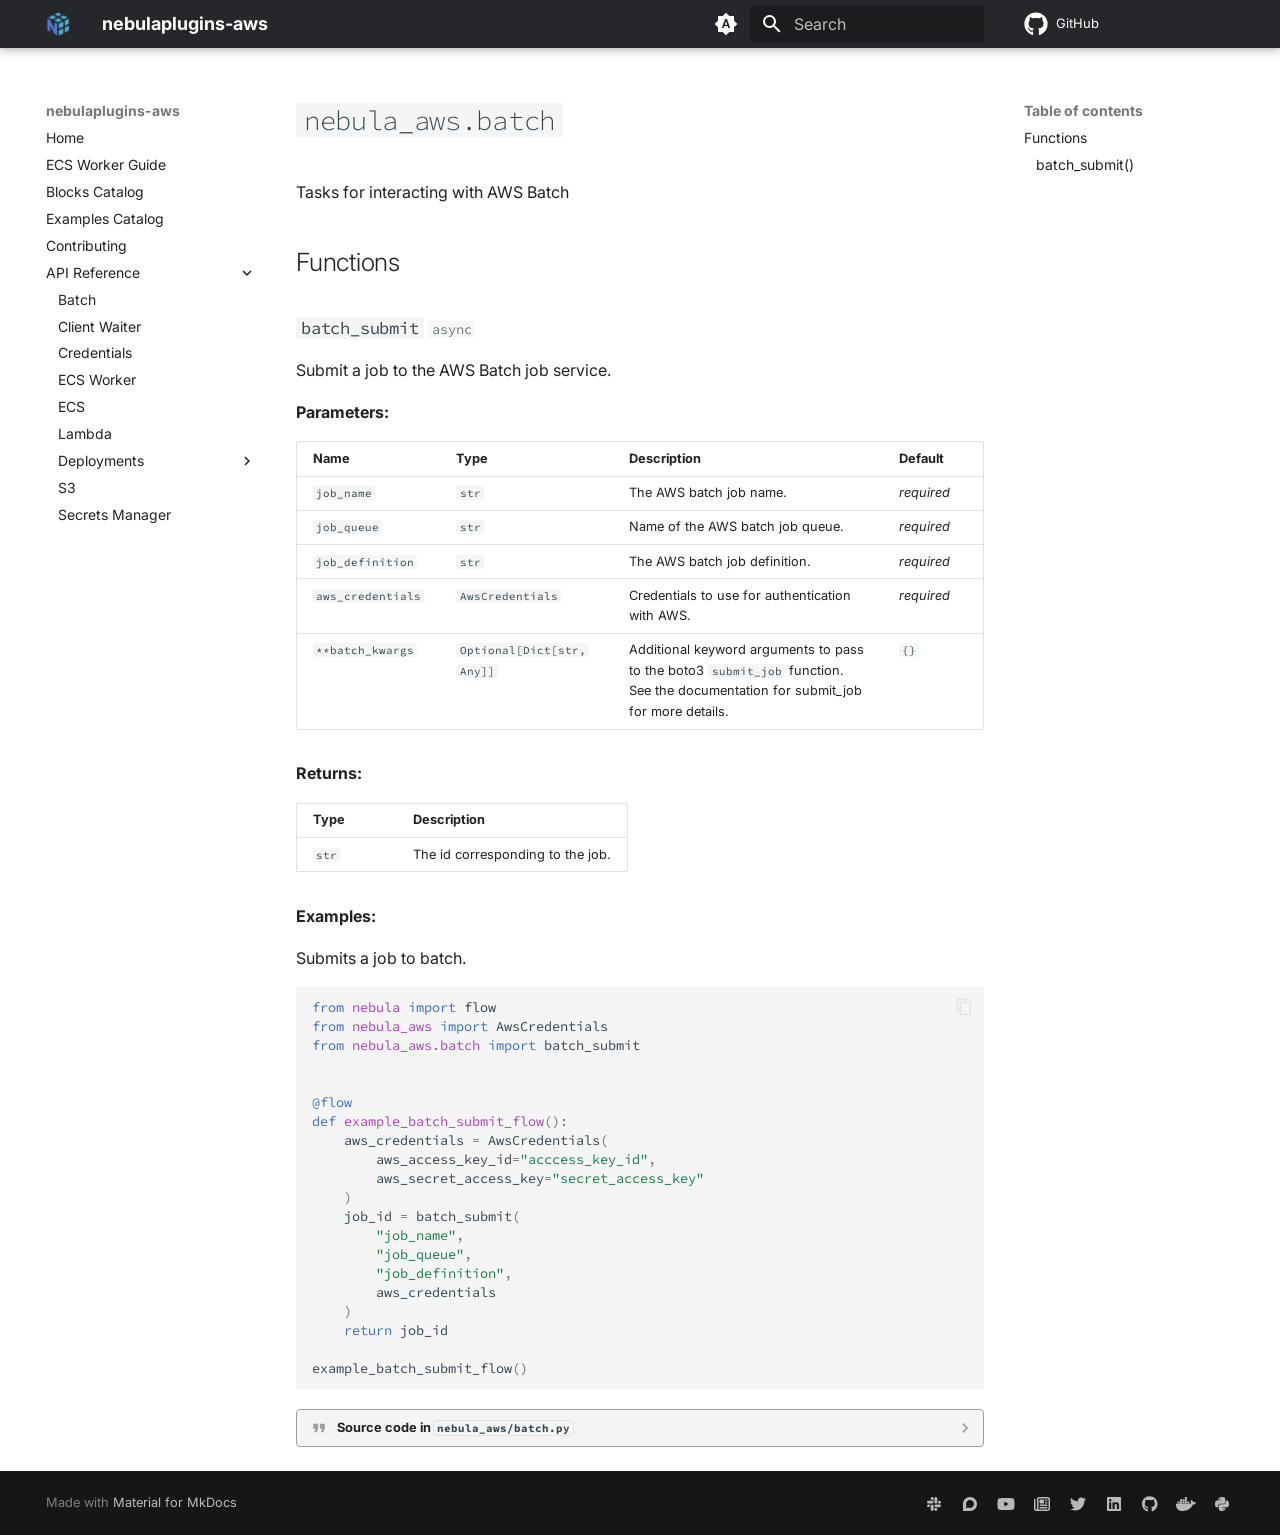
==== batch/index.html @ a5ab62c1 "Deploying to docs from @ kozmoai/nebulaplugins-aws@5a887d9f221b4ba5b8bdf09e39d7f9b8337540f2 🚀" ====
<!doctype html>
<html lang="en" class="no-js">
  <head>
    
      <meta charset="utf-8">
      <meta name="viewport" content="width=device-width,initial-scale=1">
      
        <meta name="description" content="Tasks for interacting with AWS Batch">
      
      
      
        <link rel="canonical" href="https://kozmoai.github.io/nebulaplugins-aws/batch/">
      
      
        <link rel="prev" href="../contributing/">
      
      
        <link rel="next" href="../client_waiter/">
      
      
      <link rel="icon" href="../img/favicon.ico">
      <meta name="generator" content="mkdocs-1.5.3, mkdocs-material-9.5.15">
    
    
      
        <title>Batch - nebulaplugins-aws</title>
      
    
    
      <link rel="stylesheet" href="../assets/stylesheets/main.7e359304.min.css">
      
        
        <link rel="stylesheet" href="../assets/stylesheets/palette.06af60db.min.css">
      
      


    
    
      
    
    
      
        
        
        <link rel="preconnect" href="https://fonts.gstatic.com" crossorigin>
        <link rel="stylesheet" href="https://fonts.googleapis.com/css?family=Inter:300,300i,400,400i,700,700i%7CSource+Code+Pro:400,400i,700,700i&display=fallback">
        <style>:root{--md-text-font:"Inter";--md-code-font:"Source Code Pro"}</style>
      
    
    
      <link rel="stylesheet" href="../assets/_mkdocstrings.css">
    
      <link rel="stylesheet" href="../stylesheets/extra.css">
    
    <script>__md_scope=new URL("..",location),__md_hash=e=>[...e].reduce((e,_)=>(e<<5)-e+_.charCodeAt(0),0),__md_get=(e,_=localStorage,t=__md_scope)=>JSON.parse(_.getItem(t.pathname+"."+e)),__md_set=(e,_,t=localStorage,a=__md_scope)=>{try{t.setItem(a.pathname+"."+e,JSON.stringify(_))}catch(e){}}</script>
    
      
  


  <!-- Google tag (gtag.js) -->
<script async src="https://www.googletagmanager.com/gtag/js?id=G-8CSMBCQDKN"></script>
<script>
    window.dataLayer = window.dataLayer || [];
    function gtag(){dataLayer.push(arguments);}
    gtag('js', new Date());

    gtag('config', 'G-8CSMBCQDKN');
</script>
<!-- Segment analytics -->
<script>
    !function(){var analytics=window.analytics=window.analytics||[];if(!analytics.initialize)if(analytics.invoked)window.console&&console.error&&console.error("Segment snippet included twice.");else{analytics.invoked=!0;analytics.methods=["trackSubmit","trackClick","trackLink","trackForm","pageview","identify","reset","group","track","ready","alias","debug","page","once","off","on","addSourceMiddleware","addIntegrationMiddleware","setAnonymousId","addDestinationMiddleware"];analytics.factory=function(e){return function(){var t=Array.prototype.slice.call(arguments);t.unshift(e);analytics.push(t);return analytics}};for(var e=0;e<analytics.methods.length;e++){var key=analytics.methods[e];analytics[key]=analytics.factory(key)}analytics.load=function(key,e){var t=document.createElement("script");t.type="text/javascript";t.async=!0;t.src="https://cdn.segment.com/analytics.js/v1/" + key + "/analytics.min.js";var n=document.getElementsByTagName("script")[0];n.parentNode.insertBefore(t,n);analytics._loadOptions=e};analytics._writeKey="xDLAoTXsNYpC4Y6JucKnJ8W1MYBuyAbD";;analytics.SNIPPET_VERSION="4.15.3";
    analytics.load("xDLAoTXsNYpC4Y6JucKnJ8W1MYBuyAbD");
    analytics.page();
    }}();
</script>
  
    <script>"undefined"!=typeof __md_analytics&&__md_analytics()</script>
  

    
    
    
  </head>
  
  
    
    
      
    
    
    
    
    <body dir="ltr" data-md-color-scheme="default" data-md-color-primary="indigo" data-md-color-accent="indigo">
  
    
    <input class="md-toggle" data-md-toggle="drawer" type="checkbox" id="__drawer" autocomplete="off">
    <input class="md-toggle" data-md-toggle="search" type="checkbox" id="__search" autocomplete="off">
    <label class="md-overlay" for="__drawer"></label>
    <div data-md-component="skip">
      
        
        <a href="#nebula_aws.batch" class="md-skip">
          Skip to content
        </a>
      
    </div>
    <div data-md-component="announce">
      
    </div>
    
    
      

  

<header class="md-header md-header--shadow" data-md-component="header">
  <nav class="md-header__inner md-grid" aria-label="Header">
    <a href=".." title="nebulaplugins-aws" class="md-header__button md-logo" aria-label="nebulaplugins-aws" data-md-component="logo">
      
  <img src="../img/nebula-logo-mark.png" alt="logo">

    </a>
    <label class="md-header__button md-icon" for="__drawer">
      
      <svg xmlns="http://www.w3.org/2000/svg" viewBox="0 0 24 24"><path d="M3 6h18v2H3V6m0 5h18v2H3v-2m0 5h18v2H3v-2Z"/></svg>
    </label>
    <div class="md-header__title" data-md-component="header-title">
      <div class="md-header__ellipsis">
        <div class="md-header__topic">
          <span class="md-ellipsis">
            nebulaplugins-aws
          </span>
        </div>
        <div class="md-header__topic" data-md-component="header-topic">
          <span class="md-ellipsis">
            
              Batch
            
          </span>
        </div>
      </div>
    </div>
    
      
        <form class="md-header__option" data-md-component="palette">
  
    
    
    
    <input class="md-option" data-md-color-media="(prefers-color-scheme)" data-md-color-scheme="default" data-md-color-primary="indigo" data-md-color-accent="indigo"  aria-label="Switch to light mode"  type="radio" name="__palette" id="__palette_0">
    
      <label class="md-header__button md-icon" title="Switch to light mode" for="__palette_1" hidden>
        <svg xmlns="http://www.w3.org/2000/svg" viewBox="0 0 24 24"><path d="m14.3 16-.7-2h-3.2l-.7 2H7.8L11 7h2l3.2 9h-1.9M20 8.69V4h-4.69L12 .69 8.69 4H4v4.69L.69 12 4 15.31V20h4.69L12 23.31 15.31 20H20v-4.69L23.31 12 20 8.69m-9.15 3.96h2.3L12 9l-1.15 3.65Z"/></svg>
      </label>
    
  
    
    
    
    <input class="md-option" data-md-color-media="(prefers-color-scheme: light)" data-md-color-scheme="default" data-md-color-primary="blue" data-md-color-accent="blue"  aria-label="Switch to dark mode"  type="radio" name="__palette" id="__palette_1">
    
      <label class="md-header__button md-icon" title="Switch to dark mode" for="__palette_2" hidden>
        <svg xmlns="http://www.w3.org/2000/svg" viewBox="0 0 24 24"><path d="M12 7a5 5 0 0 1 5 5 5 5 0 0 1-5 5 5 5 0 0 1-5-5 5 5 0 0 1 5-5m0 2a3 3 0 0 0-3 3 3 3 0 0 0 3 3 3 3 0 0 0 3-3 3 3 0 0 0-3-3m0-7 2.39 3.42C13.65 5.15 12.84 5 12 5c-.84 0-1.65.15-2.39.42L12 2M3.34 7l4.16-.35A7.2 7.2 0 0 0 5.94 8.5c-.44.74-.69 1.5-.83 2.29L3.34 7m.02 10 1.76-3.77a7.131 7.131 0 0 0 2.38 4.14L3.36 17M20.65 7l-1.77 3.79a7.023 7.023 0 0 0-2.38-4.15l4.15.36m-.01 10-4.14.36c.59-.51 1.12-1.14 1.54-1.86.42-.73.69-1.5.83-2.29L20.64 17M12 22l-2.41-3.44c.74.27 1.55.44 2.41.44.82 0 1.63-.17 2.37-.44L12 22Z"/></svg>
      </label>
    
  
    
    
    
    <input class="md-option" data-md-color-media="(prefers-color-scheme: dark)" data-md-color-scheme="slate" data-md-color-primary="blue" data-md-color-accent="blue"  aria-label="Switch to light mode"  type="radio" name="__palette" id="__palette_2">
    
      <label class="md-header__button md-icon" title="Switch to light mode" for="__palette_0" hidden>
        <svg xmlns="http://www.w3.org/2000/svg" viewBox="0 0 24 24"><path d="m17.75 4.09-2.53 1.94.91 3.06-2.63-1.81-2.63 1.81.91-3.06-2.53-1.94L12.44 4l1.06-3 1.06 3 3.19.09m3.5 6.91-1.64 1.25.59 1.98-1.7-1.17-1.7 1.17.59-1.98L15.75 11l2.06-.05L18.5 9l.69 1.95 2.06.05m-2.28 4.95c.83-.08 1.72 1.1 1.19 1.85-.32.45-.66.87-1.08 1.27C15.17 23 8.84 23 4.94 19.07c-3.91-3.9-3.91-10.24 0-14.14.4-.4.82-.76 1.27-1.08.75-.53 1.93.36 1.85 1.19-.27 2.86.69 5.83 2.89 8.02a9.96 9.96 0 0 0 8.02 2.89m-1.64 2.02a12.08 12.08 0 0 1-7.8-3.47c-2.17-2.19-3.33-5-3.49-7.82-2.81 3.14-2.7 7.96.31 10.98 3.02 3.01 7.84 3.12 10.98.31Z"/></svg>
      </label>
    
  
</form>
      
    
    
      <script>var media,input,key,value,palette=__md_get("__palette");if(palette&&palette.color){"(prefers-color-scheme)"===palette.color.media&&(media=matchMedia("(prefers-color-scheme: light)"),input=document.querySelector(media.matches?"[data-md-color-media='(prefers-color-scheme: light)']":"[data-md-color-media='(prefers-color-scheme: dark)']"),palette.color.media=input.getAttribute("data-md-color-media"),palette.color.scheme=input.getAttribute("data-md-color-scheme"),palette.color.primary=input.getAttribute("data-md-color-primary"),palette.color.accent=input.getAttribute("data-md-color-accent"));for([key,value]of Object.entries(palette.color))document.body.setAttribute("data-md-color-"+key,value)}</script>
    
    
    
      <label class="md-header__button md-icon" for="__search">
        
        <svg xmlns="http://www.w3.org/2000/svg" viewBox="0 0 24 24"><path d="M9.5 3A6.5 6.5 0 0 1 16 9.5c0 1.61-.59 3.09-1.56 4.23l.27.27h.79l5 5-1.5 1.5-5-5v-.79l-.27-.27A6.516 6.516 0 0 1 9.5 16 6.5 6.5 0 0 1 3 9.5 6.5 6.5 0 0 1 9.5 3m0 2C7 5 5 7 5 9.5S7 14 9.5 14 14 12 14 9.5 12 5 9.5 5Z"/></svg>
      </label>
      <div class="md-search" data-md-component="search" role="dialog">
  <label class="md-search__overlay" for="__search"></label>
  <div class="md-search__inner" role="search">
    <form class="md-search__form" name="search">
      <input type="text" class="md-search__input" name="query" aria-label="Search" placeholder="Search" autocapitalize="off" autocorrect="off" autocomplete="off" spellcheck="false" data-md-component="search-query" required>
      <label class="md-search__icon md-icon" for="__search">
        
        <svg xmlns="http://www.w3.org/2000/svg" viewBox="0 0 24 24"><path d="M9.5 3A6.5 6.5 0 0 1 16 9.5c0 1.61-.59 3.09-1.56 4.23l.27.27h.79l5 5-1.5 1.5-5-5v-.79l-.27-.27A6.516 6.516 0 0 1 9.5 16 6.5 6.5 0 0 1 3 9.5 6.5 6.5 0 0 1 9.5 3m0 2C7 5 5 7 5 9.5S7 14 9.5 14 14 12 14 9.5 12 5 9.5 5Z"/></svg>
        
        <svg xmlns="http://www.w3.org/2000/svg" viewBox="0 0 24 24"><path d="M20 11v2H8l5.5 5.5-1.42 1.42L4.16 12l7.92-7.92L13.5 5.5 8 11h12Z"/></svg>
      </label>
      <nav class="md-search__options" aria-label="Search">
        
        <button type="reset" class="md-search__icon md-icon" title="Clear" aria-label="Clear" tabindex="-1">
          
          <svg xmlns="http://www.w3.org/2000/svg" viewBox="0 0 24 24"><path d="M19 6.41 17.59 5 12 10.59 6.41 5 5 6.41 10.59 12 5 17.59 6.41 19 12 13.41 17.59 19 19 17.59 13.41 12 19 6.41Z"/></svg>
        </button>
      </nav>
      
    </form>
    <div class="md-search__output">
      <div class="md-search__scrollwrap" data-md-scrollfix>
        <div class="md-search-result" data-md-component="search-result">
          <div class="md-search-result__meta">
            Initializing search
          </div>
          <ol class="md-search-result__list" role="presentation"></ol>
        </div>
      </div>
    </div>
  </div>
</div>
    
    
      <div class="md-header__source">
        <a href="https://github.com/kozmoai/nebulaplugins-aws" title="Go to repository" class="md-source" data-md-component="source">
  <div class="md-source__icon md-icon">
    
    <svg xmlns="http://www.w3.org/2000/svg" viewBox="0 0 496 512"><!--! Font Awesome Free 6.5.1 by @fontawesome - https://fontawesome.com License - https://fontawesome.com/license/free (Icons: CC BY 4.0, Fonts: SIL OFL 1.1, Code: MIT License) Copyright 2023 Fonticons, Inc.--><path d="M165.9 397.4c0 2-2.3 3.6-5.2 3.6-3.3.3-5.6-1.3-5.6-3.6 0-2 2.3-3.6 5.2-3.6 3-.3 5.6 1.3 5.6 3.6zm-31.1-4.5c-.7 2 1.3 4.3 4.3 4.9 2.6 1 5.6 0 6.2-2s-1.3-4.3-4.3-5.2c-2.6-.7-5.5.3-6.2 2.3zm44.2-1.7c-2.9.7-4.9 2.6-4.6 4.9.3 2 2.9 3.3 5.9 2.6 2.9-.7 4.9-2.6 4.6-4.6-.3-1.9-3-3.2-5.9-2.9zM244.8 8C106.1 8 0 113.3 0 252c0 110.9 69.8 205.8 169.5 239.2 12.8 2.3 17.3-5.6 17.3-12.1 0-6.2-.3-40.4-.3-61.4 0 0-70 15-84.7-29.8 0 0-11.4-29.1-27.8-36.6 0 0-22.9-15.7 1.6-15.4 0 0 24.9 2 38.6 25.8 21.9 38.6 58.6 27.5 72.9 20.9 2.3-16 8.8-27.1 16-33.7-55.9-6.2-112.3-14.3-112.3-110.5 0-27.5 7.6-41.3 23.6-58.9-2.6-6.5-11.1-33.3 2.6-67.9 20.9-6.5 69 27 69 27 20-5.6 41.5-8.5 62.8-8.5s42.8 2.9 62.8 8.5c0 0 48.1-33.6 69-27 13.7 34.7 5.2 61.4 2.6 67.9 16 17.7 25.8 31.5 25.8 58.9 0 96.5-58.9 104.2-114.8 110.5 9.2 7.9 17 22.9 17 46.4 0 33.7-.3 75.4-.3 83.6 0 6.5 4.6 14.4 17.3 12.1C428.2 457.8 496 362.9 496 252 496 113.3 383.5 8 244.8 8zM97.2 352.9c-1.3 1-1 3.3.7 5.2 1.6 1.6 3.9 2.3 5.2 1 1.3-1 1-3.3-.7-5.2-1.6-1.6-3.9-2.3-5.2-1zm-10.8-8.1c-.7 1.3.3 2.9 2.3 3.9 1.6 1 3.6.7 4.3-.7.7-1.3-.3-2.9-2.3-3.9-2-.6-3.6-.3-4.3.7zm32.4 35.6c-1.6 1.3-1 4.3 1.3 6.2 2.3 2.3 5.2 2.6 6.5 1 1.3-1.3.7-4.3-1.3-6.2-2.2-2.3-5.2-2.6-6.5-1zm-11.4-14.7c-1.6 1-1.6 3.6 0 5.9 1.6 2.3 4.3 3.3 5.6 2.3 1.6-1.3 1.6-3.9 0-6.2-1.4-2.3-4-3.3-5.6-2z"/></svg>
  </div>
  <div class="md-source__repository">
    GitHub
  </div>
</a>
      </div>
    
  </nav>
  
</header>
    
    <div class="md-container" data-md-component="container">
      
      
        
          
        
      
      <main class="md-main" data-md-component="main">
        <div class="md-main__inner md-grid">
          
            
              
              <div class="md-sidebar md-sidebar--primary" data-md-component="sidebar" data-md-type="navigation" >
                <div class="md-sidebar__scrollwrap">
                  <div class="md-sidebar__inner">
                    



<nav class="md-nav md-nav--primary" aria-label="Navigation" data-md-level="0">
  <label class="md-nav__title" for="__drawer">
    <a href=".." title="nebulaplugins-aws" class="md-nav__button md-logo" aria-label="nebulaplugins-aws" data-md-component="logo">
      
  <img src="../img/nebula-logo-mark.png" alt="logo">

    </a>
    nebulaplugins-aws
  </label>
  
    <div class="md-nav__source">
      <a href="https://github.com/kozmoai/nebulaplugins-aws" title="Go to repository" class="md-source" data-md-component="source">
  <div class="md-source__icon md-icon">
    
    <svg xmlns="http://www.w3.org/2000/svg" viewBox="0 0 496 512"><!--! Font Awesome Free 6.5.1 by @fontawesome - https://fontawesome.com License - https://fontawesome.com/license/free (Icons: CC BY 4.0, Fonts: SIL OFL 1.1, Code: MIT License) Copyright 2023 Fonticons, Inc.--><path d="M165.9 397.4c0 2-2.3 3.6-5.2 3.6-3.3.3-5.6-1.3-5.6-3.6 0-2 2.3-3.6 5.2-3.6 3-.3 5.6 1.3 5.6 3.6zm-31.1-4.5c-.7 2 1.3 4.3 4.3 4.9 2.6 1 5.6 0 6.2-2s-1.3-4.3-4.3-5.2c-2.6-.7-5.5.3-6.2 2.3zm44.2-1.7c-2.9.7-4.9 2.6-4.6 4.9.3 2 2.9 3.3 5.9 2.6 2.9-.7 4.9-2.6 4.6-4.6-.3-1.9-3-3.2-5.9-2.9zM244.8 8C106.1 8 0 113.3 0 252c0 110.9 69.8 205.8 169.5 239.2 12.8 2.3 17.3-5.6 17.3-12.1 0-6.2-.3-40.4-.3-61.4 0 0-70 15-84.7-29.8 0 0-11.4-29.1-27.8-36.6 0 0-22.9-15.7 1.6-15.4 0 0 24.9 2 38.6 25.8 21.9 38.6 58.6 27.5 72.9 20.9 2.3-16 8.8-27.1 16-33.7-55.9-6.2-112.3-14.3-112.3-110.5 0-27.5 7.6-41.3 23.6-58.9-2.6-6.5-11.1-33.3 2.6-67.9 20.9-6.5 69 27 69 27 20-5.6 41.5-8.5 62.8-8.5s42.8 2.9 62.8 8.5c0 0 48.1-33.6 69-27 13.7 34.7 5.2 61.4 2.6 67.9 16 17.7 25.8 31.5 25.8 58.9 0 96.5-58.9 104.2-114.8 110.5 9.2 7.9 17 22.9 17 46.4 0 33.7-.3 75.4-.3 83.6 0 6.5 4.6 14.4 17.3 12.1C428.2 457.8 496 362.9 496 252 496 113.3 383.5 8 244.8 8zM97.2 352.9c-1.3 1-1 3.3.7 5.2 1.6 1.6 3.9 2.3 5.2 1 1.3-1 1-3.3-.7-5.2-1.6-1.6-3.9-2.3-5.2-1zm-10.8-8.1c-.7 1.3.3 2.9 2.3 3.9 1.6 1 3.6.7 4.3-.7.7-1.3-.3-2.9-2.3-3.9-2-.6-3.6-.3-4.3.7zm32.4 35.6c-1.6 1.3-1 4.3 1.3 6.2 2.3 2.3 5.2 2.6 6.5 1 1.3-1.3.7-4.3-1.3-6.2-2.2-2.3-5.2-2.6-6.5-1zm-11.4-14.7c-1.6 1-1.6 3.6 0 5.9 1.6 2.3 4.3 3.3 5.6 2.3 1.6-1.3 1.6-3.9 0-6.2-1.4-2.3-4-3.3-5.6-2z"/></svg>
  </div>
  <div class="md-source__repository">
    GitHub
  </div>
</a>
    </div>
  
  <ul class="md-nav__list" data-md-scrollfix>
    
      
      
  
  
  
  
    <li class="md-nav__item">
      <a href=".." class="md-nav__link">
        
  
  <span class="md-ellipsis">
    Home
  </span>
  

      </a>
    </li>
  

    
      
      
  
  
  
  
    <li class="md-nav__item">
      <a href="../ecs_guide/" class="md-nav__link">
        
  
  <span class="md-ellipsis">
    ECS Worker Guide
  </span>
  

      </a>
    </li>
  

    
      
      
  
  
  
  
    <li class="md-nav__item">
      <a href="../blocks_catalog/" class="md-nav__link">
        
  
  <span class="md-ellipsis">
    Blocks Catalog
  </span>
  

      </a>
    </li>
  

    
      
      
  
  
  
  
    <li class="md-nav__item">
      <a href="../examples_catalog/" class="md-nav__link">
        
  
  <span class="md-ellipsis">
    Examples Catalog
  </span>
  

      </a>
    </li>
  

    
      
      
  
  
  
  
    <li class="md-nav__item">
      <a href="../contributing/" class="md-nav__link">
        
  
  <span class="md-ellipsis">
    Contributing
  </span>
  

      </a>
    </li>
  

    
      
      
  
  
    
  
  
  
    
    
    
    
    <li class="md-nav__item md-nav__item--active md-nav__item--nested">
      
        
        
        <input class="md-nav__toggle md-toggle " type="checkbox" id="__nav_6" checked>
        
          
          <label class="md-nav__link" for="__nav_6" id="__nav_6_label" tabindex="0">
            
  
  <span class="md-ellipsis">
    API Reference
  </span>
  

            <span class="md-nav__icon md-icon"></span>
          </label>
        
        <nav class="md-nav" data-md-level="1" aria-labelledby="__nav_6_label" aria-expanded="true">
          <label class="md-nav__title" for="__nav_6">
            <span class="md-nav__icon md-icon"></span>
            API Reference
          </label>
          <ul class="md-nav__list" data-md-scrollfix>
            
              
                
  
  
    
  
  
  
    <li class="md-nav__item md-nav__item--active">
      
      <input class="md-nav__toggle md-toggle" type="checkbox" id="__toc">
      
      
        
      
      
        <label class="md-nav__link md-nav__link--active" for="__toc">
          
  
  <span class="md-ellipsis">
    Batch
  </span>
  

          <span class="md-nav__icon md-icon"></span>
        </label>
      
      <a href="./" class="md-nav__link md-nav__link--active">
        
  
  <span class="md-ellipsis">
    Batch
  </span>
  

      </a>
      
        

<nav class="md-nav md-nav--secondary" aria-label="Table of contents">
  
  
  
    
  
  
    <label class="md-nav__title" for="__toc">
      <span class="md-nav__icon md-icon"></span>
      Table of contents
    </label>
    <ul class="md-nav__list" data-md-component="toc" data-md-scrollfix>
      
        <li class="md-nav__item">
  <a href="#nebula_aws.batch-functions" class="md-nav__link">
    <span class="md-ellipsis">
      Functions
    </span>
  </a>
  
    <nav class="md-nav" aria-label="Functions">
      <ul class="md-nav__list">
        
          <li class="md-nav__item">
  <a href="#nebula_aws.batch.batch_submit" class="md-nav__link">
    <span class="md-ellipsis">
      batch_submit()
    </span>
  </a>
  
</li>
        
      </ul>
    </nav>
  
</li>
      
    </ul>
  
</nav>
      
    </li>
  

              
            
              
                
  
  
  
  
    <li class="md-nav__item">
      <a href="../client_waiter/" class="md-nav__link">
        
  
  <span class="md-ellipsis">
    Client Waiter
  </span>
  

      </a>
    </li>
  

              
            
              
                
  
  
  
  
    <li class="md-nav__item">
      <a href="../credentials/" class="md-nav__link">
        
  
  <span class="md-ellipsis">
    Credentials
  </span>
  

      </a>
    </li>
  

              
            
              
                
  
  
  
  
    <li class="md-nav__item">
      <a href="../ecs_worker/" class="md-nav__link">
        
  
  <span class="md-ellipsis">
    ECS Worker
  </span>
  

      </a>
    </li>
  

              
            
              
                
  
  
  
  
    <li class="md-nav__item">
      <a href="../ecs/" class="md-nav__link">
        
  
  <span class="md-ellipsis">
    ECS
  </span>
  

      </a>
    </li>
  

              
            
              
                
  
  
  
  
    <li class="md-nav__item">
      <a href="../lambda_function/" class="md-nav__link">
        
  
  <span class="md-ellipsis">
    Lambda
  </span>
  

      </a>
    </li>
  

              
            
              
                
  
  
  
  
    
    
    
    
    <li class="md-nav__item md-nav__item--nested">
      
        
        
        <input class="md-nav__toggle md-toggle " type="checkbox" id="__nav_6_7" >
        
          
          <label class="md-nav__link" for="__nav_6_7" id="__nav_6_7_label" tabindex="0">
            
  
  <span class="md-ellipsis">
    Deployments
  </span>
  

            <span class="md-nav__icon md-icon"></span>
          </label>
        
        <nav class="md-nav" data-md-level="2" aria-labelledby="__nav_6_7_label" aria-expanded="false">
          <label class="md-nav__title" for="__nav_6_7">
            <span class="md-nav__icon md-icon"></span>
            Deployments
          </label>
          <ul class="md-nav__list" data-md-scrollfix>
            
              
                
  
  
  
  
    <li class="md-nav__item">
      <a href="../deployments/steps/" class="md-nav__link">
        
  
  <span class="md-ellipsis">
    Steps
  </span>
  

      </a>
    </li>
  

              
            
          </ul>
        </nav>
      
    </li>
  

              
            
              
                
  
  
  
  
    <li class="md-nav__item">
      <a href="../s3/" class="md-nav__link">
        
  
  <span class="md-ellipsis">
    S3
  </span>
  

      </a>
    </li>
  

              
            
              
                
  
  
  
  
    <li class="md-nav__item">
      <a href="../secrets_manager/" class="md-nav__link">
        
  
  <span class="md-ellipsis">
    Secrets Manager
  </span>
  

      </a>
    </li>
  

              
            
          </ul>
        </nav>
      
    </li>
  

    
  </ul>
</nav>
                  </div>
                </div>
              </div>
            
            
              
              <div class="md-sidebar md-sidebar--secondary" data-md-component="sidebar" data-md-type="toc" >
                <div class="md-sidebar__scrollwrap">
                  <div class="md-sidebar__inner">
                    

<nav class="md-nav md-nav--secondary" aria-label="Table of contents">
  
  
  
    
  
  
    <label class="md-nav__title" for="__toc">
      <span class="md-nav__icon md-icon"></span>
      Table of contents
    </label>
    <ul class="md-nav__list" data-md-component="toc" data-md-scrollfix>
      
        <li class="md-nav__item">
  <a href="#nebula_aws.batch-functions" class="md-nav__link">
    <span class="md-ellipsis">
      Functions
    </span>
  </a>
  
    <nav class="md-nav" aria-label="Functions">
      <ul class="md-nav__list">
        
          <li class="md-nav__item">
  <a href="#nebula_aws.batch.batch_submit" class="md-nav__link">
    <span class="md-ellipsis">
      batch_submit()
    </span>
  </a>
  
</li>
        
      </ul>
    </nav>
  
</li>
      
    </ul>
  
</nav>
                  </div>
                </div>
              </div>
            
          
          
            <div class="md-content" data-md-component="content">
              <article class="md-content__inner md-typeset">
                
                  

  
  


<div class="doc doc-object doc-module">



<h1 id="nebula_aws.batch" class="doc doc-heading">
        <code>nebula_aws.batch</code>



</h1>

    <div class="doc doc-contents first">

      <p>Tasks for interacting with AWS Batch</p>



  <div class="doc doc-children">






<h2 id="nebula_aws.batch-functions">Functions</h2>

  <div class="doc doc-object doc-function">



<h3 id="nebula_aws.batch.batch_submit" class="doc doc-heading">
<code class="highlight language-python"><span class="n">batch_submit</span></code>

  <span class="doc doc-properties">
      <small class="doc doc-property doc-property-async"><code>async</code></small>
  </span>

</h3>

    <div class="doc doc-contents ">

      <p>Submit a job to the AWS Batch job service.</p>

<p><strong>Parameters:</strong></p>
<table>
  <thead>
    <tr>
      <th>Name</th>
      <th>Type</th>
      <th>Description</th>
      <th>Default</th>
    </tr>
  </thead>
  <tbody>
      <tr>
        <td><code>job_name</code></td>
        <td><code>str</code></td>
        <td><p>The AWS batch job name.</p></td>
        <td><em>required</em></td>
      </tr>
      <tr>
        <td><code>job_queue</code></td>
        <td><code>str</code></td>
        <td><p>Name of the AWS batch job queue.</p></td>
        <td><em>required</em></td>
      </tr>
      <tr>
        <td><code>job_definition</code></td>
        <td><code>str</code></td>
        <td><p>The AWS batch job definition.</p></td>
        <td><em>required</em></td>
      </tr>
      <tr>
        <td><code>aws_credentials</code></td>
        <td><code>AwsCredentials</code></td>
        <td><p>Credentials to use for authentication with AWS.</p></td>
        <td><em>required</em></td>
      </tr>
      <tr>
        <td><code>**batch_kwargs</code></td>
        <td><code>Optional[Dict[str, Any]]</code></td>
        <td><p>Additional keyword arguments to pass to the boto3
<code>submit_job</code> function. See the documentation for
<a href="https://boto3.amazonaws.com/v1/documentation/api/latest/reference/services/batch.html#Batch.Client.submit_job">submit_job</a>
for more details.</p></td>
        <td><code>{}</code></td>
      </tr>
  </tbody>
</table>
<p><strong>Returns:</strong></p>
<table>
  <thead>
    <tr>
      <th>Type</th>
      <th>Description</th>
    </tr>
  </thead>
  <tbody>
    <tr>
      <td><code>str</code></td>
      <td><p>The id corresponding to the job.</p></td>
    </tr>
  </tbody>
</table>
<p><strong>Examples:</strong></p>
    <p>Submits a job to batch.</p>
<div class="highlight"><pre><span></span><code><span class="kn">from</span> <span class="nn">nebula</span> <span class="kn">import</span> <span class="n">flow</span>
<span class="kn">from</span> <span class="nn">nebula_aws</span> <span class="kn">import</span> <span class="n">AwsCredentials</span>
<span class="kn">from</span> <span class="nn">nebula_aws.batch</span> <span class="kn">import</span> <span class="n">batch_submit</span>


<span class="nd">@flow</span>
<span class="k">def</span> <span class="nf">example_batch_submit_flow</span><span class="p">():</span>
    <span class="n">aws_credentials</span> <span class="o">=</span> <span class="n">AwsCredentials</span><span class="p">(</span>
        <span class="n">aws_access_key_id</span><span class="o">=</span><span class="s2">&quot;acccess_key_id&quot;</span><span class="p">,</span>
        <span class="n">aws_secret_access_key</span><span class="o">=</span><span class="s2">&quot;secret_access_key&quot;</span>
    <span class="p">)</span>
    <span class="n">job_id</span> <span class="o">=</span> <span class="n">batch_submit</span><span class="p">(</span>
        <span class="s2">&quot;job_name&quot;</span><span class="p">,</span>
        <span class="s2">&quot;job_queue&quot;</span><span class="p">,</span>
        <span class="s2">&quot;job_definition&quot;</span><span class="p">,</span>
        <span class="n">aws_credentials</span>
    <span class="p">)</span>
    <span class="k">return</span> <span class="n">job_id</span>

<span class="n">example_batch_submit_flow</span><span class="p">()</span>
</code></pre></div>

        <details class="quote">
          <summary>Source code in <code>nebula_aws/batch.py</code></summary>
          <div class="highlight"><pre><span></span><code><span class="nd">@task</span>
<span class="k">async</span> <span class="k">def</span> <span class="nf">batch_submit</span><span class="p">(</span>
    <span class="n">job_name</span><span class="p">:</span> <span class="nb">str</span><span class="p">,</span>
    <span class="n">job_queue</span><span class="p">:</span> <span class="nb">str</span><span class="p">,</span>
    <span class="n">job_definition</span><span class="p">:</span> <span class="nb">str</span><span class="p">,</span>
    <span class="n">aws_credentials</span><span class="p">:</span> <span class="n">AwsCredentials</span><span class="p">,</span>
    <span class="o">**</span><span class="n">batch_kwargs</span><span class="p">:</span> <span class="n">Optional</span><span class="p">[</span><span class="n">Dict</span><span class="p">[</span><span class="nb">str</span><span class="p">,</span> <span class="n">Any</span><span class="p">]],</span>
<span class="p">)</span> <span class="o">-&gt;</span> <span class="nb">str</span><span class="p">:</span>
<span class="w">    </span><span class="sd">&quot;&quot;&quot;</span>
<span class="sd">    Submit a job to the AWS Batch job service.</span>

<span class="sd">    Args:</span>
<span class="sd">        job_name: The AWS batch job name.</span>
<span class="sd">        job_queue: Name of the AWS batch job queue.</span>
<span class="sd">        job_definition: The AWS batch job definition.</span>
<span class="sd">        aws_credentials: Credentials to use for authentication with AWS.</span>
<span class="sd">        **batch_kwargs: Additional keyword arguments to pass to the boto3</span>
<span class="sd">            `submit_job` function. See the documentation for</span>
<span class="sd">            [submit_job](https://boto3.amazonaws.com/v1/documentation/api/latest/reference/services/batch.html#Batch.Client.submit_job)</span>
<span class="sd">            for more details.</span>

<span class="sd">    Returns:</span>
<span class="sd">        The id corresponding to the job.</span>

<span class="sd">    Example:</span>
<span class="sd">        Submits a job to batch.</span>

<span class="sd">        ```python</span>
<span class="sd">        from nebula import flow</span>
<span class="sd">        from nebula_aws import AwsCredentials</span>
<span class="sd">        from nebula_aws.batch import batch_submit</span>


<span class="sd">        @flow</span>
<span class="sd">        def example_batch_submit_flow():</span>
<span class="sd">            aws_credentials = AwsCredentials(</span>
<span class="sd">                aws_access_key_id=&quot;acccess_key_id&quot;,</span>
<span class="sd">                aws_secret_access_key=&quot;secret_access_key&quot;</span>
<span class="sd">            )</span>
<span class="sd">            job_id = batch_submit(</span>
<span class="sd">                &quot;job_name&quot;,</span>
<span class="sd">                &quot;job_queue&quot;,</span>
<span class="sd">                &quot;job_definition&quot;,</span>
<span class="sd">                aws_credentials</span>
<span class="sd">            )</span>
<span class="sd">            return job_id</span>

<span class="sd">        example_batch_submit_flow()</span>
<span class="sd">        ```</span>

<span class="sd">    &quot;&quot;&quot;</span>  <span class="c1"># noqa</span>
    <span class="n">logger</span> <span class="o">=</span> <span class="n">get_run_logger</span><span class="p">()</span>
    <span class="n">logger</span><span class="o">.</span><span class="n">info</span><span class="p">(</span><span class="s2">&quot;Preparing to submit </span><span class="si">%s</span><span class="s2"> job to </span><span class="si">%s</span><span class="s2"> job queue&quot;</span><span class="p">,</span> <span class="n">job_name</span><span class="p">,</span> <span class="n">job_queue</span><span class="p">)</span>

    <span class="n">batch_client</span> <span class="o">=</span> <span class="n">aws_credentials</span><span class="o">.</span><span class="n">get_boto3_session</span><span class="p">()</span><span class="o">.</span><span class="n">client</span><span class="p">(</span><span class="s2">&quot;batch&quot;</span><span class="p">)</span>

    <span class="n">response</span> <span class="o">=</span> <span class="k">await</span> <span class="n">run_sync_in_worker_thread</span><span class="p">(</span>
        <span class="n">batch_client</span><span class="o">.</span><span class="n">submit_job</span><span class="p">,</span>
        <span class="n">jobName</span><span class="o">=</span><span class="n">job_name</span><span class="p">,</span>
        <span class="n">jobQueue</span><span class="o">=</span><span class="n">job_queue</span><span class="p">,</span>
        <span class="n">jobDefinition</span><span class="o">=</span><span class="n">job_definition</span><span class="p">,</span>
        <span class="o">**</span><span class="n">batch_kwargs</span><span class="p">,</span>
    <span class="p">)</span>
    <span class="k">return</span> <span class="n">response</span><span class="p">[</span><span class="s2">&quot;jobId&quot;</span><span class="p">]</span>
</code></pre></div>
        </details>
    </div>

  </div>






  </div>

    </div>

  </div>







  
  



  




                
              </article>
            </div>
          
          
<script>var target=document.getElementById(location.hash.slice(1));target&&target.name&&(target.checked=target.name.startsWith("__tabbed_"))</script>
        </div>
        
      </main>
      
        <footer class="md-footer">
  
  <div class="md-footer-meta md-typeset">
    <div class="md-footer-meta__inner md-grid">
      <div class="md-copyright">
  
  
    Made with
    <a href="https://squidfunk.github.io/mkdocs-material/" target="_blank" rel="noopener">
      Material for MkDocs
    </a>
  
</div>
      
        <div class="md-social">
  
    
    
    
    
      
      
    
    <a href="https://www.nebula.io/slack/" target="_blank" rel="noopener" title="www.nebula.io" class="md-social__link">
      <svg xmlns="http://www.w3.org/2000/svg" viewBox="0 0 448 512"><!--! Font Awesome Free 6.5.1 by @fontawesome - https://fontawesome.com License - https://fontawesome.com/license/free (Icons: CC BY 4.0, Fonts: SIL OFL 1.1, Code: MIT License) Copyright 2023 Fonticons, Inc.--><path d="M94.12 315.1c0 25.9-21.16 47.06-47.06 47.06S0 341 0 315.1c0-25.9 21.16-47.06 47.06-47.06h47.06v47.06zm23.72 0c0-25.9 21.16-47.06 47.06-47.06s47.06 21.16 47.06 47.06v117.84c0 25.9-21.16 47.06-47.06 47.06s-47.06-21.16-47.06-47.06V315.1zm47.06-188.98c-25.9 0-47.06-21.16-47.06-47.06S139 32 164.9 32s47.06 21.16 47.06 47.06v47.06H164.9zm0 23.72c25.9 0 47.06 21.16 47.06 47.06s-21.16 47.06-47.06 47.06H47.06C21.16 243.96 0 222.8 0 196.9s21.16-47.06 47.06-47.06H164.9zm188.98 47.06c0-25.9 21.16-47.06 47.06-47.06 25.9 0 47.06 21.16 47.06 47.06s-21.16 47.06-47.06 47.06h-47.06V196.9zm-23.72 0c0 25.9-21.16 47.06-47.06 47.06-25.9 0-47.06-21.16-47.06-47.06V79.06c0-25.9 21.16-47.06 47.06-47.06 25.9 0 47.06 21.16 47.06 47.06V196.9zM283.1 385.88c25.9 0 47.06 21.16 47.06 47.06 0 25.9-21.16 47.06-47.06 47.06-25.9 0-47.06-21.16-47.06-47.06v-47.06h47.06zm0-23.72c-25.9 0-47.06-21.16-47.06-47.06 0-25.9 21.16-47.06 47.06-47.06h117.84c25.9 0 47.06 21.16 47.06 47.06 0 25.9-21.16 47.06-47.06 47.06H283.1z"/></svg>
    </a>
  
    
    
    
    
      
      
    
    <a href="https://discourse.nebula.io/" target="_blank" rel="noopener" title="discourse.nebula.io" class="md-social__link">
      <svg xmlns="http://www.w3.org/2000/svg" viewBox="0 0 448 512"><!--! Font Awesome Free 6.5.1 by @fontawesome - https://fontawesome.com License - https://fontawesome.com/license/free (Icons: CC BY 4.0, Fonts: SIL OFL 1.1, Code: MIT License) Copyright 2023 Fonticons, Inc.--><path d="M225.9 32C103.3 32 0 130.5 0 252.1 0 256 .1 480 .1 480l225.8-.2c122.7 0 222.1-102.3 222.1-223.9C448 134.3 348.6 32 225.9 32zM224 384c-19.4 0-37.9-4.3-54.4-12.1L88.5 392l22.9-75c-9.8-18.1-15.4-38.9-15.4-61 0-70.7 57.3-128 128-128s128 57.3 128 128-57.3 128-128 128z"/></svg>
    </a>
  
    
    
    
    
      
      
    
    <a href="https://www.youtube.com/c/NebulaIO/videos" target="_blank" rel="noopener" title="www.youtube.com" class="md-social__link">
      <svg xmlns="http://www.w3.org/2000/svg" viewBox="0 0 576 512"><!--! Font Awesome Free 6.5.1 by @fontawesome - https://fontawesome.com License - https://fontawesome.com/license/free (Icons: CC BY 4.0, Fonts: SIL OFL 1.1, Code: MIT License) Copyright 2023 Fonticons, Inc.--><path d="M549.655 124.083c-6.281-23.65-24.787-42.276-48.284-48.597C458.781 64 288 64 288 64S117.22 64 74.629 75.486c-23.497 6.322-42.003 24.947-48.284 48.597-11.412 42.867-11.412 132.305-11.412 132.305s0 89.438 11.412 132.305c6.281 23.65 24.787 41.5 48.284 47.821C117.22 448 288 448 288 448s170.78 0 213.371-11.486c23.497-6.321 42.003-24.171 48.284-47.821 11.412-42.867 11.412-132.305 11.412-132.305s0-89.438-11.412-132.305zm-317.51 213.508V175.185l142.739 81.205-142.739 81.201z"/></svg>
    </a>
  
    
    
    
    
      
      
    
    <a href="https://nebula.io/guide/" target="_blank" rel="noopener" title="nebula.io" class="md-social__link">
      <svg xmlns="http://www.w3.org/2000/svg" viewBox="0 0 512 512"><!--! Font Awesome Free 6.5.1 by @fontawesome - https://fontawesome.com License - https://fontawesome.com/license/free (Icons: CC BY 4.0, Fonts: SIL OFL 1.1, Code: MIT License) Copyright 2023 Fonticons, Inc.--><path d="M168 80c-13.3 0-24 10.7-24 24v304c0 8.4-1.4 16.5-4.1 24H440c13.3 0 24-10.7 24-24V104c0-13.3-10.7-24-24-24H168zM72 480c-39.8 0-72-32.2-72-72V112c0-13.3 10.7-24 24-24s24 10.7 24 24v296c0 13.3 10.7 24 24 24s24-10.7 24-24V104c0-39.8 32.2-72 72-72h272c39.8 0 72 32.2 72 72v304c0 39.8-32.2 72-72 72H72zm104-344c0-13.3 10.7-24 24-24h96c13.3 0 24 10.7 24 24v80c0 13.3-10.7 24-24 24h-96c-13.3 0-24-10.7-24-24v-80zm200-24h32c13.3 0 24 10.7 24 24s-10.7 24-24 24h-32c-13.3 0-24-10.7-24-24s10.7-24 24-24zm0 80h32c13.3 0 24 10.7 24 24s-10.7 24-24 24h-32c-13.3 0-24-10.7-24-24s10.7-24 24-24zm-176 80h208c13.3 0 24 10.7 24 24s-10.7 24-24 24H200c-13.3 0-24-10.7-24-24s10.7-24 24-24zm0 80h208c13.3 0 24 10.7 24 24s-10.7 24-24 24H200c-13.3 0-24-10.7-24-24s10.7-24 24-24z"/></svg>
    </a>
  
    
    
    
    
      
      
    
    <a href="https://twitter.com/NebulaIO" target="_blank" rel="noopener" title="twitter.com" class="md-social__link">
      <svg xmlns="http://www.w3.org/2000/svg" viewBox="0 0 512 512"><!--! Font Awesome Free 6.5.1 by @fontawesome - https://fontawesome.com License - https://fontawesome.com/license/free (Icons: CC BY 4.0, Fonts: SIL OFL 1.1, Code: MIT License) Copyright 2023 Fonticons, Inc.--><path d="M459.37 151.716c.325 4.548.325 9.097.325 13.645 0 138.72-105.583 298.558-298.558 298.558-59.452 0-114.68-17.219-161.137-47.106 8.447.974 16.568 1.299 25.34 1.299 49.055 0 94.213-16.568 130.274-44.832-46.132-.975-84.792-31.188-98.112-72.772 6.498.974 12.995 1.624 19.818 1.624 9.421 0 18.843-1.3 27.614-3.573-48.081-9.747-84.143-51.98-84.143-102.985v-1.299c13.969 7.797 30.214 12.67 47.431 13.319-28.264-18.843-46.781-51.005-46.781-87.391 0-19.492 5.197-37.36 14.294-52.954 51.655 63.675 129.3 105.258 216.365 109.807-1.624-7.797-2.599-15.918-2.599-24.04 0-57.828 46.782-104.934 104.934-104.934 30.213 0 57.502 12.67 76.67 33.137 23.715-4.548 46.456-13.32 66.599-25.34-7.798 24.366-24.366 44.833-46.132 57.827 21.117-2.273 41.584-8.122 60.426-16.243-14.292 20.791-32.161 39.308-52.628 54.253z"/></svg>
    </a>
  
    
    
    
    
      
      
    
    <a href="https://www.linkedin.com/company/nebula/" target="_blank" rel="noopener" title="www.linkedin.com" class="md-social__link">
      <svg xmlns="http://www.w3.org/2000/svg" viewBox="0 0 448 512"><!--! Font Awesome Free 6.5.1 by @fontawesome - https://fontawesome.com License - https://fontawesome.com/license/free (Icons: CC BY 4.0, Fonts: SIL OFL 1.1, Code: MIT License) Copyright 2023 Fonticons, Inc.--><path d="M416 32H31.9C14.3 32 0 46.5 0 64.3v383.4C0 465.5 14.3 480 31.9 480H416c17.6 0 32-14.5 32-32.3V64.3c0-17.8-14.4-32.3-32-32.3zM135.4 416H69V202.2h66.5V416zm-33.2-243c-21.3 0-38.5-17.3-38.5-38.5S80.9 96 102.2 96c21.2 0 38.5 17.3 38.5 38.5 0 21.3-17.2 38.5-38.5 38.5zm282.1 243h-66.4V312c0-24.8-.5-56.7-34.5-56.7-34.6 0-39.9 27-39.9 54.9V416h-66.4V202.2h63.7v29.2h.9c8.9-16.8 30.6-34.5 62.9-34.5 67.2 0 79.7 44.3 79.7 101.9V416z"/></svg>
    </a>
  
    
    
    
    
      
      
    
    <a href="https://github.com/kozmoai/nebula" target="_blank" rel="noopener" title="github.com" class="md-social__link">
      <svg xmlns="http://www.w3.org/2000/svg" viewBox="0 0 496 512"><!--! Font Awesome Free 6.5.1 by @fontawesome - https://fontawesome.com License - https://fontawesome.com/license/free (Icons: CC BY 4.0, Fonts: SIL OFL 1.1, Code: MIT License) Copyright 2023 Fonticons, Inc.--><path d="M165.9 397.4c0 2-2.3 3.6-5.2 3.6-3.3.3-5.6-1.3-5.6-3.6 0-2 2.3-3.6 5.2-3.6 3-.3 5.6 1.3 5.6 3.6zm-31.1-4.5c-.7 2 1.3 4.3 4.3 4.9 2.6 1 5.6 0 6.2-2s-1.3-4.3-4.3-5.2c-2.6-.7-5.5.3-6.2 2.3zm44.2-1.7c-2.9.7-4.9 2.6-4.6 4.9.3 2 2.9 3.3 5.9 2.6 2.9-.7 4.9-2.6 4.6-4.6-.3-1.9-3-3.2-5.9-2.9zM244.8 8C106.1 8 0 113.3 0 252c0 110.9 69.8 205.8 169.5 239.2 12.8 2.3 17.3-5.6 17.3-12.1 0-6.2-.3-40.4-.3-61.4 0 0-70 15-84.7-29.8 0 0-11.4-29.1-27.8-36.6 0 0-22.9-15.7 1.6-15.4 0 0 24.9 2 38.6 25.8 21.9 38.6 58.6 27.5 72.9 20.9 2.3-16 8.8-27.1 16-33.7-55.9-6.2-112.3-14.3-112.3-110.5 0-27.5 7.6-41.3 23.6-58.9-2.6-6.5-11.1-33.3 2.6-67.9 20.9-6.5 69 27 69 27 20-5.6 41.5-8.5 62.8-8.5s42.8 2.9 62.8 8.5c0 0 48.1-33.6 69-27 13.7 34.7 5.2 61.4 2.6 67.9 16 17.7 25.8 31.5 25.8 58.9 0 96.5-58.9 104.2-114.8 110.5 9.2 7.9 17 22.9 17 46.4 0 33.7-.3 75.4-.3 83.6 0 6.5 4.6 14.4 17.3 12.1C428.2 457.8 496 362.9 496 252 496 113.3 383.5 8 244.8 8zM97.2 352.9c-1.3 1-1 3.3.7 5.2 1.6 1.6 3.9 2.3 5.2 1 1.3-1 1-3.3-.7-5.2-1.6-1.6-3.9-2.3-5.2-1zm-10.8-8.1c-.7 1.3.3 2.9 2.3 3.9 1.6 1 3.6.7 4.3-.7.7-1.3-.3-2.9-2.3-3.9-2-.6-3.6-.3-4.3.7zm32.4 35.6c-1.6 1.3-1 4.3 1.3 6.2 2.3 2.3 5.2 2.6 6.5 1 1.3-1.3.7-4.3-1.3-6.2-2.2-2.3-5.2-2.6-6.5-1zm-11.4-14.7c-1.6 1-1.6 3.6 0 5.9 1.6 2.3 4.3 3.3 5.6 2.3 1.6-1.3 1.6-3.9 0-6.2-1.4-2.3-4-3.3-5.6-2z"/></svg>
    </a>
  
    
    
    
    
      
      
    
    <a href="https://hub.docker.com/r/kozmoai/nebula/" target="_blank" rel="noopener" title="hub.docker.com" class="md-social__link">
      <svg xmlns="http://www.w3.org/2000/svg" viewBox="0 0 640 512"><!--! Font Awesome Free 6.5.1 by @fontawesome - https://fontawesome.com License - https://fontawesome.com/license/free (Icons: CC BY 4.0, Fonts: SIL OFL 1.1, Code: MIT License) Copyright 2023 Fonticons, Inc.--><path d="M349.9 236.3h-66.1v-59.4h66.1v59.4zm0-204.3h-66.1v60.7h66.1V32zm78.2 144.8H362v59.4h66.1v-59.4zm-156.3-72.1h-66.1v60.1h66.1v-60.1zm78.1 0h-66.1v60.1h66.1v-60.1zm276.8 100c-14.4-9.7-47.6-13.2-73.1-8.4-3.3-24-16.7-44.9-41.1-63.7l-14-9.3-9.3 14c-18.4 27.8-23.4 73.6-3.7 103.8-8.7 4.7-25.8 11.1-48.4 10.7H2.4c-8.7 50.8 5.8 116.8 44 162.1 37.1 43.9 92.7 66.2 165.4 66.2 157.4 0 273.9-72.5 328.4-204.2 21.4.4 67.6.1 91.3-45.2 1.5-2.5 6.6-13.2 8.5-17.1l-13.3-8.9zm-511.1-27.9h-66v59.4h66.1v-59.4zm78.1 0h-66.1v59.4h66.1v-59.4zm78.1 0h-66.1v59.4h66.1v-59.4zm-78.1-72.1h-66.1v60.1h66.1v-60.1z"/></svg>
    </a>
  
    
    
    
    
      
      
    
    <a href="https://pypi.org/project/nebula/" target="_blank" rel="noopener" title="pypi.org" class="md-social__link">
      <svg xmlns="http://www.w3.org/2000/svg" viewBox="0 0 448 512"><!--! Font Awesome Free 6.5.1 by @fontawesome - https://fontawesome.com License - https://fontawesome.com/license/free (Icons: CC BY 4.0, Fonts: SIL OFL 1.1, Code: MIT License) Copyright 2023 Fonticons, Inc.--><path d="M439.8 200.5c-7.7-30.9-22.3-54.2-53.4-54.2h-40.1v47.4c0 36.8-31.2 67.8-66.8 67.8H172.7c-29.2 0-53.4 25-53.4 54.3v101.8c0 29 25.2 46 53.4 54.3 33.8 9.9 66.3 11.7 106.8 0 26.9-7.8 53.4-23.5 53.4-54.3v-40.7H226.2v-13.6h160.2c31.1 0 42.6-21.7 53.4-54.2 11.2-33.5 10.7-65.7 0-108.6zM286.2 404c11.1 0 20.1 9.1 20.1 20.3 0 11.3-9 20.4-20.1 20.4-11 0-20.1-9.2-20.1-20.4.1-11.3 9.1-20.3 20.1-20.3zM167.8 248.1h106.8c29.7 0 53.4-24.5 53.4-54.3V91.9c0-29-24.4-50.7-53.4-55.6-35.8-5.9-74.7-5.6-106.8.1-45.2 8-53.4 24.7-53.4 55.6v40.7h106.9v13.6h-147c-31.1 0-58.3 18.7-66.8 54.2-9.8 40.7-10.2 66.1 0 108.6 7.6 31.6 25.7 54.2 56.8 54.2H101v-48.8c0-35.3 30.5-66.4 66.8-66.4zm-6.7-142.6c-11.1 0-20.1-9.1-20.1-20.3.1-11.3 9-20.4 20.1-20.4 11 0 20.1 9.2 20.1 20.4s-9 20.3-20.1 20.3z"/></svg>
    </a>
  
</div>
      
    </div>
  </div>
</footer>
      
    </div>
    <div class="md-dialog" data-md-component="dialog">
      <div class="md-dialog__inner md-typeset"></div>
    </div>
    
    
    <script id="__config" type="application/json">{"base": "..", "features": ["content.code.copy", "content.code.annotate"], "search": "../assets/javascripts/workers/search.b8dbb3d2.min.js", "translations": {"clipboard.copied": "Copied to clipboard", "clipboard.copy": "Copy to clipboard", "search.result.more.one": "1 more on this page", "search.result.more.other": "# more on this page", "search.result.none": "No matching documents", "search.result.one": "1 matching document", "search.result.other": "# matching documents", "search.result.placeholder": "Type to start searching", "search.result.term.missing": "Missing", "select.version": "Select version"}}</script>
    
    
      <script src="../assets/javascripts/bundle.bd41221c.min.js"></script>
      
    
  </body>
</html>
---- assets/stylesheets/main.7e359304.min.css ----
@charset "UTF-8";html{-webkit-text-size-adjust:none;-moz-text-size-adjust:none;text-size-adjust:none;box-sizing:border-box}*,:after,:before{box-sizing:inherit}@media (prefers-reduced-motion){*,:after,:before{transition:none!important}}body{margin:0}a,button,input,label{-webkit-tap-highlight-color:transparent}a{color:inherit;text-decoration:none}hr{border:0;box-sizing:initial;display:block;height:.05rem;overflow:visible;padding:0}small{font-size:80%}sub,sup{line-height:1em}img{border-style:none}table{border-collapse:initial;border-spacing:0}td,th{font-weight:400;vertical-align:top}button{background:#0000;border:0;font-family:inherit;font-size:inherit;margin:0;padding:0}input{border:0;outline:none}:root{--md-primary-fg-color:#4051b5;--md-primary-fg-color--light:#5d6cc0;--md-primary-fg-color--dark:#303fa1;--md-primary-bg-color:#fff;--md-primary-bg-color--light:#ffffffb3;--md-accent-fg-color:#526cfe;--md-accent-fg-color--transparent:#526cfe1a;--md-accent-bg-color:#fff;--md-accent-bg-color--light:#ffffffb3}[data-md-color-scheme=default]{color-scheme:light}[data-md-color-scheme=default] img[src$="#gh-dark-mode-only"],[data-md-color-scheme=default] img[src$="#only-dark"]{display:none}:root,[data-md-color-scheme=default]{--md-hue:225deg;--md-default-fg-color:#000000de;--md-default-fg-color--light:#0000008a;--md-default-fg-color--lighter:#00000052;--md-default-fg-color--lightest:#00000012;--md-default-bg-color:#fff;--md-default-bg-color--light:#ffffffb3;--md-default-bg-color--lighter:#ffffff4d;--md-default-bg-color--lightest:#ffffff1f;--md-code-fg-color:#36464e;--md-code-bg-color:#f5f5f5;--md-code-hl-color:#4287ff;--md-code-hl-color--light:#4287ff1a;--md-code-hl-number-color:#d52a2a;--md-code-hl-special-color:#db1457;--md-code-hl-function-color:#a846b9;--md-code-hl-constant-color:#6e59d9;--md-code-hl-keyword-color:#3f6ec6;--md-code-hl-string-color:#1c7d4d;--md-code-hl-name-color:var(--md-code-fg-color);--md-code-hl-operator-color:var(--md-default-fg-color--light);--md-code-hl-punctuation-color:var(--md-default-fg-color--light);--md-code-hl-comment-color:var(--md-default-fg-color--light);--md-code-hl-generic-color:var(--md-default-fg-color--light);--md-code-hl-variable-color:var(--md-default-fg-color--light);--md-typeset-color:var(--md-default-fg-color);--md-typeset-a-color:var(--md-primary-fg-color);--md-typeset-del-color:#f5503d26;--md-typeset-ins-color:#0bd57026;--md-typeset-kbd-color:#fafafa;--md-typeset-kbd-accent-color:#fff;--md-typeset-kbd-border-color:#b8b8b8;--md-typeset-mark-color:#ffff0080;--md-typeset-table-color:#0000001f;--md-typeset-table-color--light:rgba(0,0,0,.035);--md-admonition-fg-color:var(--md-default-fg-color);--md-admonition-bg-color:var(--md-default-bg-color);--md-warning-fg-color:#000000de;--md-warning-bg-color:#ff9;--md-footer-fg-color:#fff;--md-footer-fg-color--light:#ffffffb3;--md-footer-fg-color--lighter:#ffffff73;--md-footer-bg-color:#000000de;--md-footer-bg-color--dark:#00000052;--md-shadow-z1:0 0.2rem 0.5rem #0000000d,0 0 0.05rem #0000001a;--md-shadow-z2:0 0.2rem 0.5rem #0000001a,0 0 0.05rem #00000040;--md-shadow-z3:0 0.2rem 0.5rem #0003,0 0 0.05rem #00000059}.md-icon svg{fill:currentcolor;display:block;height:1.2rem;width:1.2rem}body{-webkit-font-smoothing:antialiased;-moz-osx-font-smoothing:grayscale;--md-text-font-family:var(--md-text-font,_),-apple-system,BlinkMacSystemFont,Helvetica,Arial,sans-serif;--md-code-font-family:var(--md-code-font,_),SFMono-Regular,Consolas,Menlo,monospace}aside,body,input{font-feature-settings:"kern","liga";color:var(--md-typeset-color);font-family:var(--md-text-font-family)}code,kbd,pre{font-feature-settings:"kern";font-family:var(--md-code-font-family)}:root{--md-typeset-table-sort-icon:url('data:image/svg+xml;charset=utf-8,<svg xmlns="http://www.w3.org/2000/svg" viewBox="0 0 24 24"><path d="m18 21-4-4h3V7h-3l4-4 4 4h-3v10h3M2 19v-2h10v2M2 13v-2h7v2M2 7V5h4v2H2Z"/></svg>');--md-typeset-table-sort-icon--asc:url('data:image/svg+xml;charset=utf-8,<svg xmlns="http://www.w3.org/2000/svg" viewBox="0 0 24 24"><path d="M19 17h3l-4 4-4-4h3V3h2M2 17h10v2H2M6 5v2H2V5m0 6h7v2H2v-2Z"/></svg>');--md-typeset-table-sort-icon--desc:url('data:image/svg+xml;charset=utf-8,<svg xmlns="http://www.w3.org/2000/svg" viewBox="0 0 24 24"><path d="M19 7h3l-4-4-4 4h3v14h2M2 17h10v2H2M6 5v2H2V5m0 6h7v2H2v-2Z"/></svg>')}.md-typeset{-webkit-print-color-adjust:exact;color-adjust:exact;font-size:.8rem;line-height:1.6}@media print{.md-typeset{font-size:.68rem}}.md-typeset blockquote,.md-typeset dl,.md-typeset figure,.md-typeset ol,.md-typeset pre,.md-typeset ul{margin-bottom:1em;margin-top:1em}.md-typeset h1{color:var(--md-default-fg-color--light);font-size:2em;line-height:1.3;margin:0 0 1.25em}.md-typeset h1,.md-typeset h2{font-weight:300;letter-spacing:-.01em}.md-typeset h2{font-size:1.5625em;line-height:1.4;margin:1.6em 0 .64em}.md-typeset h3{font-size:1.25em;font-weight:400;letter-spacing:-.01em;line-height:1.5;margin:1.6em 0 .8em}.md-typeset h2+h3{margin-top:.8em}.md-typeset h4{font-weight:700;letter-spacing:-.01em;margin:1em 0}.md-typeset h5,.md-typeset h6{color:var(--md-default-fg-color--light);font-size:.8em;font-weight:700;letter-spacing:-.01em;margin:1.25em 0}.md-typeset h5{text-transform:uppercase}.md-typeset hr{border-bottom:.05rem solid var(--md-default-fg-color--lightest);display:flow-root;margin:1.5em 0}.md-typeset a{color:var(--md-typeset-a-color);word-break:break-word}.md-typeset a,.md-typeset a:before{transition:color 125ms}.md-typeset a:focus,.md-typeset a:hover{color:var(--md-accent-fg-color)}.md-typeset a:focus code,.md-typeset a:hover code{background-color:var(--md-accent-fg-color--transparent)}.md-typeset a code{color:currentcolor;transition:background-color 125ms}.md-typeset a.focus-visible{outline-color:var(--md-accent-fg-color);outline-offset:.2rem}.md-typeset code,.md-typeset kbd,.md-typeset pre{color:var(--md-code-fg-color);direction:ltr;font-variant-ligatures:none}@media print{.md-typeset code,.md-typeset kbd,.md-typeset pre{white-space:pre-wrap}}.md-typeset code{background-color:var(--md-code-bg-color);border-radius:.1rem;-webkit-box-decoration-break:clone;box-decoration-break:clone;font-size:.85em;padding:0 .2941176471em;word-break:break-word}.md-typeset code:not(.focus-visible){-webkit-tap-highlight-color:transparent;outline:none}.md-typeset pre{display:flow-root;line-height:1.4;position:relative}.md-typeset pre>code{-webkit-box-decoration-break:slice;box-decoration-break:slice;box-shadow:none;display:block;margin:0;outline-color:var(--md-accent-fg-color);overflow:auto;padding:.7720588235em 1.1764705882em;scrollbar-color:var(--md-default-fg-color--lighter) #0000;scrollbar-width:thin;touch-action:auto;word-break:normal}.md-typeset pre>code:hover{scrollbar-color:var(--md-accent-fg-color) #0000}.md-typeset pre>code::-webkit-scrollbar{height:.2rem;width:.2rem}.md-typeset pre>code::-webkit-scrollbar-thumb{background-color:var(--md-default-fg-color--lighter)}.md-typeset pre>code::-webkit-scrollbar-thumb:hover{background-color:var(--md-accent-fg-color)}.md-typeset kbd{background-color:var(--md-typeset-kbd-color);border-radius:.1rem;box-shadow:0 .1rem 0 .05rem var(--md-typeset-kbd-border-color),0 .1rem 0 var(--md-typeset-kbd-border-color),0 -.1rem .2rem var(--md-typeset-kbd-accent-color) inset;color:var(--md-default-fg-color);display:inline-block;font-size:.75em;padding:0 .6666666667em;vertical-align:text-top;word-break:break-word}.md-typeset mark{background-color:var(--md-typeset-mark-color);-webkit-box-decoration-break:clone;box-decoration-break:clone;color:inherit;word-break:break-word}.md-typeset abbr{border-bottom:.05rem dotted var(--md-default-fg-color--light);cursor:help;text-decoration:none}.md-typeset small{opacity:.75}[dir=ltr] .md-typeset sub,[dir=ltr] .md-typeset sup{margin-left:.078125em}[dir=rtl] .md-typeset sub,[dir=rtl] .md-typeset sup{margin-right:.078125em}[dir=ltr] .md-typeset blockquote{padding-left:.6rem}[dir=rtl] .md-typeset blockquote{padding-right:.6rem}[dir=ltr] .md-typeset blockquote{border-left:.2rem solid var(--md-default-fg-color--lighter)}[dir=rtl] .md-typeset blockquote{border-right:.2rem solid var(--md-default-fg-color--lighter)}.md-typeset blockquote{color:var(--md-default-fg-color--light);margin-left:0;margin-right:0}.md-typeset ul{list-style-type:disc}[dir=ltr] .md-typeset ol,[dir=ltr] .md-typeset ul{margin-left:.625em}[dir=rtl] .md-typeset ol,[dir=rtl] .md-typeset ul{margin-right:.625em}.md-typeset ol,.md-typeset ul{padding:0}.md-typeset ol:not([hidden]),.md-typeset ul:not([hidden]){display:flow-root}.md-typeset ol ol,.md-typeset ul ol{list-style-type:lower-alpha}.md-typeset ol ol ol,.md-typeset ul ol ol{list-style-type:lower-roman}[dir=ltr] .md-typeset ol li,[dir=ltr] .md-typeset ul li{margin-left:1.25em}[dir=rtl] .md-typeset ol li,[dir=rtl] .md-typeset ul li{margin-right:1.25em}.md-typeset ol li,.md-typeset ul li{margin-bottom:.5em}.md-typeset ol li blockquote,.md-typeset ol li p,.md-typeset ul li blockquote,.md-typeset ul li p{margin:.5em 0}.md-typeset ol li:last-child,.md-typeset ul li:last-child{margin-bottom:0}[dir=ltr] .md-typeset ol li ol,[dir=ltr] .md-typeset ol li ul,[dir=ltr] .md-typeset ul li ol,[dir=ltr] .md-typeset ul li ul{margin-left:.625em}[dir=rtl] .md-typeset ol li ol,[dir=rtl] .md-typeset ol li ul,[dir=rtl] .md-typeset ul li ol,[dir=rtl] .md-typeset ul li ul{margin-right:.625em}.md-typeset ol li ol,.md-typeset ol li ul,.md-typeset ul li ol,.md-typeset ul li ul{margin-bottom:.5em;margin-top:.5em}[dir=ltr] .md-typeset dd{margin-left:1.875em}[dir=rtl] .md-typeset dd{margin-right:1.875em}.md-typeset dd{margin-bottom:1.5em;margin-top:1em}.md-typeset img,.md-typeset svg,.md-typeset video{height:auto;max-width:100%}.md-typeset img[align=left]{margin:1em 1em 1em 0}.md-typeset img[align=right]{margin:1em 0 1em 1em}.md-typeset img[align]:only-child{margin-top:0}.md-typeset figure{display:flow-root;margin:1em auto;max-width:100%;text-align:center;width:-webkit-fit-content;width:-moz-fit-content;width:fit-content}.md-typeset figure img{display:block;margin:0 auto}.md-typeset figcaption{font-style:italic;margin:1em auto;max-width:24rem}.md-typeset iframe{max-width:100%}.md-typeset table:not([class]){background-color:var(--md-default-bg-color);border:.05rem solid var(--md-typeset-table-color);border-radius:.1rem;display:inline-block;font-size:.64rem;max-width:100%;overflow:auto;touch-action:auto}@media print{.md-typeset table:not([class]){display:table}}.md-typeset table:not([class])+*{margin-top:1.5em}.md-typeset table:not([class]) td>:first-child,.md-typeset table:not([class]) th>:first-child{margin-top:0}.md-typeset table:not([class]) td>:last-child,.md-typeset table:not([class]) th>:last-child{margin-bottom:0}.md-typeset table:not([class]) td:not([align]),.md-typeset table:not([class]) th:not([align]){text-align:left}[dir=rtl] .md-typeset table:not([class]) td:not([align]),[dir=rtl] .md-typeset table:not([class]) th:not([align]){text-align:right}.md-typeset table:not([class]) th{font-weight:700;min-width:5rem;padding:.9375em 1.25em;vertical-align:top}.md-typeset table:not([class]) td{border-top:.05rem solid var(--md-typeset-table-color);padding:.9375em 1.25em;vertical-align:top}.md-typeset table:not([class]) tbody tr{transition:background-color 125ms}.md-typeset table:not([class]) tbody tr:hover{background-color:var(--md-typeset-table-color--light);box-shadow:0 .05rem 0 var(--md-default-bg-color) inset}.md-typeset table:not([class]) a{word-break:normal}.md-typeset table th[role=columnheader]{cursor:pointer}[dir=ltr] .md-typeset table th[role=columnheader]:after{margin-left:.5em}[dir=rtl] .md-typeset table th[role=columnheader]:after{margin-right:.5em}.md-typeset table th[role=columnheader]:after{content:"";display:inline-block;height:1.2em;-webkit-mask-image:var(--md-typeset-table-sort-icon);mask-image:var(--md-typeset-table-sort-icon);-webkit-mask-repeat:no-repeat;mask-repeat:no-repeat;-webkit-mask-size:contain;mask-size:contain;transition:background-color 125ms;vertical-align:text-bottom;width:1.2em}.md-typeset table th[role=columnheader]:hover:after{background-color:var(--md-default-fg-color--lighter)}.md-typeset table th[role=columnheader][aria-sort=ascending]:after{background-color:var(--md-default-fg-color--light);-webkit-mask-image:var(--md-typeset-table-sort-icon--asc);mask-image:var(--md-typeset-table-sort-icon--asc)}.md-typeset table th[role=columnheader][aria-sort=descending]:after{background-color:var(--md-default-fg-color--light);-webkit-mask-image:var(--md-typeset-table-sort-icon--desc);mask-image:var(--md-typeset-table-sort-icon--desc)}.md-typeset__scrollwrap{margin:1em -.8rem;overflow-x:auto;touch-action:auto}.md-typeset__table{display:inline-block;margin-bottom:.5em;padding:0 .8rem}@media print{.md-typeset__table{display:block}}html .md-typeset__table table{display:table;margin:0;overflow:hidden;width:100%}@media screen and (max-width:44.984375em){.md-content__inner>pre{margin:1em -.8rem}.md-content__inner>pre code{border-radius:0}}.md-typeset .md-author{border-radius:100%;display:block;flex-shrink:0;height:1.6rem;overflow:hidden;position:relative;transition:color 125ms,transform 125ms;width:1.6rem}.md-typeset .md-author img{display:block}.md-typeset .md-author--more{background:var(--md-default-fg-color--lightest);color:var(--md-default-fg-color--lighter);font-size:.6rem;font-weight:700;line-height:1.6rem;text-align:center}.md-typeset .md-author--long{height:2.4rem;width:2.4rem}.md-typeset a.md-author{transform:scale(1)}.md-typeset a.md-author img{filter:grayscale(100%) opacity(75%);transition:filter 125ms}.md-typeset a.md-author:focus,.md-typeset a.md-author:hover{transform:scale(1.1);z-index:1}.md-typeset a.md-author:focus img,.md-typeset a.md-author:hover img{filter:grayscale(0)}.md-banner{background-color:var(--md-footer-bg-color);color:var(--md-footer-fg-color);overflow:auto}@media print{.md-banner{display:none}}.md-banner--warning{background-color:var(--md-warning-bg-color);color:var(--md-warning-fg-color)}.md-banner__inner{font-size:.7rem;margin:.6rem auto;padding:0 .8rem}[dir=ltr] .md-banner__button{float:right}[dir=rtl] .md-banner__button{float:left}.md-banner__button{color:inherit;cursor:pointer;transition:opacity .25s}.no-js .md-banner__button{display:none}.md-banner__button:hover{opacity:.7}html{font-size:125%;height:100%;overflow-x:hidden}@media screen and (min-width:100em){html{font-size:137.5%}}@media screen and (min-width:125em){html{font-size:150%}}body{background-color:var(--md-default-bg-color);display:flex;flex-direction:column;font-size:.5rem;min-height:100%;position:relative;width:100%}@media print{body{display:block}}@media screen and (max-width:59.984375em){body[data-md-scrolllock]{position:fixed}}.md-grid{margin-left:auto;margin-right:auto;max-width:61rem}.md-container{display:flex;flex-direction:column;flex-grow:1}@media print{.md-container{display:block}}.md-main{flex-grow:1}.md-main__inner{display:flex;height:100%;margin-top:1.5rem}.md-ellipsis{overflow:hidden;text-overflow:ellipsis}.md-toggle{display:none}.md-option{height:0;opacity:0;position:absolute;width:0}.md-option:checked+label:not([hidden]){display:block}.md-option.focus-visible+label{outline-color:var(--md-accent-fg-color);outline-style:auto}.md-skip{background-color:var(--md-default-fg-color);border-radius:.1rem;color:var(--md-default-bg-color);font-size:.64rem;margin:.5rem;opacity:0;outline-color:var(--md-accent-fg-color);padding:.3rem .5rem;position:fixed;transform:translateY(.4rem);z-index:-1}.md-skip:focus{opacity:1;transform:translateY(0);transition:transform .25s cubic-bezier(.4,0,.2,1),opacity 175ms 75ms;z-index:10}@page{margin:25mm}:root{--md-clipboard-icon:url('data:image/svg+xml;charset=utf-8,<svg xmlns="http://www.w3.org/2000/svg" viewBox="0 0 24 24"><path d="M19 21H8V7h11m0-2H8a2 2 0 0 0-2 2v14a2 2 0 0 0 2 2h11a2 2 0 0 0 2-2V7a2 2 0 0 0-2-2m-3-4H4a2 2 0 0 0-2 2v14h2V3h12V1Z"/></svg>')}.md-clipboard{border-radius:.1rem;color:var(--md-default-fg-color--lightest);cursor:pointer;height:1.5em;outline-color:var(--md-accent-fg-color);outline-offset:.1rem;position:absolute;right:.5em;top:.5em;transition:color .25s;width:1.5em;z-index:1}@media print{.md-clipboard{display:none}}.md-clipboard:not(.focus-visible){-webkit-tap-highlight-color:transparent;outline:none}:hover>.md-clipboard{color:var(--md-default-fg-color--light)}.md-clipboard:focus,.md-clipboard:hover{color:var(--md-accent-fg-color)}.md-clipboard:after{background-color:currentcolor;content:"";display:block;height:1.125em;margin:0 auto;-webkit-mask-image:var(--md-clipboard-icon);mask-image:var(--md-clipboard-icon);-webkit-mask-position:center;mask-position:center;-webkit-mask-repeat:no-repeat;mask-repeat:no-repeat;-webkit-mask-size:contain;mask-size:contain;width:1.125em}.md-clipboard--inline{cursor:pointer}.md-clipboard--inline code{transition:color .25s,background-color .25s}.md-clipboard--inline:focus code,.md-clipboard--inline:hover code{background-color:var(--md-accent-fg-color--transparent);color:var(--md-accent-fg-color)}@keyframes consent{0%{opacity:0;transform:translateY(100%)}to{opacity:1;transform:translateY(0)}}@keyframes overlay{0%{opacity:0}to{opacity:1}}.md-consent__overlay{animation:overlay .25s both;-webkit-backdrop-filter:blur(.1rem);backdrop-filter:blur(.1rem);background-color:#0000008a;height:100%;opacity:1;position:fixed;top:0;width:100%;z-index:5}.md-consent__inner{animation:consent .5s cubic-bezier(.1,.7,.1,1) both;background-color:var(--md-default-bg-color);border:0;border-radius:.1rem;bottom:0;box-shadow:0 0 .2rem #0000001a,0 .2rem .4rem #0003;max-height:100%;overflow:auto;padding:0;position:fixed;width:100%;z-index:5}.md-consent__form{padding:.8rem}.md-consent__settings{display:none;margin:1em 0}input:checked+.md-consent__settings{display:block}.md-consent__controls{margin-bottom:.8rem}.md-typeset .md-consent__controls .md-button{display:inline}@media screen and (max-width:44.984375em){.md-typeset .md-consent__controls .md-button{display:block;margin-top:.4rem;text-align:center;width:100%}}.md-consent label{cursor:pointer}.md-content{flex-grow:1;min-width:0}.md-content__inner{margin:0 .8rem 1.2rem;padding-top:.6rem}@media screen and (min-width:76.25em){[dir=ltr] .md-sidebar--primary:not([hidden])~.md-content>.md-content__inner{margin-left:1.2rem}[dir=ltr] .md-sidebar--secondary:not([hidden])~.md-content>.md-content__inner,[dir=rtl] .md-sidebar--primary:not([hidden])~.md-content>.md-content__inner{margin-right:1.2rem}[dir=rtl] .md-sidebar--secondary:not([hidden])~.md-content>.md-content__inner{margin-left:1.2rem}}.md-content__inner:before{content:"";display:block;height:.4rem}.md-content__inner>:last-child{margin-bottom:0}[dir=ltr] .md-content__button{float:right}[dir=rtl] .md-content__button{float:left}[dir=ltr] .md-content__button{margin-left:.4rem}[dir=rtl] .md-content__button{margin-right:.4rem}.md-content__button{margin:.4rem 0;padding:0}@media print{.md-content__button{display:none}}.md-typeset .md-content__button{color:var(--md-default-fg-color--lighter)}.md-content__button svg{display:inline;vertical-align:top}[dir=rtl] .md-content__button svg{transform:scaleX(-1)}[dir=ltr] .md-dialog{right:.8rem}[dir=rtl] .md-dialog{left:.8rem}.md-dialog{background-color:var(--md-default-fg-color);border-radius:.1rem;bottom:.8rem;box-shadow:var(--md-shadow-z3);min-width:11.1rem;opacity:0;padding:.4rem .6rem;pointer-events:none;position:fixed;transform:translateY(100%);transition:transform 0ms .4s,opacity .4s;z-index:4}@media print{.md-dialog{display:none}}.md-dialog--active{opacity:1;pointer-events:auto;transform:translateY(0);transition:transform .4s cubic-bezier(.075,.85,.175,1),opacity .4s}.md-dialog__inner{color:var(--md-default-bg-color);font-size:.7rem}.md-feedback{margin:2em 0 1em;text-align:center}.md-feedback fieldset{border:none;margin:0;padding:0}.md-feedback__title{font-weight:700;margin:1em auto}.md-feedback__inner{position:relative}.md-feedback__list{display:flex;flex-wrap:wrap;place-content:baseline center;position:relative}.md-feedback__list:hover .md-icon:not(:disabled){color:var(--md-default-fg-color--lighter)}:disabled .md-feedback__list{min-height:1.8rem}.md-feedback__icon{color:var(--md-default-fg-color--light);cursor:pointer;flex-shrink:0;margin:0 .1rem;transition:color 125ms}.md-feedback__icon:not(:disabled).md-icon:hover{color:var(--md-accent-fg-color)}.md-feedback__icon:disabled{color:var(--md-default-fg-color--lightest);pointer-events:none}.md-feedback__note{opacity:0;position:relative;transform:translateY(.4rem);transition:transform .4s cubic-bezier(.1,.7,.1,1),opacity .15s}.md-feedback__note>*{margin:0 auto;max-width:16rem}:disabled .md-feedback__note{opacity:1;transform:translateY(0)}.md-footer{background-color:var(--md-footer-bg-color);color:var(--md-footer-fg-color)}@media print{.md-footer{display:none}}.md-footer__inner{justify-content:space-between;overflow:auto;padding:.2rem}.md-footer__inner:not([hidden]){display:flex}.md-footer__link{align-items:end;display:flex;flex-grow:0.01;margin-bottom:.4rem;margin-top:1rem;max-width:100%;outline-color:var(--md-accent-fg-color);overflow:hidden;transition:opacity .25s}.md-footer__link:focus,.md-footer__link:hover{opacity:.7}[dir=rtl] .md-footer__link svg{transform:scaleX(-1)}@media screen and (max-width:44.984375em){.md-footer__link--prev{flex-shrink:0}.md-footer__link--prev .md-footer__title{display:none}}[dir=ltr] .md-footer__link--next{margin-left:auto}[dir=rtl] .md-footer__link--next{margin-right:auto}.md-footer__link--next{text-align:right}[dir=rtl] .md-footer__link--next{text-align:left}.md-footer__title{flex-grow:1;font-size:.9rem;margin-bottom:.7rem;max-width:calc(100% - 2.4rem);padding:0 1rem;white-space:nowrap}.md-footer__button{margin:.2rem;padding:.4rem}.md-footer__direction{font-size:.64rem;opacity:.7}.md-footer-meta{background-color:var(--md-footer-bg-color--dark)}.md-footer-meta__inner{display:flex;flex-wrap:wrap;justify-content:space-between;padding:.2rem}html .md-footer-meta.md-typeset a{color:var(--md-footer-fg-color--light)}html .md-footer-meta.md-typeset a:focus,html .md-footer-meta.md-typeset a:hover{color:var(--md-footer-fg-color)}.md-copyright{color:var(--md-footer-fg-color--lighter);font-size:.64rem;margin:auto .6rem;padding:.4rem 0;width:100%}@media screen and (min-width:45em){.md-copyright{width:auto}}.md-copyright__highlight{color:var(--md-footer-fg-color--light)}.md-social{display:inline-flex;gap:.2rem;margin:0 .4rem;padding:.2rem 0 .6rem}@media screen and (min-width:45em){.md-social{padding:.6rem 0}}.md-social__link{display:inline-block;height:1.6rem;text-align:center;width:1.6rem}.md-social__link:before{line-height:1.9}.md-social__link svg{fill:currentcolor;max-height:.8rem;vertical-align:-25%}.md-typeset .md-button{border:.1rem solid;border-radius:.1rem;color:var(--md-primary-fg-color);cursor:pointer;display:inline-block;font-weight:700;padding:.625em 2em;transition:color 125ms,background-color 125ms,border-color 125ms}.md-typeset .md-button--primary{background-color:var(--md-primary-fg-color);border-color:var(--md-primary-fg-color);color:var(--md-primary-bg-color)}.md-typeset .md-button:focus,.md-typeset .md-button:hover{background-color:var(--md-accent-fg-color);border-color:var(--md-accent-fg-color);color:var(--md-accent-bg-color)}[dir=ltr] .md-typeset .md-input{border-top-left-radius:.1rem}[dir=ltr] .md-typeset .md-input,[dir=rtl] .md-typeset .md-input{border-top-right-radius:.1rem}[dir=rtl] .md-typeset .md-input{border-top-left-radius:.1rem}.md-typeset .md-input{border-bottom:.1rem solid var(--md-default-fg-color--lighter);box-shadow:var(--md-shadow-z1);font-size:.8rem;height:1.8rem;padding:0 .6rem;transition:border .25s,box-shadow .25s}.md-typeset .md-input:focus,.md-typeset .md-input:hover{border-bottom-color:var(--md-accent-fg-color);box-shadow:var(--md-shadow-z2)}.md-typeset .md-input--stretch{width:100%}.md-header{background-color:var(--md-primary-fg-color);box-shadow:0 0 .2rem #0000,0 .2rem .4rem #0000;color:var(--md-primary-bg-color);display:block;left:0;position:sticky;right:0;top:0;z-index:4}@media print{.md-header{display:none}}.md-header[hidden]{transform:translateY(-100%);transition:transform .25s cubic-bezier(.8,0,.6,1),box-shadow .25s}.md-header--shadow{box-shadow:0 0 .2rem #0000001a,0 .2rem .4rem #0003;transition:transform .25s cubic-bezier(.1,.7,.1,1),box-shadow .25s}.md-header__inner{align-items:center;display:flex;padding:0 .2rem}.md-header__button{color:currentcolor;cursor:pointer;margin:.2rem;outline-color:var(--md-accent-fg-color);padding:.4rem;position:relative;transition:opacity .25s;vertical-align:middle;z-index:1}.md-header__button:hover{opacity:.7}.md-header__button:not([hidden]){display:inline-block}.md-header__button:not(.focus-visible){-webkit-tap-highlight-color:transparent;outline:none}.md-header__button.md-logo{margin:.2rem;padding:.4rem}@media screen and (max-width:76.234375em){.md-header__button.md-logo{display:none}}.md-header__button.md-logo img,.md-header__button.md-logo svg{fill:currentcolor;display:block;height:1.2rem;width:auto}@media screen and (min-width:60em){.md-header__button[for=__search]{display:none}}.no-js .md-header__button[for=__search]{display:none}[dir=rtl] .md-header__button[for=__search] svg{transform:scaleX(-1)}@media screen and (min-width:76.25em){.md-header__button[for=__drawer]{display:none}}.md-header__topic{display:flex;max-width:100%;position:absolute;transition:transform .4s cubic-bezier(.1,.7,.1,1),opacity .15s;white-space:nowrap}.md-header__topic+.md-header__topic{opacity:0;pointer-events:none;transform:translateX(1.25rem);transition:transform .4s cubic-bezier(1,.7,.1,.1),opacity .15s;z-index:-1}[dir=rtl] .md-header__topic+.md-header__topic{transform:translateX(-1.25rem)}.md-header__topic:first-child{font-weight:700}[dir=ltr] .md-header__title{margin-left:1rem;margin-right:.4rem}[dir=rtl] .md-header__title{margin-left:.4rem;margin-right:1rem}.md-header__title{flex-grow:1;font-size:.9rem;height:2.4rem;line-height:2.4rem}.md-header__title--active .md-header__topic{opacity:0;pointer-events:none;transform:translateX(-1.25rem);transition:transform .4s cubic-bezier(1,.7,.1,.1),opacity .15s;z-index:-1}[dir=rtl] .md-header__title--active .md-header__topic{transform:translateX(1.25rem)}.md-header__title--active .md-header__topic+.md-header__topic{opacity:1;pointer-events:auto;transform:translateX(0);transition:transform .4s cubic-bezier(.1,.7,.1,1),opacity .15s;z-index:0}.md-header__title>.md-header__ellipsis{height:100%;position:relative;width:100%}.md-header__option{display:flex;flex-shrink:0;max-width:100%;transition:max-width 0ms .25s,opacity .25s .25s;white-space:nowrap}[data-md-toggle=search]:checked~.md-header .md-header__option{max-width:0;opacity:0;transition:max-width 0ms,opacity 0ms}.md-header__option>input{bottom:0}.md-header__source{display:none}@media screen and (min-width:60em){[dir=ltr] .md-header__source{margin-left:1rem}[dir=rtl] .md-header__source{margin-right:1rem}.md-header__source{display:block;max-width:11.7rem;width:11.7rem}}@media screen and (min-width:76.25em){[dir=ltr] .md-header__source{margin-left:1.4rem}[dir=rtl] .md-header__source{margin-right:1.4rem}}.md-meta{color:var(--md-default-fg-color--light);font-size:.7rem;line-height:1.3}.md-meta__list{display:inline-flex;flex-wrap:wrap;list-style:none;margin:0;padding:0}.md-meta__item:not(:last-child):after{content:"·";margin-left:.2rem;margin-right:.2rem}.md-meta__link{color:var(--md-typeset-a-color)}.md-meta__link:focus,.md-meta__link:hover{color:var(--md-accent-fg-color)}.md-draft{background-color:#ff1744;border-radius:.125em;color:#fff;display:inline-block;font-weight:700;padding-left:.5714285714em;padding-right:.5714285714em}:root{--md-nav-icon--prev:url('data:image/svg+xml;charset=utf-8,<svg xmlns="http://www.w3.org/2000/svg" viewBox="0 0 24 24"><path d="M20 11v2H8l5.5 5.5-1.42 1.42L4.16 12l7.92-7.92L13.5 5.5 8 11h12Z"/></svg>');--md-nav-icon--next:url('data:image/svg+xml;charset=utf-8,<svg xmlns="http://www.w3.org/2000/svg" viewBox="0 0 24 24"><path d="M8.59 16.58 13.17 12 8.59 7.41 10 6l6 6-6 6-1.41-1.42Z"/></svg>');--md-toc-icon:url('data:image/svg+xml;charset=utf-8,<svg xmlns="http://www.w3.org/2000/svg" viewBox="0 0 24 24"><path d="M3 9h14V7H3v2m0 4h14v-2H3v2m0 4h14v-2H3v2m16 0h2v-2h-2v2m0-10v2h2V7h-2m0 6h2v-2h-2v2Z"/></svg>')}.md-nav{font-size:.7rem;line-height:1.3}.md-nav__title{color:var(--md-default-fg-color--light);display:block;font-weight:700;overflow:hidden;padding:0 .6rem;text-overflow:ellipsis}.md-nav__title .md-nav__button{display:none}.md-nav__title .md-nav__button img{height:100%;width:auto}.md-nav__title .md-nav__button.md-logo img,.md-nav__title .md-nav__button.md-logo svg{fill:currentcolor;display:block;height:2.4rem;max-width:100%;object-fit:contain;width:auto}.md-nav__list{list-style:none;margin:0;padding:0}.md-nav__link{align-items:flex-start;display:flex;gap:.4rem;margin-top:.625em;scroll-snap-align:start;transition:color 125ms}.md-nav__link--passed{color:var(--md-default-fg-color--light)}.md-nav__item .md-nav__link--active,.md-nav__item .md-nav__link--active code{color:var(--md-typeset-a-color)}.md-nav__link .md-ellipsis{position:relative}[dir=ltr] .md-nav__link .md-icon:last-child{margin-left:auto}[dir=rtl] .md-nav__link .md-icon:last-child{margin-right:auto}.md-nav__link svg{fill:currentcolor;flex-shrink:0;height:1.3em}.md-nav__link[for]:focus,.md-nav__link[for]:hover,.md-nav__link[href]:focus,.md-nav__link[href]:hover{color:var(--md-accent-fg-color);cursor:pointer}.md-nav__link.focus-visible{outline-color:var(--md-accent-fg-color);outline-offset:.2rem}.md-nav--primary .md-nav__link[for=__toc]{display:none}.md-nav--primary .md-nav__link[for=__toc] .md-icon:after{background-color:currentcolor;display:block;height:100%;-webkit-mask-image:var(--md-toc-icon);mask-image:var(--md-toc-icon);width:100%}.md-nav--primary .md-nav__link[for=__toc]~.md-nav{display:none}.md-nav__container>.md-nav__link{margin-top:0}.md-nav__container>.md-nav__link:first-child{flex-grow:1;min-width:0}.md-nav__icon{flex-shrink:0}.md-nav__source{display:none}@media screen and (max-width:76.234375em){.md-nav--primary,.md-nav--primary .md-nav{background-color:var(--md-default-bg-color);display:flex;flex-direction:column;height:100%;left:0;position:absolute;right:0;top:0;z-index:1}.md-nav--primary .md-nav__item,.md-nav--primary .md-nav__title{font-size:.8rem;line-height:1.5}.md-nav--primary .md-nav__title{background-color:var(--md-default-fg-color--lightest);color:var(--md-default-fg-color--light);cursor:pointer;height:5.6rem;line-height:2.4rem;padding:3rem .8rem .2rem;position:relative;white-space:nowrap}[dir=ltr] .md-nav--primary .md-nav__title .md-nav__icon{left:.4rem}[dir=rtl] .md-nav--primary .md-nav__title .md-nav__icon{right:.4rem}.md-nav--primary .md-nav__title .md-nav__icon{display:block;height:1.2rem;margin:.2rem;position:absolute;top:.4rem;width:1.2rem}.md-nav--primary .md-nav__title .md-nav__icon:after{background-color:currentcolor;content:"";display:block;height:100%;-webkit-mask-image:var(--md-nav-icon--prev);mask-image:var(--md-nav-icon--prev);-webkit-mask-position:center;mask-position:center;-webkit-mask-repeat:no-repeat;mask-repeat:no-repeat;-webkit-mask-size:contain;mask-size:contain;width:100%}.md-nav--primary .md-nav__title~.md-nav__list{background-color:var(--md-default-bg-color);box-shadow:0 .05rem 0 var(--md-default-fg-color--lightest) inset;overflow-y:auto;scroll-snap-type:y mandatory;touch-action:pan-y}.md-nav--primary .md-nav__title~.md-nav__list>:first-child{border-top:0}.md-nav--primary .md-nav__title[for=__drawer]{background-color:var(--md-primary-fg-color);color:var(--md-primary-bg-color);font-weight:700}.md-nav--primary .md-nav__title .md-logo{display:block;left:.2rem;margin:.2rem;padding:.4rem;position:absolute;right:.2rem;top:.2rem}.md-nav--primary .md-nav__list{flex:1}.md-nav--primary .md-nav__item{border-top:.05rem solid var(--md-default-fg-color--lightest)}.md-nav--primary .md-nav__item--active>.md-nav__link{color:var(--md-typeset-a-color)}.md-nav--primary .md-nav__item--active>.md-nav__link:focus,.md-nav--primary .md-nav__item--active>.md-nav__link:hover{color:var(--md-accent-fg-color)}.md-nav--primary .md-nav__link{margin-top:0;padding:.6rem .8rem}.md-nav--primary .md-nav__link svg{margin-top:.1em}.md-nav--primary .md-nav__link>.md-nav__link{padding:0}[dir=ltr] .md-nav--primary .md-nav__link .md-nav__icon{margin-right:-.2rem}[dir=rtl] .md-nav--primary .md-nav__link .md-nav__icon{margin-left:-.2rem}.md-nav--primary .md-nav__link .md-nav__icon{font-size:1.2rem;height:1.2rem;width:1.2rem}.md-nav--primary .md-nav__link .md-nav__icon:after{background-color:currentcolor;content:"";display:block;height:100%;-webkit-mask-image:var(--md-nav-icon--next);mask-image:var(--md-nav-icon--next);-webkit-mask-position:center;mask-position:center;-webkit-mask-repeat:no-repeat;mask-repeat:no-repeat;-webkit-mask-size:contain;mask-size:contain;width:100%}[dir=rtl] .md-nav--primary .md-nav__icon:after{transform:scale(-1)}.md-nav--primary .md-nav--secondary .md-nav{background-color:initial;position:static}[dir=ltr] .md-nav--primary .md-nav--secondary .md-nav .md-nav__link{padding-left:1.4rem}[dir=rtl] .md-nav--primary .md-nav--secondary .md-nav .md-nav__link{padding-right:1.4rem}[dir=ltr] .md-nav--primary .md-nav--secondary .md-nav .md-nav .md-nav__link{padding-left:2rem}[dir=rtl] .md-nav--primary .md-nav--secondary .md-nav .md-nav .md-nav__link{padding-right:2rem}[dir=ltr] .md-nav--primary .md-nav--secondary .md-nav .md-nav .md-nav .md-nav__link{padding-left:2.6rem}[dir=rtl] .md-nav--primary .md-nav--secondary .md-nav .md-nav .md-nav .md-nav__link{padding-right:2.6rem}[dir=ltr] .md-nav--primary .md-nav--secondary .md-nav .md-nav .md-nav .md-nav .md-nav__link{padding-left:3.2rem}[dir=rtl] .md-nav--primary .md-nav--secondary .md-nav .md-nav .md-nav .md-nav .md-nav__link{padding-right:3.2rem}.md-nav--secondary{background-color:initial}.md-nav__toggle~.md-nav{display:flex;opacity:0;transform:translateX(100%);transition:transform .25s cubic-bezier(.8,0,.6,1),opacity 125ms 50ms}[dir=rtl] .md-nav__toggle~.md-nav{transform:translateX(-100%)}.md-nav__toggle:checked~.md-nav{opacity:1;transform:translateX(0);transition:transform .25s cubic-bezier(.4,0,.2,1),opacity 125ms 125ms}.md-nav__toggle:checked~.md-nav>.md-nav__list{-webkit-backface-visibility:hidden;backface-visibility:hidden}}@media screen and (max-width:59.984375em){.md-nav--primary .md-nav__link[for=__toc]{display:flex}.md-nav--primary .md-nav__link[for=__toc] .md-icon:after{content:""}.md-nav--primary .md-nav__link[for=__toc]+.md-nav__link{display:none}.md-nav--primary .md-nav__link[for=__toc]~.md-nav{display:flex}.md-nav__source{background-color:var(--md-primary-fg-color--dark);color:var(--md-primary-bg-color);display:block;padding:0 .2rem}}@media screen and (min-width:60em) and (max-width:76.234375em){.md-nav--integrated .md-nav__link[for=__toc]{display:flex}.md-nav--integrated .md-nav__link[for=__toc] .md-icon:after{content:""}.md-nav--integrated .md-nav__link[for=__toc]+.md-nav__link{display:none}.md-nav--integrated .md-nav__link[for=__toc]~.md-nav{display:flex}}@media screen and (min-width:60em){.md-nav{margin-bottom:-.4rem}.md-nav--secondary .md-nav__title{background:var(--md-default-bg-color);box-shadow:0 0 .4rem .4rem var(--md-default-bg-color);position:sticky;top:0;z-index:1}.md-nav--secondary .md-nav__title[for=__toc]{scroll-snap-align:start}.md-nav--secondary .md-nav__title .md-nav__icon{display:none}[dir=ltr] .md-nav--secondary .md-nav__list{padding-left:.6rem}[dir=rtl] .md-nav--secondary .md-nav__list{padding-right:.6rem}.md-nav--secondary .md-nav__list{padding-bottom:.4rem}[dir=ltr] .md-nav--secondary .md-nav__item>.md-nav__link{margin-right:.4rem}[dir=rtl] .md-nav--secondary .md-nav__item>.md-nav__link{margin-left:.4rem}}@media screen and (min-width:76.25em){.md-nav{margin-bottom:-.4rem;transition:max-height .25s cubic-bezier(.86,0,.07,1)}.md-nav--primary .md-nav__title{background:var(--md-default-bg-color);box-shadow:0 0 .4rem .4rem var(--md-default-bg-color);position:sticky;top:0;z-index:1}.md-nav--primary .md-nav__title[for=__drawer]{scroll-snap-align:start}.md-nav--primary .md-nav__title .md-nav__icon{display:none}[dir=ltr] .md-nav--primary .md-nav__list{padding-left:.6rem}[dir=rtl] .md-nav--primary .md-nav__list{padding-right:.6rem}.md-nav--primary .md-nav__list{padding-bottom:.4rem}[dir=ltr] .md-nav--primary .md-nav__item>.md-nav__link{margin-right:.4rem}[dir=rtl] .md-nav--primary .md-nav__item>.md-nav__link{margin-left:.4rem}.md-nav__toggle~.md-nav{display:grid;grid-template-rows:0fr;opacity:0;transition:grid-template-rows .25s cubic-bezier(.86,0,.07,1),opacity .25s,visibility 0ms .25s;visibility:collapse}.md-nav__toggle~.md-nav>.md-nav__list{overflow:hidden}.md-nav__toggle.md-toggle--indeterminate~.md-nav,.md-nav__toggle:checked~.md-nav{grid-template-rows:1fr;opacity:1;transition:grid-template-rows .25s cubic-bezier(.86,0,.07,1),opacity .15s .1s,visibility 0ms;visibility:visible}.md-nav__toggle.md-toggle--indeterminate~.md-nav{transition:none}.md-nav__item--nested>.md-nav>.md-nav__title{display:none}.md-nav__item--section{display:block;margin:1.25em 0}.md-nav__item--section:last-child{margin-bottom:0}.md-nav__item--section>.md-nav__link{font-weight:700}.md-nav__item--section>.md-nav__link[for]{color:var(--md-default-fg-color--light)}.md-nav__item--section>.md-nav__link:not(.md-nav__container){pointer-events:none}.md-nav__item--section>.md-nav__link .md-icon,.md-nav__item--section>.md-nav__link>[for]{display:none}[dir=ltr] .md-nav__item--section>.md-nav{margin-left:-.6rem}[dir=rtl] .md-nav__item--section>.md-nav{margin-right:-.6rem}.md-nav__item--section>.md-nav{display:block;opacity:1;visibility:visible}.md-nav__item--section>.md-nav>.md-nav__list>.md-nav__item{padding:0}.md-nav__icon{border-radius:100%;height:.9rem;transition:background-color .25s;width:.9rem}.md-nav__icon:hover{background-color:var(--md-accent-fg-color--transparent)}.md-nav__icon:after{background-color:currentcolor;border-radius:100%;content:"";display:inline-block;height:100%;-webkit-mask-image:var(--md-nav-icon--next);mask-image:var(--md-nav-icon--next);-webkit-mask-position:center;mask-position:center;-webkit-mask-repeat:no-repeat;mask-repeat:no-repeat;-webkit-mask-size:contain;mask-size:contain;transition:transform .25s;vertical-align:-.1rem;width:100%}[dir=rtl] .md-nav__icon:after{transform:rotate(180deg)}.md-nav__item--nested .md-nav__toggle:checked~.md-nav__link .md-nav__icon:after,.md-nav__item--nested .md-toggle--indeterminate~.md-nav__link .md-nav__icon:after{transform:rotate(90deg)}.md-nav--lifted>.md-nav__list>.md-nav__item,.md-nav--lifted>.md-nav__title{display:none}.md-nav--lifted>.md-nav__list>.md-nav__item--active{display:block}.md-nav--lifted>.md-nav__list>.md-nav__item--active>.md-nav__link{background:var(--md-default-bg-color);box-shadow:0 0 .4rem .4rem var(--md-default-bg-color);margin-top:0;position:sticky;top:0;z-index:1}.md-nav--lifted>.md-nav__list>.md-nav__item--active>.md-nav__link:not(.md-nav__container){pointer-events:none}.md-nav--lifted>.md-nav__list>.md-nav__item--active.md-nav__item--section{margin:0}[dir=ltr] .md-nav--lifted>.md-nav__list>.md-nav__item>.md-nav:not(.md-nav--secondary){margin-left:-.6rem}[dir=rtl] .md-nav--lifted>.md-nav__list>.md-nav__item>.md-nav:not(.md-nav--secondary){margin-right:-.6rem}.md-nav--lifted>.md-nav__list>.md-nav__item>[for]{color:var(--md-default-fg-color--light)}.md-nav--lifted .md-nav[data-md-level="1"]{grid-template-rows:1fr;opacity:1;visibility:visible}[dir=ltr] .md-nav--integrated>.md-nav__list>.md-nav__item--active .md-nav--secondary{border-left:.05rem solid var(--md-primary-fg-color)}[dir=rtl] .md-nav--integrated>.md-nav__list>.md-nav__item--active .md-nav--secondary{border-right:.05rem solid var(--md-primary-fg-color)}.md-nav--integrated>.md-nav__list>.md-nav__item--active .md-nav--secondary{display:block;margin-bottom:1.25em;opacity:1;visibility:visible}.md-nav--integrated>.md-nav__list>.md-nav__item--active .md-nav--secondary>.md-nav__list{overflow:visible;padding-bottom:0}.md-nav--integrated>.md-nav__list>.md-nav__item--active .md-nav--secondary>.md-nav__title{display:none}}.md-pagination{font-size:.8rem;font-weight:700;gap:.4rem}.md-pagination,.md-pagination>*{align-items:center;display:flex;justify-content:center}.md-pagination>*{border-radius:.2rem;height:1.8rem;min-width:1.8rem;text-align:center}.md-pagination__current{background-color:var(--md-default-fg-color--lightest);color:var(--md-default-fg-color--light)}.md-pagination__link{transition:color 125ms,background-color 125ms}.md-pagination__link:focus,.md-pagination__link:hover{background-color:var(--md-accent-fg-color--transparent);color:var(--md-accent-fg-color)}.md-pagination__link:focus svg,.md-pagination__link:hover svg{color:var(--md-accent-fg-color)}.md-pagination__link.focus-visible{outline-color:var(--md-accent-fg-color);outline-offset:.2rem}.md-pagination__link svg{fill:currentcolor;color:var(--md-default-fg-color--lighter);display:block;max-height:100%;width:1.2rem}.md-post__back{border-bottom:.05rem solid var(--md-default-fg-color--lightest);margin-bottom:1.2rem;padding-bottom:1.2rem}@media screen and (max-width:76.234375em){.md-post__back{display:none}}[dir=rtl] .md-post__back svg{transform:scaleX(-1)}.md-post__authors{display:flex;flex-direction:column;gap:.6rem;margin:0 .6rem 1.2rem}.md-post .md-post__meta a{transition:color 125ms}.md-post .md-post__meta a:focus,.md-post .md-post__meta a:hover{color:var(--md-accent-fg-color)}.md-post__title{color:var(--md-default-fg-color--light);font-weight:700}.md-post--excerpt{margin-bottom:3.2rem}.md-post--excerpt .md-post__header{align-items:center;display:flex;gap:.6rem;min-height:1.6rem}.md-post--excerpt .md-post__authors{align-items:center;display:inline-flex;flex-direction:row;gap:.2rem;margin:0;min-height:2.4rem}[dir=ltr] .md-post--excerpt .md-post__meta .md-meta__list{margin-right:.4rem}[dir=rtl] .md-post--excerpt .md-post__meta .md-meta__list{margin-left:.4rem}.md-post--excerpt .md-post__content>:first-child{--md-scroll-margin:6rem;margin-top:0}.md-post>.md-nav--secondary{margin:1em 0}.md-profile{align-items:center;display:flex;font-size:.7rem;gap:.6rem;line-height:1.4;width:100%}.md-profile__description{flex-grow:1}.md-content--post{display:flex}@media screen and (max-width:76.234375em){.md-content--post{flex-flow:column-reverse}}.md-content--post>.md-content__inner{min-width:0}@media screen and (min-width:76.25em){[dir=ltr] .md-content--post>.md-content__inner{margin-left:1.2rem}[dir=rtl] .md-content--post>.md-content__inner{margin-right:1.2rem}}@media screen and (max-width:76.234375em){.md-sidebar.md-sidebar--post{padding:0;position:static;width:100%}.md-sidebar.md-sidebar--post .md-sidebar__scrollwrap{overflow:visible}.md-sidebar.md-sidebar--post .md-sidebar__inner{padding:0}.md-sidebar.md-sidebar--post .md-post__meta{margin-left:.6rem;margin-right:.6rem}.md-sidebar.md-sidebar--post .md-nav__item{border:none;display:inline}.md-sidebar.md-sidebar--post .md-nav__list{display:inline-flex;flex-wrap:wrap;gap:.6rem;padding-bottom:.6rem;padding-top:.6rem}.md-sidebar.md-sidebar--post .md-nav__link{padding:0}.md-sidebar.md-sidebar--post .md-nav{height:auto;margin-bottom:0;position:static}}:root{--md-progress-value:0;--md-progress-delay:400ms}.md-progress{background:var(--md-primary-bg-color);height:.075rem;opacity:min(clamp(0,var(--md-progress-value),1),clamp(0,100 - var(--md-progress-value),1));position:fixed;top:0;transform:scaleX(calc(var(--md-progress-value)*1%));transform-origin:left;transition:transform .5s cubic-bezier(.19,1,.22,1),opacity .25s var(--md-progress-delay);width:100%;z-index:4}:root{--md-search-result-icon:url('data:image/svg+xml;charset=utf-8,<svg xmlns="http://www.w3.org/2000/svg" viewBox="0 0 24 24"><path d="M14 2H6a2 2 0 0 0-2 2v16a2 2 0 0 0 2 2h7c-.41-.25-.8-.56-1.14-.9-.33-.33-.61-.7-.86-1.1H6V4h7v5h5v1.18c.71.16 1.39.43 2 .82V8l-6-6m6.31 16.9c1.33-2.11.69-4.9-1.4-6.22-2.11-1.33-4.91-.68-6.22 1.4-1.34 2.11-.69 4.89 1.4 6.22 1.46.93 3.32.93 4.79.02L22 23.39 23.39 22l-3.08-3.1m-3.81.1a2.5 2.5 0 0 1-2.5-2.5 2.5 2.5 0 0 1 2.5-2.5 2.5 2.5 0 0 1 2.5 2.5 2.5 2.5 0 0 1-2.5 2.5Z"/></svg>')}.md-search{position:relative}@media screen and (min-width:60em){.md-search{padding:.2rem 0}}.no-js .md-search{display:none}.md-search__overlay{opacity:0;z-index:1}@media screen and (max-width:59.984375em){[dir=ltr] .md-search__overlay{left:-2.2rem}[dir=rtl] .md-search__overlay{right:-2.2rem}.md-search__overlay{background-color:var(--md-default-bg-color);border-radius:1rem;height:2rem;overflow:hidden;pointer-events:none;position:absolute;top:-1rem;transform-origin:center;transition:transform .3s .1s,opacity .2s .2s;width:2rem}[data-md-toggle=search]:checked~.md-header .md-search__overlay{opacity:1;transition:transform .4s,opacity .1s}}@media screen and (min-width:60em){[dir=ltr] .md-search__overlay{left:0}[dir=rtl] .md-search__overlay{right:0}.md-search__overlay{background-color:#0000008a;cursor:pointer;height:0;position:fixed;top:0;transition:width 0ms .25s,height 0ms .25s,opacity .25s;width:0}[data-md-toggle=search]:checked~.md-header .md-search__overlay{height:200vh;opacity:1;transition:width 0ms,height 0ms,opacity .25s;width:100%}}@media screen and (max-width:29.984375em){[data-md-toggle=search]:checked~.md-header .md-search__overlay{transform:scale(45)}}@media screen and (min-width:30em) and (max-width:44.984375em){[data-md-toggle=search]:checked~.md-header .md-search__overlay{transform:scale(60)}}@media screen and (min-width:45em) and (max-width:59.984375em){[data-md-toggle=search]:checked~.md-header .md-search__overlay{transform:scale(75)}}.md-search__inner{-webkit-backface-visibility:hidden;backface-visibility:hidden}@media screen and (max-width:59.984375em){[dir=ltr] .md-search__inner{left:0}[dir=rtl] .md-search__inner{right:0}.md-search__inner{height:0;opacity:0;overflow:hidden;position:fixed;top:0;transform:translateX(5%);transition:width 0ms .3s,height 0ms .3s,transform .15s cubic-bezier(.4,0,.2,1) .15s,opacity .15s .15s;width:0;z-index:2}[dir=rtl] .md-search__inner{transform:translateX(-5%)}[data-md-toggle=search]:checked~.md-header .md-search__inner{height:100%;opacity:1;transform:translateX(0);transition:width 0ms 0ms,height 0ms 0ms,transform .15s cubic-bezier(.1,.7,.1,1) .15s,opacity .15s .15s;width:100%}}@media screen and (min-width:60em){[dir=ltr] .md-search__inner{float:right}[dir=rtl] .md-search__inner{float:left}.md-search__inner{padding:.1rem 0;position:relative;transition:width .25s cubic-bezier(.1,.7,.1,1);width:11.7rem}}@media screen and (min-width:60em) and (max-width:76.234375em){[data-md-toggle=search]:checked~.md-header .md-search__inner{width:23.4rem}}@media screen and (min-width:76.25em){[data-md-toggle=search]:checked~.md-header .md-search__inner{width:34.4rem}}.md-search__form{background-color:var(--md-default-bg-color);box-shadow:0 0 .6rem #0000;height:2.4rem;position:relative;transition:color .25s,background-color .25s;z-index:2}@media screen and (min-width:60em){.md-search__form{background-color:#00000042;border-radius:.1rem;height:1.8rem}.md-search__form:hover{background-color:#ffffff1f}}[data-md-toggle=search]:checked~.md-header .md-search__form{background-color:var(--md-default-bg-color);border-radius:.1rem .1rem 0 0;box-shadow:0 0 .6rem #00000012;color:var(--md-default-fg-color)}[dir=ltr] .md-search__input{padding-left:3.6rem;padding-right:2.2rem}[dir=rtl] .md-search__input{padding-left:2.2rem;padding-right:3.6rem}.md-search__input{background:#0000;font-size:.9rem;height:100%;position:relative;text-overflow:ellipsis;width:100%;z-index:2}.md-search__input::placeholder{transition:color .25s}.md-search__input::placeholder,.md-search__input~.md-search__icon{color:var(--md-default-fg-color--light)}.md-search__input::-ms-clear{display:none}@media screen and (max-width:59.984375em){.md-search__input{font-size:.9rem;height:2.4rem;width:100%}}@media screen and (min-width:60em){[dir=ltr] .md-search__input{padding-left:2.2rem}[dir=rtl] .md-search__input{padding-right:2.2rem}.md-search__input{color:inherit;font-size:.8rem}.md-search__input::placeholder{color:var(--md-primary-bg-color--light)}.md-search__input+.md-search__icon{color:var(--md-primary-bg-color)}[data-md-toggle=search]:checked~.md-header .md-search__input{text-overflow:clip}[data-md-toggle=search]:checked~.md-header .md-search__input+.md-search__icon{color:var(--md-default-fg-color--light)}[data-md-toggle=search]:checked~.md-header .md-search__input::placeholder{color:#0000}}.md-search__icon{cursor:pointer;display:inline-block;height:1.2rem;transition:color .25s,opacity .25s;width:1.2rem}.md-search__icon:hover{opacity:.7}[dir=ltr] .md-search__icon[for=__search]{left:.5rem}[dir=rtl] .md-search__icon[for=__search]{right:.5rem}.md-search__icon[for=__search]{position:absolute;top:.3rem;z-index:2}[dir=rtl] .md-search__icon[for=__search] svg{transform:scaleX(-1)}@media screen and (max-width:59.984375em){[dir=ltr] .md-search__icon[for=__search]{left:.8rem}[dir=rtl] .md-search__icon[for=__search]{right:.8rem}.md-search__icon[for=__search]{top:.6rem}.md-search__icon[for=__search] svg:first-child{display:none}}@media screen and (min-width:60em){.md-search__icon[for=__search]{pointer-events:none}.md-search__icon[for=__search] svg:last-child{display:none}}[dir=ltr] .md-search__options{right:.5rem}[dir=rtl] .md-search__options{left:.5rem}.md-search__options{pointer-events:none;position:absolute;top:.3rem;z-index:2}@media screen and (max-width:59.984375em){[dir=ltr] .md-search__options{right:.8rem}[dir=rtl] .md-search__options{left:.8rem}.md-search__options{top:.6rem}}[dir=ltr] .md-search__options>.md-icon{margin-left:.2rem}[dir=rtl] .md-search__options>.md-icon{margin-right:.2rem}.md-search__options>.md-icon{color:var(--md-default-fg-color--light);opacity:0;transform:scale(.75);transition:transform .15s cubic-bezier(.1,.7,.1,1),opacity .15s}.md-search__options>.md-icon:not(.focus-visible){-webkit-tap-highlight-color:transparent;outline:none}[data-md-toggle=search]:checked~.md-header .md-search__input:valid~.md-search__options>.md-icon{opacity:1;pointer-events:auto;transform:scale(1)}[data-md-toggle=search]:checked~.md-header .md-search__input:valid~.md-search__options>.md-icon:hover{opacity:.7}[dir=ltr] .md-search__suggest{padding-left:3.6rem;padding-right:2.2rem}[dir=rtl] .md-search__suggest{padding-left:2.2rem;padding-right:3.6rem}.md-search__suggest{align-items:center;color:var(--md-default-fg-color--lighter);display:flex;font-size:.9rem;height:100%;opacity:0;position:absolute;top:0;transition:opacity 50ms;white-space:nowrap;width:100%}@media screen and (min-width:60em){[dir=ltr] .md-search__suggest{padding-left:2.2rem}[dir=rtl] .md-search__suggest{padding-right:2.2rem}.md-search__suggest{font-size:.8rem}}[data-md-toggle=search]:checked~.md-header .md-search__suggest{opacity:1;transition:opacity .3s .1s}[dir=ltr] .md-search__output{border-bottom-left-radius:.1rem}[dir=ltr] .md-search__output,[dir=rtl] .md-search__output{border-bottom-right-radius:.1rem}[dir=rtl] .md-search__output{border-bottom-left-radius:.1rem}.md-search__output{overflow:hidden;position:absolute;width:100%;z-index:1}@media screen and (max-width:59.984375em){.md-search__output{bottom:0;top:2.4rem}}@media screen and (min-width:60em){.md-search__output{opacity:0;top:1.9rem;transition:opacity .4s}[data-md-toggle=search]:checked~.md-header .md-search__output{box-shadow:var(--md-shadow-z3);opacity:1}}.md-search__scrollwrap{-webkit-backface-visibility:hidden;backface-visibility:hidden;background-color:var(--md-default-bg-color);height:100%;overflow-y:auto;touch-action:pan-y}@media (-webkit-max-device-pixel-ratio:1),(max-resolution:1dppx){.md-search__scrollwrap{transform:translateZ(0)}}@media screen and (min-width:60em) and (max-width:76.234375em){.md-search__scrollwrap{width:23.4rem}}@media screen and (min-width:76.25em){.md-search__scrollwrap{width:34.4rem}}@media screen and (min-width:60em){.md-search__scrollwrap{max-height:0;scrollbar-color:var(--md-default-fg-color--lighter) #0000;scrollbar-width:thin}[data-md-toggle=search]:checked~.md-header .md-search__scrollwrap{max-height:75vh}.md-search__scrollwrap:hover{scrollbar-color:var(--md-accent-fg-color) #0000}.md-search__scrollwrap::-webkit-scrollbar{height:.2rem;width:.2rem}.md-search__scrollwrap::-webkit-scrollbar-thumb{background-color:var(--md-default-fg-color--lighter)}.md-search__scrollwrap::-webkit-scrollbar-thumb:hover{background-color:var(--md-accent-fg-color)}}.md-search-result{color:var(--md-default-fg-color);word-break:break-word}.md-search-result__meta{background-color:var(--md-default-fg-color--lightest);color:var(--md-default-fg-color--light);font-size:.64rem;line-height:1.8rem;padding:0 .8rem;scroll-snap-align:start}@media screen and (min-width:60em){[dir=ltr] .md-search-result__meta{padding-left:2.2rem}[dir=rtl] .md-search-result__meta{padding-right:2.2rem}}.md-search-result__list{list-style:none;margin:0;padding:0;-webkit-user-select:none;user-select:none}.md-search-result__item{box-shadow:0 -.05rem var(--md-default-fg-color--lightest)}.md-search-result__item:first-child{box-shadow:none}.md-search-result__link{display:block;outline:none;scroll-snap-align:start;transition:background-color .25s}.md-search-result__link:focus,.md-search-result__link:hover{background-color:var(--md-accent-fg-color--transparent)}.md-search-result__link:last-child p:last-child{margin-bottom:.6rem}.md-search-result__more>summary{cursor:pointer;display:block;outline:none;position:sticky;scroll-snap-align:start;top:0;z-index:1}.md-search-result__more>summary::marker{display:none}.md-search-result__more>summary::-webkit-details-marker{display:none}.md-search-result__more>summary>div{color:var(--md-typeset-a-color);font-size:.64rem;padding:.75em .8rem;transition:color .25s,background-color .25s}@media screen and (min-width:60em){[dir=ltr] .md-search-result__more>summary>div{padding-left:2.2rem}[dir=rtl] .md-search-result__more>summary>div{padding-right:2.2rem}}.md-search-result__more>summary:focus>div,.md-search-result__more>summary:hover>div{background-color:var(--md-accent-fg-color--transparent);color:var(--md-accent-fg-color)}.md-search-result__more[open]>summary{background-color:var(--md-default-bg-color)}.md-search-result__article{overflow:hidden;padding:0 .8rem;position:relative}@media screen and (min-width:60em){[dir=ltr] .md-search-result__article{padding-left:2.2rem}[dir=rtl] .md-search-result__article{padding-right:2.2rem}}[dir=ltr] .md-search-result__icon{left:0}[dir=rtl] .md-search-result__icon{right:0}.md-search-result__icon{color:var(--md-default-fg-color--light);height:1.2rem;margin:.5rem;position:absolute;width:1.2rem}@media screen and (max-width:59.984375em){.md-search-result__icon{display:none}}.md-search-result__icon:after{background-color:currentcolor;content:"";display:inline-block;height:100%;-webkit-mask-image:var(--md-search-result-icon);mask-image:var(--md-search-result-icon);-webkit-mask-position:center;mask-position:center;-webkit-mask-repeat:no-repeat;mask-repeat:no-repeat;-webkit-mask-size:contain;mask-size:contain;width:100%}[dir=rtl] .md-search-result__icon:after{transform:scaleX(-1)}.md-search-result .md-typeset{color:var(--md-default-fg-color--light);font-size:.64rem;line-height:1.6}.md-search-result .md-typeset h1{color:var(--md-default-fg-color);font-size:.8rem;font-weight:400;line-height:1.4;margin:.55rem 0}.md-search-result .md-typeset h1 mark{text-decoration:none}.md-search-result .md-typeset h2{color:var(--md-default-fg-color);font-size:.64rem;font-weight:700;line-height:1.6;margin:.5em 0}.md-search-result .md-typeset h2 mark{text-decoration:none}.md-search-result__terms{color:var(--md-default-fg-color);display:block;font-size:.64rem;font-style:italic;margin:.5em 0}.md-search-result mark{background-color:initial;color:var(--md-accent-fg-color);text-decoration:underline}.md-select{position:relative;z-index:1}.md-select__inner{background-color:var(--md-default-bg-color);border-radius:.1rem;box-shadow:var(--md-shadow-z2);color:var(--md-default-fg-color);left:50%;margin-top:.2rem;max-height:0;opacity:0;position:absolute;top:calc(100% - .2rem);transform:translate3d(-50%,.3rem,0);transition:transform .25s 375ms,opacity .25s .25s,max-height 0ms .5s}.md-select:focus-within .md-select__inner,.md-select:hover .md-select__inner{max-height:10rem;opacity:1;transform:translate3d(-50%,0,0);transition:transform .25s cubic-bezier(.1,.7,.1,1),opacity .25s,max-height 0ms}.md-select__inner:after{border-bottom:.2rem solid #0000;border-bottom-color:var(--md-default-bg-color);border-left:.2rem solid #0000;border-right:.2rem solid #0000;border-top:0;content:"";height:0;left:50%;margin-left:-.2rem;margin-top:-.2rem;position:absolute;top:0;width:0}.md-select__list{border-radius:.1rem;font-size:.8rem;list-style-type:none;margin:0;max-height:inherit;overflow:auto;padding:0}.md-select__item{line-height:1.8rem}[dir=ltr] .md-select__link{padding-left:.6rem;padding-right:1.2rem}[dir=rtl] .md-select__link{padding-left:1.2rem;padding-right:.6rem}.md-select__link{cursor:pointer;display:block;outline:none;scroll-snap-align:start;transition:background-color .25s,color .25s;width:100%}.md-select__link:focus,.md-select__link:hover{color:var(--md-accent-fg-color)}.md-select__link:focus{background-color:var(--md-default-fg-color--lightest)}.md-sidebar{align-self:flex-start;flex-shrink:0;padding:1.2rem 0;position:sticky;top:2.4rem;width:12.1rem}@media print{.md-sidebar{display:none}}@media screen and (max-width:76.234375em){[dir=ltr] .md-sidebar--primary{left:-12.1rem}[dir=rtl] .md-sidebar--primary{right:-12.1rem}.md-sidebar--primary{background-color:var(--md-default-bg-color);display:block;height:100%;position:fixed;top:0;transform:translateX(0);transition:transform .25s cubic-bezier(.4,0,.2,1),box-shadow .25s;width:12.1rem;z-index:5}[data-md-toggle=drawer]:checked~.md-container .md-sidebar--primary{box-shadow:var(--md-shadow-z3);transform:translateX(12.1rem)}[dir=rtl] [data-md-toggle=drawer]:checked~.md-container .md-sidebar--primary{transform:translateX(-12.1rem)}.md-sidebar--primary .md-sidebar__scrollwrap{bottom:0;left:0;margin:0;overflow:hidden;position:absolute;right:0;scroll-snap-type:none;top:0}}@media screen and (min-width:76.25em){.md-sidebar{height:0}.no-js .md-sidebar{height:auto}.md-header--lifted~.md-container .md-sidebar{top:4.8rem}}.md-sidebar--secondary{display:none;order:2}@media screen and (min-width:60em){.md-sidebar--secondary{height:0}.no-js .md-sidebar--secondary{height:auto}.md-sidebar--secondary:not([hidden]){display:block}.md-sidebar--secondary .md-sidebar__scrollwrap{touch-action:pan-y}}.md-sidebar__scrollwrap{scrollbar-gutter:stable;-webkit-backface-visibility:hidden;backface-visibility:hidden;margin:0 .2rem;overflow-y:auto;scrollbar-color:var(--md-default-fg-color--lighter) #0000;scrollbar-width:thin}.md-sidebar__scrollwrap::-webkit-scrollbar{height:.2rem;width:.2rem}.md-sidebar__scrollwrap:focus-within,.md-sidebar__scrollwrap:hover{scrollbar-color:var(--md-accent-fg-color) #0000}.md-sidebar__scrollwrap:focus-within::-webkit-scrollbar-thumb,.md-sidebar__scrollwrap:hover::-webkit-scrollbar-thumb{background-color:var(--md-default-fg-color--lighter)}.md-sidebar__scrollwrap:focus-within::-webkit-scrollbar-thumb:hover,.md-sidebar__scrollwrap:hover::-webkit-scrollbar-thumb:hover{background-color:var(--md-accent-fg-color)}@supports selector(::-webkit-scrollbar){.md-sidebar__scrollwrap{scrollbar-gutter:auto}[dir=ltr] .md-sidebar__inner{padding-right:calc(100% - 11.5rem)}[dir=rtl] .md-sidebar__inner{padding-left:calc(100% - 11.5rem)}}@media screen and (max-width:76.234375em){.md-overlay{background-color:#0000008a;height:0;opacity:0;position:fixed;top:0;transition:width 0ms .25s,height 0ms .25s,opacity .25s;width:0;z-index:5}[data-md-toggle=drawer]:checked~.md-overlay{height:100%;opacity:1;transition:width 0ms,height 0ms,opacity .25s;width:100%}}@keyframes facts{0%{height:0}to{height:.65rem}}@keyframes fact{0%{opacity:0;transform:translateY(100%)}50%{opacity:0}to{opacity:1;transform:translateY(0)}}:root{--md-source-forks-icon:url('data:image/svg+xml;charset=utf-8,<svg xmlns="http://www.w3.org/2000/svg" viewBox="0 0 16 16"><path d="M5 5.372v.878c0 .414.336.75.75.75h4.5a.75.75 0 0 0 .75-.75v-.878a2.25 2.25 0 1 1 1.5 0v.878a2.25 2.25 0 0 1-2.25 2.25h-1.5v2.128a2.251 2.251 0 1 1-1.5 0V8.5h-1.5A2.25 2.25 0 0 1 3.5 6.25v-.878a2.25 2.25 0 1 1 1.5 0ZM5 3.25a.75.75 0 1 0-1.5 0 .75.75 0 0 0 1.5 0Zm6.75.75a.75.75 0 1 0 0-1.5.75.75 0 0 0 0 1.5Zm-3 8.75a.75.75 0 1 0-1.5 0 .75.75 0 0 0 1.5 0Z"/></svg>');--md-source-repositories-icon:url('data:image/svg+xml;charset=utf-8,<svg xmlns="http://www.w3.org/2000/svg" viewBox="0 0 16 16"><path d="M2 2.5A2.5 2.5 0 0 1 4.5 0h8.75a.75.75 0 0 1 .75.75v12.5a.75.75 0 0 1-.75.75h-2.5a.75.75 0 0 1 0-1.5h1.75v-2h-8a1 1 0 0 0-.714 1.7.75.75 0 1 1-1.072 1.05A2.495 2.495 0 0 1 2 11.5Zm10.5-1h-8a1 1 0 0 0-1 1v6.708A2.486 2.486 0 0 1 4.5 9h8ZM5 12.25a.25.25 0 0 1 .25-.25h3.5a.25.25 0 0 1 .25.25v3.25a.25.25 0 0 1-.4.2l-1.45-1.087a.249.249 0 0 0-.3 0L5.4 15.7a.25.25 0 0 1-.4-.2Z"/></svg>');--md-source-stars-icon:url('data:image/svg+xml;charset=utf-8,<svg xmlns="http://www.w3.org/2000/svg" viewBox="0 0 16 16"><path d="M8 .25a.75.75 0 0 1 .673.418l1.882 3.815 4.21.612a.75.75 0 0 1 .416 1.279l-3.046 2.97.719 4.192a.751.751 0 0 1-1.088.791L8 12.347l-3.766 1.98a.75.75 0 0 1-1.088-.79l.72-4.194L.818 6.374a.75.75 0 0 1 .416-1.28l4.21-.611L7.327.668A.75.75 0 0 1 8 .25Zm0 2.445L6.615 5.5a.75.75 0 0 1-.564.41l-3.097.45 2.24 2.184a.75.75 0 0 1 .216.664l-.528 3.084 2.769-1.456a.75.75 0 0 1 .698 0l2.77 1.456-.53-3.084a.75.75 0 0 1 .216-.664l2.24-2.183-3.096-.45a.75.75 0 0 1-.564-.41L8 2.694Z"/></svg>');--md-source-version-icon:url('data:image/svg+xml;charset=utf-8,<svg xmlns="http://www.w3.org/2000/svg" viewBox="0 0 16 16"><path d="M1 7.775V2.75C1 1.784 1.784 1 2.75 1h5.025c.464 0 .91.184 1.238.513l6.25 6.25a1.75 1.75 0 0 1 0 2.474l-5.026 5.026a1.75 1.75 0 0 1-2.474 0l-6.25-6.25A1.752 1.752 0 0 1 1 7.775Zm1.5 0c0 .066.026.13.073.177l6.25 6.25a.25.25 0 0 0 .354 0l5.025-5.025a.25.25 0 0 0 0-.354l-6.25-6.25a.25.25 0 0 0-.177-.073H2.75a.25.25 0 0 0-.25.25ZM6 5a1 1 0 1 1 0 2 1 1 0 0 1 0-2Z"/></svg>')}.md-source{-webkit-backface-visibility:hidden;backface-visibility:hidden;display:block;font-size:.65rem;line-height:1.2;outline-color:var(--md-accent-fg-color);transition:opacity .25s;white-space:nowrap}.md-source:hover{opacity:.7}.md-source__icon{display:inline-block;height:2.4rem;vertical-align:middle;width:2rem}[dir=ltr] .md-source__icon svg{margin-left:.6rem}[dir=rtl] .md-source__icon svg{margin-right:.6rem}.md-source__icon svg{margin-top:.6rem}[dir=ltr] .md-source__icon+.md-source__repository{padding-left:2rem}[dir=rtl] .md-source__icon+.md-source__repository{padding-right:2rem}[dir=ltr] .md-source__icon+.md-source__repository{margin-left:-2rem}[dir=rtl] .md-source__icon+.md-source__repository{margin-right:-2rem}[dir=ltr] .md-source__repository{margin-left:.6rem}[dir=rtl] .md-source__repository{margin-right:.6rem}.md-source__repository{display:inline-block;max-width:calc(100% - 1.2rem);overflow:hidden;text-overflow:ellipsis;vertical-align:middle}.md-source__facts{display:flex;font-size:.55rem;gap:.4rem;list-style-type:none;margin:.1rem 0 0;opacity:.75;overflow:hidden;padding:0;width:100%}.md-source__repository--active .md-source__facts{animation:facts .25s ease-in}.md-source__fact{overflow:hidden;text-overflow:ellipsis}.md-source__repository--active .md-source__fact{animation:fact .4s ease-out}[dir=ltr] .md-source__fact:before{margin-right:.1rem}[dir=rtl] .md-source__fact:before{margin-left:.1rem}.md-source__fact:before{background-color:currentcolor;content:"";display:inline-block;height:.6rem;-webkit-mask-position:center;mask-position:center;-webkit-mask-repeat:no-repeat;mask-repeat:no-repeat;-webkit-mask-size:contain;mask-size:contain;vertical-align:text-top;width:.6rem}.md-source__fact:nth-child(1n+2){flex-shrink:0}.md-source__fact--version:before{-webkit-mask-image:var(--md-source-version-icon);mask-image:var(--md-source-version-icon)}.md-source__fact--stars:before{-webkit-mask-image:var(--md-source-stars-icon);mask-image:var(--md-source-stars-icon)}.md-source__fact--forks:before{-webkit-mask-image:var(--md-source-forks-icon);mask-image:var(--md-source-forks-icon)}.md-source__fact--repositories:before{-webkit-mask-image:var(--md-source-repositories-icon);mask-image:var(--md-source-repositories-icon)}.md-source-file{margin:1em 0}[dir=ltr] .md-source-file__fact{margin-right:.6rem}[dir=rtl] .md-source-file__fact{margin-left:.6rem}.md-source-file__fact{align-items:center;color:var(--md-default-fg-color--light);display:inline-flex;font-size:.68rem;gap:.3rem}.md-source-file__fact .md-icon{flex-shrink:0;margin-bottom:.05rem}[dir=ltr] .md-source-file__fact .md-author{float:left}[dir=rtl] .md-source-file__fact .md-author{float:right}.md-source-file__fact .md-author{margin-right:.2rem}.md-source-file__fact svg{width:.9rem}:root{--md-status:url('data:image/svg+xml;charset=utf-8,<svg xmlns="http://www.w3.org/2000/svg" viewBox="0 0 24 24"><path d="M11 9h2V7h-2m1 13c-4.41 0-8-3.59-8-8s3.59-8 8-8 8 3.59 8 8-3.59 8-8 8m0-18A10 10 0 0 0 2 12a10 10 0 0 0 10 10 10 10 0 0 0 10-10A10 10 0 0 0 12 2m-1 15h2v-6h-2v6Z"/></svg>');--md-status--new:url('data:image/svg+xml;charset=utf-8,<svg xmlns="http://www.w3.org/2000/svg" viewBox="0 0 24 24"><path d="m23 12-2.44-2.78.34-3.68-3.61-.82-1.89-3.18L12 3 8.6 1.54 6.71 4.72l-3.61.81.34 3.68L1 12l2.44 2.78-.34 3.69 3.61.82 1.89 3.18L12 21l3.4 1.46 1.89-3.18 3.61-.82-.34-3.68L23 12m-10 5h-2v-2h2v2m0-4h-2V7h2v6Z"/></svg>');--md-status--deprecated:url('data:image/svg+xml;charset=utf-8,<svg xmlns="http://www.w3.org/2000/svg" viewBox="0 0 24 24"><path d="M9 3v1H4v2h1v13a2 2 0 0 0 2 2h10a2 2 0 0 0 2-2V6h1V4h-5V3H9m0 5h2v9H9V8m4 0h2v9h-2V8Z"/></svg>');--md-status--encrypted:url('data:image/svg+xml;charset=utf-8,<svg xmlns="http://www.w3.org/2000/svg" viewBox="0 0 24 24"><path d="M12 1 3 5v6c0 5.55 3.84 10.74 9 12 5.16-1.26 9-6.45 9-12V5l-9-4m0 6c1.4 0 2.8 1.1 2.8 2.5V11c.6 0 1.2.6 1.2 1.3v3.5c0 .6-.6 1.2-1.3 1.2H9.2c-.6 0-1.2-.6-1.2-1.3v-3.5c0-.6.6-1.2 1.2-1.2V9.5C9.2 8.1 10.6 7 12 7m0 1.2c-.8 0-1.5.5-1.5 1.3V11h3V9.5c0-.8-.7-1.3-1.5-1.3Z"/></svg>')}.md-status:after{background-color:var(--md-default-fg-color--light);content:"";display:inline-block;height:1.125em;-webkit-mask-image:var(--md-status);mask-image:var(--md-status);-webkit-mask-position:center;mask-position:center;-webkit-mask-repeat:no-repeat;mask-repeat:no-repeat;-webkit-mask-size:contain;mask-size:contain;vertical-align:text-bottom;width:1.125em}.md-status:hover:after{background-color:currentcolor}.md-status--new:after{-webkit-mask-image:var(--md-status--new);mask-image:var(--md-status--new)}.md-status--deprecated:after{-webkit-mask-image:var(--md-status--deprecated);mask-image:var(--md-status--deprecated)}.md-status--encrypted:after{-webkit-mask-image:var(--md-status--encrypted);mask-image:var(--md-status--encrypted)}.md-tabs{background-color:var(--md-primary-fg-color);color:var(--md-primary-bg-color);display:block;line-height:1.3;overflow:auto;width:100%;z-index:3}@media print{.md-tabs{display:none}}@media screen and (max-width:76.234375em){.md-tabs{display:none}}.md-tabs[hidden]{pointer-events:none}[dir=ltr] .md-tabs__list{margin-left:.2rem}[dir=rtl] .md-tabs__list{margin-right:.2rem}.md-tabs__list{contain:content;display:flex;list-style:none;margin:0;overflow:auto;padding:0;scrollbar-width:none;white-space:nowrap}.md-tabs__list::-webkit-scrollbar{display:none}.md-tabs__item{height:2.4rem;padding-left:.6rem;padding-right:.6rem}.md-tabs__item--active .md-tabs__link{color:inherit;opacity:1}.md-tabs__link{-webkit-backface-visibility:hidden;backface-visibility:hidden;display:flex;font-size:.7rem;margin-top:.8rem;opacity:.7;outline-color:var(--md-accent-fg-color);outline-offset:.2rem;transition:transform .4s cubic-bezier(.1,.7,.1,1),opacity .25s}.md-tabs__link:focus,.md-tabs__link:hover{color:inherit;opacity:1}[dir=ltr] .md-tabs__link svg{margin-right:.4rem}[dir=rtl] .md-tabs__link svg{margin-left:.4rem}.md-tabs__link svg{fill:currentcolor;height:1.3em}.md-tabs__item:nth-child(2) .md-tabs__link{transition-delay:20ms}.md-tabs__item:nth-child(3) .md-tabs__link{transition-delay:40ms}.md-tabs__item:nth-child(4) .md-tabs__link{transition-delay:60ms}.md-tabs__item:nth-child(5) .md-tabs__link{transition-delay:80ms}.md-tabs__item:nth-child(6) .md-tabs__link{transition-delay:.1s}.md-tabs__item:nth-child(7) .md-tabs__link{transition-delay:.12s}.md-tabs__item:nth-child(8) .md-tabs__link{transition-delay:.14s}.md-tabs__item:nth-child(9) .md-tabs__link{transition-delay:.16s}.md-tabs__item:nth-child(10) .md-tabs__link{transition-delay:.18s}.md-tabs__item:nth-child(11) .md-tabs__link{transition-delay:.2s}.md-tabs__item:nth-child(12) .md-tabs__link{transition-delay:.22s}.md-tabs__item:nth-child(13) .md-tabs__link{transition-delay:.24s}.md-tabs__item:nth-child(14) .md-tabs__link{transition-delay:.26s}.md-tabs__item:nth-child(15) .md-tabs__link{transition-delay:.28s}.md-tabs__item:nth-child(16) .md-tabs__link{transition-delay:.3s}.md-tabs[hidden] .md-tabs__link{opacity:0;transform:translateY(50%);transition:transform 0ms .1s,opacity .1s}:root{--md-tag-icon:url('data:image/svg+xml;charset=utf-8,<svg xmlns="http://www.w3.org/2000/svg" viewBox="0 0 24 24"><path d="m5.41 21 .71-4h-4l.35-2h4l1.06-6h-4l.35-2h4l.71-4h2l-.71 4h6l.71-4h2l-.71 4h4l-.35 2h-4l-1.06 6h4l-.35 2h-4l-.71 4h-2l.71-4h-6l-.71 4h-2M9.53 9l-1.06 6h6l1.06-6h-6Z"/></svg>')}.md-typeset .md-tags:not([hidden]){display:inline-flex;flex-wrap:wrap;gap:.5em;margin-bottom:.75em;margin-top:-.125em}.md-typeset .md-tag{align-items:center;background:var(--md-default-fg-color--lightest);border-radius:2.4rem;display:inline-flex;font-size:.64rem;font-size:min(.8em,.64rem);font-weight:700;gap:.5em;letter-spacing:normal;line-height:1.6;padding:.3125em .78125em}.md-typeset .md-tag[href]{-webkit-tap-highlight-color:transparent;color:inherit;outline:none;transition:color 125ms,background-color 125ms}.md-typeset .md-tag[href]:focus,.md-typeset .md-tag[href]:hover{background-color:var(--md-accent-fg-color);color:var(--md-accent-bg-color)}[id]>.md-typeset .md-tag{vertical-align:text-top}.md-typeset .md-tag-icon:before{background-color:var(--md-default-fg-color--lighter);content:"";display:inline-block;height:1.2em;-webkit-mask-image:var(--md-tag-icon);mask-image:var(--md-tag-icon);-webkit-mask-position:center;mask-position:center;-webkit-mask-repeat:no-repeat;mask-repeat:no-repeat;-webkit-mask-size:contain;mask-size:contain;transition:background-color 125ms;vertical-align:text-bottom;width:1.2em}.md-typeset .md-tag-icon[href]:focus:before,.md-typeset .md-tag-icon[href]:hover:before{background-color:var(--md-accent-bg-color)}@keyframes pulse{0%{transform:scale(.95)}75%{transform:scale(1)}to{transform:scale(.95)}}:root{--md-annotation-bg-icon:url('data:image/svg+xml;charset=utf-8,<svg xmlns="http://www.w3.org/2000/svg" viewBox="0 0 24 24"><path d="M12 2A10 10 0 0 0 2 12a10 10 0 0 0 10 10 10 10 0 0 0 10-10A10 10 0 0 0 12 2Z"/></svg>');--md-annotation-icon:url('data:image/svg+xml;charset=utf-8,<svg xmlns="http://www.w3.org/2000/svg" viewBox="0 0 24 24"><path d="M17 13h-4v4h-2v-4H7v-2h4V7h2v4h4m-5-9A10 10 0 0 0 2 12a10 10 0 0 0 10 10 10 10 0 0 0 10-10A10 10 0 0 0 12 2Z"/></svg>');--md-tooltip-width:20rem}.md-tooltip{-webkit-backface-visibility:hidden;backface-visibility:hidden;background-color:var(--md-default-bg-color);border-radius:.1rem;box-shadow:var(--md-shadow-z2);color:var(--md-default-fg-color);font-family:var(--md-text-font-family);left:clamp(var(--md-tooltip-0,0rem) + .8rem,var(--md-tooltip-x),100vw + var(--md-tooltip-0,0rem) + .8rem - var(--md-tooltip-width) - 2 * .8rem);max-width:calc(100vw - 1.6rem);opacity:0;position:absolute;top:var(--md-tooltip-y);transform:translateY(-.4rem);transition:transform 0ms .25s,opacity .25s,z-index .25s;width:var(--md-tooltip-width);z-index:0}.md-tooltip--active{opacity:1;transform:translateY(0);transition:transform .25s cubic-bezier(.1,.7,.1,1),opacity .25s,z-index 0ms;z-index:2}.md-tooltip--inline{font-weight:700;-webkit-user-select:none;user-select:none;width:auto}.md-tooltip--inline:not(.md-tooltip--active){transform:translateY(.2rem) scale(.9)}.md-tooltip--inline .md-tooltip__inner{font-size:.5rem;padding:.2rem .4rem}[hidden]+.md-tooltip--inline{display:none}.focus-visible>.md-tooltip,.md-tooltip:target{outline:var(--md-accent-fg-color) auto}.md-tooltip__inner{font-size:.64rem;padding:.8rem}.md-tooltip__inner.md-typeset>:first-child{margin-top:0}.md-tooltip__inner.md-typeset>:last-child{margin-bottom:0}.md-annotation{font-weight:400;outline:none;vertical-align:text-bottom;white-space:normal}[dir=rtl] .md-annotation{direction:rtl}code .md-annotation{font-family:var(--md-code-font-family);font-size:inherit}.md-annotation:not([hidden]){display:inline-block;line-height:1.25}.md-annotation__index{border-radius:.01px;cursor:pointer;display:inline-block;margin-left:.4ch;margin-right:.4ch;outline:none;overflow:hidden;position:relative;-webkit-user-select:none;user-select:none;vertical-align:text-top;z-index:0}.md-annotation .md-annotation__index{transition:z-index .25s}@media screen{.md-annotation__index{width:2.2ch}[data-md-visible]>.md-annotation__index{animation:pulse 2s infinite}.md-annotation__index:before{background:var(--md-default-bg-color);-webkit-mask-image:var(--md-annotation-bg-icon);mask-image:var(--md-annotation-bg-icon)}.md-annotation__index:after,.md-annotation__index:before{content:"";height:2.2ch;-webkit-mask-position:center;mask-position:center;-webkit-mask-repeat:no-repeat;mask-repeat:no-repeat;-webkit-mask-size:contain;mask-size:contain;position:absolute;top:-.1ch;width:2.2ch;z-index:-1}.md-annotation__index:after{background-color:var(--md-default-fg-color--lighter);-webkit-mask-image:var(--md-annotation-icon);mask-image:var(--md-annotation-icon);transform:scale(1.0001);transition:background-color .25s,transform .25s}.md-tooltip--active+.md-annotation__index:after{transform:rotate(45deg)}.md-tooltip--active+.md-annotation__index:after,:hover>.md-annotation__index:after{background-color:var(--md-accent-fg-color)}}.md-tooltip--active+.md-annotation__index{animation-play-state:paused;transition-duration:0ms;z-index:2}.md-annotation__index [data-md-annotation-id]{display:inline-block}@media print{.md-annotation__index [data-md-annotation-id]{background:var(--md-default-fg-color--lighter);border-radius:2ch;color:var(--md-default-bg-color);font-weight:700;padding:0 .6ch;white-space:nowrap}.md-annotation__index [data-md-annotation-id]:after{content:attr(data-md-annotation-id)}}.md-typeset .md-annotation-list{counter-reset:xxx;list-style:none}.md-typeset .md-annotation-list li{position:relative}[dir=ltr] .md-typeset .md-annotation-list li:before{left:-2.125em}[dir=rtl] .md-typeset .md-annotation-list li:before{right:-2.125em}.md-typeset .md-annotation-list li:before{background:var(--md-default-fg-color--lighter);border-radius:2ch;color:var(--md-default-bg-color);content:counter(xxx);counter-increment:xxx;font-size:.8875em;font-weight:700;height:2ch;line-height:1.25;min-width:2ch;padding:0 .6ch;position:absolute;text-align:center;top:.25em}[dir=ltr] .md-top{margin-left:50%}[dir=rtl] .md-top{margin-right:50%}.md-top{background-color:var(--md-default-bg-color);border-radius:1.6rem;box-shadow:var(--md-shadow-z2);color:var(--md-default-fg-color--light);cursor:pointer;display:block;font-size:.7rem;outline:none;padding:.4rem .8rem;position:fixed;top:3.2rem;transform:translate(-50%);transition:color 125ms,background-color 125ms,transform 125ms cubic-bezier(.4,0,.2,1),opacity 125ms;z-index:2}@media print{.md-top{display:none}}[dir=rtl] .md-top{transform:translate(50%)}.md-top[hidden]{opacity:0;pointer-events:none;transform:translate(-50%,.2rem);transition-duration:0ms}[dir=rtl] .md-top[hidden]{transform:translate(50%,.2rem)}.md-top:focus,.md-top:hover{background-color:var(--md-accent-fg-color);color:var(--md-accent-bg-color)}.md-top svg{display:inline-block;vertical-align:-.5em}@keyframes hoverfix{0%{pointer-events:none}}:root{--md-version-icon:url('data:image/svg+xml;charset=utf-8,<svg xmlns="http://www.w3.org/2000/svg" viewBox="0 0 320 512"><!--! Font Awesome Free 6.5.1 by @fontawesome - https://fontawesome.com License - https://fontawesome.com/license/free (Icons: CC BY 4.0, Fonts: SIL OFL 1.1, Code: MIT License) Copyright 2023 Fonticons, Inc.--><path d="M137.4 374.6c12.5 12.5 32.8 12.5 45.3 0l128-128c9.2-9.2 11.9-22.9 6.9-34.9S301 191.9 288 191.9L32 192c-12.9 0-24.6 7.8-29.6 19.8s-2.2 25.7 6.9 34.9l128 128z"/></svg>')}.md-version{flex-shrink:0;font-size:.8rem;height:2.4rem}[dir=ltr] .md-version__current{margin-left:1.4rem;margin-right:.4rem}[dir=rtl] .md-version__current{margin-left:.4rem;margin-right:1.4rem}.md-version__current{color:inherit;cursor:pointer;outline:none;position:relative;top:.05rem}[dir=ltr] .md-version__current:after{margin-left:.4rem}[dir=rtl] .md-version__current:after{margin-right:.4rem}.md-version__current:after{background-color:currentcolor;content:"";display:inline-block;height:.6rem;-webkit-mask-image:var(--md-version-icon);mask-image:var(--md-version-icon);-webkit-mask-position:center;mask-position:center;-webkit-mask-repeat:no-repeat;mask-repeat:no-repeat;-webkit-mask-size:contain;mask-size:contain;width:.4rem}.md-version__list{background-color:var(--md-default-bg-color);border-radius:.1rem;box-shadow:var(--md-shadow-z2);color:var(--md-default-fg-color);list-style-type:none;margin:.2rem .8rem;max-height:0;opacity:0;overflow:auto;padding:0;position:absolute;scroll-snap-type:y mandatory;top:.15rem;transition:max-height 0ms .5s,opacity .25s .25s;z-index:3}.md-version:focus-within .md-version__list,.md-version:hover .md-version__list{max-height:10rem;opacity:1;transition:max-height 0ms,opacity .25s}@media (hover:none),(pointer:coarse){.md-version:hover .md-version__list{animation:hoverfix .25s forwards}.md-version:focus-within .md-version__list{animation:none}}.md-version__item{line-height:1.8rem}[dir=ltr] .md-version__link{padding-left:.6rem;padding-right:1.2rem}[dir=rtl] .md-version__link{padding-left:1.2rem;padding-right:.6rem}.md-version__link{cursor:pointer;display:block;outline:none;scroll-snap-align:start;transition:color .25s,background-color .25s;white-space:nowrap;width:100%}.md-version__link:focus,.md-version__link:hover{color:var(--md-accent-fg-color)}.md-version__link:focus{background-color:var(--md-default-fg-color--lightest)}:root{--md-admonition-icon--note:url('data:image/svg+xml;charset=utf-8,<svg xmlns="http://www.w3.org/2000/svg" viewBox="0 0 24 24"><path d="M12 2C6.47 2 2 6.47 2 12s4.47 10 10 10 10-4.47 10-10S17.53 2 12 2m3.1 5.07c.14 0 .28.05.4.16l1.27 1.27c.23.22.23.57 0 .78l-1 1-2.05-2.05 1-1c.1-.11.24-.16.38-.16m-1.97 1.74 2.06 2.06-6.06 6.06H7.07v-2.06l6.06-6.06Z"/></svg>');--md-admonition-icon--abstract:url('data:image/svg+xml;charset=utf-8,<svg xmlns="http://www.w3.org/2000/svg" viewBox="0 0 24 24"><path d="M17 9H7V7h10m0 6H7v-2h10m-3 6H7v-2h7M12 3a1 1 0 0 1 1 1 1 1 0 0 1-1 1 1 1 0 0 1-1-1 1 1 0 0 1 1-1m7 0h-4.18C14.4 1.84 13.3 1 12 1c-1.3 0-2.4.84-2.82 2H5a2 2 0 0 0-2 2v14a2 2 0 0 0 2 2h14a2 2 0 0 0 2-2V5a2 2 0 0 0-2-2Z"/></svg>');--md-admonition-icon--info:url('data:image/svg+xml;charset=utf-8,<svg xmlns="http://www.w3.org/2000/svg" viewBox="0 0 24 24"><path d="M13 9h-2V7h2m0 10h-2v-6h2m-1-9A10 10 0 0 0 2 12a10 10 0 0 0 10 10 10 10 0 0 0 10-10A10 10 0 0 0 12 2Z"/></svg>');--md-admonition-icon--tip:url('data:image/svg+xml;charset=utf-8,<svg xmlns="http://www.w3.org/2000/svg" viewBox="0 0 24 24"><path d="M17.66 11.2c-.23-.3-.51-.56-.77-.82-.67-.6-1.43-1.03-2.07-1.66C13.33 7.26 13 4.85 13.95 3c-.95.23-1.78.75-2.49 1.32-2.59 2.08-3.61 5.75-2.39 8.9.04.1.08.2.08.33 0 .22-.15.42-.35.5-.23.1-.47.04-.66-.12a.58.58 0 0 1-.14-.17c-1.13-1.43-1.31-3.48-.55-5.12C5.78 10 4.87 12.3 5 14.47c.06.5.12 1 .29 1.5.14.6.41 1.2.71 1.73 1.08 1.73 2.95 2.97 4.96 3.22 2.14.27 4.43-.12 6.07-1.6 1.83-1.66 2.47-4.32 1.53-6.6l-.13-.26c-.21-.46-.77-1.26-.77-1.26m-3.16 6.3c-.28.24-.74.5-1.1.6-1.12.4-2.24-.16-2.9-.82 1.19-.28 1.9-1.16 2.11-2.05.17-.8-.15-1.46-.28-2.23-.12-.74-.1-1.37.17-2.06.19.38.39.76.63 1.06.77 1 1.98 1.44 2.24 2.8.04.14.06.28.06.43.03.82-.33 1.72-.93 2.27Z"/></svg>');--md-admonition-icon--success:url('data:image/svg+xml;charset=utf-8,<svg xmlns="http://www.w3.org/2000/svg" viewBox="0 0 24 24"><path d="M21 7 9 19l-5.5-5.5 1.41-1.41L9 16.17 19.59 5.59 21 7Z"/></svg>');--md-admonition-icon--question:url('data:image/svg+xml;charset=utf-8,<svg xmlns="http://www.w3.org/2000/svg" viewBox="0 0 24 24"><path d="m15.07 11.25-.9.92C13.45 12.89 13 13.5 13 15h-2v-.5c0-1.11.45-2.11 1.17-2.83l1.24-1.26c.37-.36.59-.86.59-1.41a2 2 0 0 0-2-2 2 2 0 0 0-2 2H8a4 4 0 0 1 4-4 4 4 0 0 1 4 4 3.2 3.2 0 0 1-.93 2.25M13 19h-2v-2h2M12 2A10 10 0 0 0 2 12a10 10 0 0 0 10 10 10 10 0 0 0 10-10c0-5.53-4.5-10-10-10Z"/></svg>');--md-admonition-icon--warning:url('data:image/svg+xml;charset=utf-8,<svg xmlns="http://www.w3.org/2000/svg" viewBox="0 0 24 24"><path d="M13 14h-2V9h2m0 9h-2v-2h2M1 21h22L12 2 1 21Z"/></svg>');--md-admonition-icon--failure:url('data:image/svg+xml;charset=utf-8,<svg xmlns="http://www.w3.org/2000/svg" viewBox="0 0 24 24"><path d="M19 6.41 17.59 5 12 10.59 6.41 5 5 6.41 10.59 12 5 17.59 6.41 19 12 13.41 17.59 19 19 17.59 13.41 12 19 6.41Z"/></svg>');--md-admonition-icon--danger:url('data:image/svg+xml;charset=utf-8,<svg xmlns="http://www.w3.org/2000/svg" viewBox="0 0 24 24"><path d="m11.5 20 4.86-9.73H13V4l-5 9.73h3.5V20M12 2c2.75 0 5.1 1 7.05 2.95C21 6.9 22 9.25 22 12s-1 5.1-2.95 7.05C17.1 21 14.75 22 12 22s-5.1-1-7.05-2.95C3 17.1 2 14.75 2 12s1-5.1 2.95-7.05C6.9 3 9.25 2 12 2Z"/></svg>');--md-admonition-icon--bug:url('data:image/svg+xml;charset=utf-8,<svg xmlns="http://www.w3.org/2000/svg" viewBox="0 0 24 24"><path d="M11 13h2v1h-2v-1m10-8v6c0 5.5-3.8 10.7-9 12-5.2-1.3-9-6.5-9-12V5l9-4 9 4m-4 5h-2.2c-.2-.6-.6-1.1-1.1-1.5l1.2-1.2-.7-.7L12.8 8H12c-.2 0-.5 0-.7.1L9.9 6.6l-.8.8 1.2 1.2c-.5.3-.9.8-1.1 1.4H7v1h2v1H7v1h2v1H7v1h2.2c.4 1.2 1.5 2 2.8 2s2.4-.8 2.8-2H17v-1h-2v-1h2v-1h-2v-1h2v-1m-6 2h2v-1h-2v1Z"/></svg>');--md-admonition-icon--example:url('data:image/svg+xml;charset=utf-8,<svg xmlns="http://www.w3.org/2000/svg" viewBox="0 0 24 24"><path d="M7 2v2h1v14a4 4 0 0 0 4 4 4 4 0 0 0 4-4V4h1V2H7m4 14c-.6 0-1-.4-1-1s.4-1 1-1 1 .4 1 1-.4 1-1 1m2-4c-.6 0-1-.4-1-1s.4-1 1-1 1 .4 1 1-.4 1-1 1m1-5h-4V4h4v3Z"/></svg>');--md-admonition-icon--quote:url('data:image/svg+xml;charset=utf-8,<svg xmlns="http://www.w3.org/2000/svg" viewBox="0 0 24 24"><path d="M14 17h3l2-4V7h-6v6h3M6 17h3l2-4V7H5v6h3l-2 4Z"/></svg>')}.md-typeset .admonition,.md-typeset details{background-color:var(--md-admonition-bg-color);border:.075rem solid #448aff;border-radius:.2rem;box-shadow:var(--md-shadow-z1);color:var(--md-admonition-fg-color);display:flow-root;font-size:.64rem;margin:1.5625em 0;padding:0 .6rem;page-break-inside:avoid;transition:box-shadow 125ms}@media print{.md-typeset .admonition,.md-typeset details{box-shadow:none}}.md-typeset .admonition:focus-within,.md-typeset details:focus-within{box-shadow:0 0 0 .2rem #448aff1a}.md-typeset .admonition>*,.md-typeset details>*{box-sizing:border-box}.md-typeset .admonition .admonition,.md-typeset .admonition details,.md-typeset details .admonition,.md-typeset details details{margin-bottom:1em;margin-top:1em}.md-typeset .admonition .md-typeset__scrollwrap,.md-typeset details .md-typeset__scrollwrap{margin:1em -.6rem}.md-typeset .admonition .md-typeset__table,.md-typeset details .md-typeset__table{padding:0 .6rem}.md-typeset .admonition>.tabbed-set:only-child,.md-typeset details>.tabbed-set:only-child{margin-top:0}html .md-typeset .admonition>:last-child,html .md-typeset details>:last-child{margin-bottom:.6rem}[dir=ltr] .md-typeset .admonition-title,[dir=ltr] .md-typeset summary{padding-left:2rem;padding-right:.6rem}[dir=rtl] .md-typeset .admonition-title,[dir=rtl] .md-typeset summary{padding-left:.6rem;padding-right:2rem}[dir=ltr] .md-typeset .admonition-title,[dir=ltr] .md-typeset summary{border-left-width:.2rem}[dir=rtl] .md-typeset .admonition-title,[dir=rtl] .md-typeset summary{border-right-width:.2rem}[dir=ltr] .md-typeset .admonition-title,[dir=ltr] .md-typeset summary{border-top-left-radius:.1rem}[dir=ltr] .md-typeset .admonition-title,[dir=ltr] .md-typeset summary,[dir=rtl] .md-typeset .admonition-title,[dir=rtl] .md-typeset summary{border-top-right-radius:.1rem}[dir=rtl] .md-typeset .admonition-title,[dir=rtl] .md-typeset summary{border-top-left-radius:.1rem}.md-typeset .admonition-title,.md-typeset summary{background-color:#448aff1a;border:none;font-weight:700;margin:0 -.6rem;padding-bottom:.4rem;padding-top:.4rem;position:relative}html .md-typeset .admonition-title:last-child,html .md-typeset summary:last-child{margin-bottom:0}[dir=ltr] .md-typeset .admonition-title:before,[dir=ltr] .md-typeset summary:before{left:.6rem}[dir=rtl] .md-typeset .admonition-title:before,[dir=rtl] .md-typeset summary:before{right:.6rem}.md-typeset .admonition-title:before,.md-typeset summary:before{background-color:#448aff;content:"";height:1rem;-webkit-mask-image:var(--md-admonition-icon--note);mask-image:var(--md-admonition-icon--note);-webkit-mask-position:center;mask-position:center;-webkit-mask-repeat:no-repeat;mask-repeat:no-repeat;-webkit-mask-size:contain;mask-size:contain;position:absolute;top:.625em;width:1rem}.md-typeset .admonition-title code,.md-typeset summary code{box-shadow:0 0 0 .05rem var(--md-default-fg-color--lightest)}.md-typeset .admonition.note,.md-typeset details.note{border-color:#448aff}.md-typeset .admonition.note:focus-within,.md-typeset details.note:focus-within{box-shadow:0 0 0 .2rem #448aff1a}.md-typeset .note>.admonition-title,.md-typeset .note>summary{background-color:#448aff1a}.md-typeset .note>.admonition-title:before,.md-typeset .note>summary:before{background-color:#448aff;-webkit-mask-image:var(--md-admonition-icon--note);mask-image:var(--md-admonition-icon--note)}.md-typeset .note>.admonition-title:after,.md-typeset .note>summary:after{color:#448aff}.md-typeset .admonition.abstract,.md-typeset details.abstract{border-color:#00b0ff}.md-typeset .admonition.abstract:focus-within,.md-typeset details.abstract:focus-within{box-shadow:0 0 0 .2rem #00b0ff1a}.md-typeset .abstract>.admonition-title,.md-typeset .abstract>summary{background-color:#00b0ff1a}.md-typeset .abstract>.admonition-title:before,.md-typeset .abstract>summary:before{background-color:#00b0ff;-webkit-mask-image:var(--md-admonition-icon--abstract);mask-image:var(--md-admonition-icon--abstract)}.md-typeset .abstract>.admonition-title:after,.md-typeset .abstract>summary:after{color:#00b0ff}.md-typeset .admonition.info,.md-typeset details.info{border-color:#00b8d4}.md-typeset .admonition.info:focus-within,.md-typeset details.info:focus-within{box-shadow:0 0 0 .2rem #00b8d41a}.md-typeset .info>.admonition-title,.md-typeset .info>summary{background-color:#00b8d41a}.md-typeset .info>.admonition-title:before,.md-typeset .info>summary:before{background-color:#00b8d4;-webkit-mask-image:var(--md-admonition-icon--info);mask-image:var(--md-admonition-icon--info)}.md-typeset .info>.admonition-title:after,.md-typeset .info>summary:after{color:#00b8d4}.md-typeset .admonition.tip,.md-typeset details.tip{border-color:#00bfa5}.md-typeset .admonition.tip:focus-within,.md-typeset details.tip:focus-within{box-shadow:0 0 0 .2rem #00bfa51a}.md-typeset .tip>.admonition-title,.md-typeset .tip>summary{background-color:#00bfa51a}.md-typeset .tip>.admonition-title:before,.md-typeset .tip>summary:before{background-color:#00bfa5;-webkit-mask-image:var(--md-admonition-icon--tip);mask-image:var(--md-admonition-icon--tip)}.md-typeset .tip>.admonition-title:after,.md-typeset .tip>summary:after{color:#00bfa5}.md-typeset .admonition.success,.md-typeset details.success{border-color:#00c853}.md-typeset .admonition.success:focus-within,.md-typeset details.success:focus-within{box-shadow:0 0 0 .2rem #00c8531a}.md-typeset .success>.admonition-title,.md-typeset .success>summary{background-color:#00c8531a}.md-typeset .success>.admonition-title:before,.md-typeset .success>summary:before{background-color:#00c853;-webkit-mask-image:var(--md-admonition-icon--success);mask-image:var(--md-admonition-icon--success)}.md-typeset .success>.admonition-title:after,.md-typeset .success>summary:after{color:#00c853}.md-typeset .admonition.question,.md-typeset details.question{border-color:#64dd17}.md-typeset .admonition.question:focus-within,.md-typeset details.question:focus-within{box-shadow:0 0 0 .2rem #64dd171a}.md-typeset .question>.admonition-title,.md-typeset .question>summary{background-color:#64dd171a}.md-typeset .question>.admonition-title:before,.md-typeset .question>summary:before{background-color:#64dd17;-webkit-mask-image:var(--md-admonition-icon--question);mask-image:var(--md-admonition-icon--question)}.md-typeset .question>.admonition-title:after,.md-typeset .question>summary:after{color:#64dd17}.md-typeset .admonition.warning,.md-typeset details.warning{border-color:#ff9100}.md-typeset .admonition.warning:focus-within,.md-typeset details.warning:focus-within{box-shadow:0 0 0 .2rem #ff91001a}.md-typeset .warning>.admonition-title,.md-typeset .warning>summary{background-color:#ff91001a}.md-typeset .warning>.admonition-title:before,.md-typeset .warning>summary:before{background-color:#ff9100;-webkit-mask-image:var(--md-admonition-icon--warning);mask-image:var(--md-admonition-icon--warning)}.md-typeset .warning>.admonition-title:after,.md-typeset .warning>summary:after{color:#ff9100}.md-typeset .admonition.failure,.md-typeset details.failure{border-color:#ff5252}.md-typeset .admonition.failure:focus-within,.md-typeset details.failure:focus-within{box-shadow:0 0 0 .2rem #ff52521a}.md-typeset .failure>.admonition-title,.md-typeset .failure>summary{background-color:#ff52521a}.md-typeset .failure>.admonition-title:before,.md-typeset .failure>summary:before{background-color:#ff5252;-webkit-mask-image:var(--md-admonition-icon--failure);mask-image:var(--md-admonition-icon--failure)}.md-typeset .failure>.admonition-title:after,.md-typeset .failure>summary:after{color:#ff5252}.md-typeset .admonition.danger,.md-typeset details.danger{border-color:#ff1744}.md-typeset .admonition.danger:focus-within,.md-typeset details.danger:focus-within{box-shadow:0 0 0 .2rem #ff17441a}.md-typeset .danger>.admonition-title,.md-typeset .danger>summary{background-color:#ff17441a}.md-typeset .danger>.admonition-title:before,.md-typeset .danger>summary:before{background-color:#ff1744;-webkit-mask-image:var(--md-admonition-icon--danger);mask-image:var(--md-admonition-icon--danger)}.md-typeset .danger>.admonition-title:after,.md-typeset .danger>summary:after{color:#ff1744}.md-typeset .admonition.bug,.md-typeset details.bug{border-color:#f50057}.md-typeset .admonition.bug:focus-within,.md-typeset details.bug:focus-within{box-shadow:0 0 0 .2rem #f500571a}.md-typeset .bug>.admonition-title,.md-typeset .bug>summary{background-color:#f500571a}.md-typeset .bug>.admonition-title:before,.md-typeset .bug>summary:before{background-color:#f50057;-webkit-mask-image:var(--md-admonition-icon--bug);mask-image:var(--md-admonition-icon--bug)}.md-typeset .bug>.admonition-title:after,.md-typeset .bug>summary:after{color:#f50057}.md-typeset .admonition.example,.md-typeset details.example{border-color:#7c4dff}.md-typeset .admonition.example:focus-within,.md-typeset details.example:focus-within{box-shadow:0 0 0 .2rem #7c4dff1a}.md-typeset .example>.admonition-title,.md-typeset .example>summary{background-color:#7c4dff1a}.md-typeset .example>.admonition-title:before,.md-typeset .example>summary:before{background-color:#7c4dff;-webkit-mask-image:var(--md-admonition-icon--example);mask-image:var(--md-admonition-icon--example)}.md-typeset .example>.admonition-title:after,.md-typeset .example>summary:after{color:#7c4dff}.md-typeset .admonition.quote,.md-typeset details.quote{border-color:#9e9e9e}.md-typeset .admonition.quote:focus-within,.md-typeset details.quote:focus-within{box-shadow:0 0 0 .2rem #9e9e9e1a}.md-typeset .quote>.admonition-title,.md-typeset .quote>summary{background-color:#9e9e9e1a}.md-typeset .quote>.admonition-title:before,.md-typeset .quote>summary:before{background-color:#9e9e9e;-webkit-mask-image:var(--md-admonition-icon--quote);mask-image:var(--md-admonition-icon--quote)}.md-typeset .quote>.admonition-title:after,.md-typeset .quote>summary:after{color:#9e9e9e}:root{--md-footnotes-icon:url('data:image/svg+xml;charset=utf-8,<svg xmlns="http://www.w3.org/2000/svg" viewBox="0 0 24 24"><path d="M19 7v4H5.83l3.58-3.59L8 6l-6 6 6 6 1.41-1.42L5.83 13H21V7h-2Z"/></svg>')}.md-typeset .footnote{color:var(--md-default-fg-color--light);font-size:.64rem}[dir=ltr] .md-typeset .footnote>ol{margin-left:0}[dir=rtl] .md-typeset .footnote>ol{margin-right:0}.md-typeset .footnote>ol>li{transition:color 125ms}.md-typeset .footnote>ol>li:target{color:var(--md-default-fg-color)}.md-typeset .footnote>ol>li:focus-within .footnote-backref{opacity:1;transform:translateX(0);transition:none}.md-typeset .footnote>ol>li:hover .footnote-backref,.md-typeset .footnote>ol>li:target .footnote-backref{opacity:1;transform:translateX(0)}.md-typeset .footnote>ol>li>:first-child{margin-top:0}.md-typeset .footnote-ref{font-size:.75em;font-weight:700}html .md-typeset .footnote-ref{outline-offset:.1rem}.md-typeset [id^="fnref:"]:target>.footnote-ref{outline:auto}.md-typeset .footnote-backref{color:var(--md-typeset-a-color);display:inline-block;font-size:0;opacity:0;transform:translateX(.25rem);transition:color .25s,transform .25s .25s,opacity 125ms .25s;vertical-align:text-bottom}@media print{.md-typeset .footnote-backref{color:var(--md-typeset-a-color);opacity:1;transform:translateX(0)}}[dir=rtl] .md-typeset .footnote-backref{transform:translateX(-.25rem)}.md-typeset .footnote-backref:hover{color:var(--md-accent-fg-color)}.md-typeset .footnote-backref:before{background-color:currentcolor;content:"";display:inline-block;height:.8rem;-webkit-mask-image:var(--md-footnotes-icon);mask-image:var(--md-footnotes-icon);-webkit-mask-position:center;mask-position:center;-webkit-mask-repeat:no-repeat;mask-repeat:no-repeat;-webkit-mask-size:contain;mask-size:contain;width:.8rem}[dir=rtl] .md-typeset .footnote-backref:before svg{transform:scaleX(-1)}[dir=ltr] .md-typeset .headerlink{margin-left:.5rem}[dir=rtl] .md-typeset .headerlink{margin-right:.5rem}.md-typeset .headerlink{color:var(--md-default-fg-color--lighter);display:inline-block;opacity:0;transition:color .25s,opacity 125ms}@media print{.md-typeset .headerlink{display:none}}.md-typeset .headerlink:focus,.md-typeset :hover>.headerlink,.md-typeset :target>.headerlink{opacity:1;transition:color .25s,opacity 125ms}.md-typeset .headerlink:focus,.md-typeset .headerlink:hover,.md-typeset :target>.headerlink{color:var(--md-accent-fg-color)}.md-typeset :target{--md-scroll-margin:3.6rem;--md-scroll-offset:0rem;scroll-margin-top:calc(var(--md-scroll-margin) - var(--md-scroll-offset))}@media screen and (min-width:76.25em){.md-header--lifted~.md-container .md-typeset :target{--md-scroll-margin:6rem}}.md-typeset h1:target,.md-typeset h2:target,.md-typeset h3:target{--md-scroll-offset:0.2rem}.md-typeset h4:target{--md-scroll-offset:0.15rem}.md-typeset div.arithmatex{overflow:auto}@media screen and (max-width:44.984375em){.md-typeset div.arithmatex{margin:0 -.8rem}.md-typeset div.arithmatex>*{width:-webkit-min-content;width:min-content}}.md-typeset div.arithmatex>*{margin-left:auto!important;margin-right:auto!important;padding:0 .8rem;touch-action:auto}.md-typeset div.arithmatex>* mjx-container{margin:0!important}.md-typeset div.arithmatex mjx-assistive-mml{height:0}.md-typeset del.critic{background-color:var(--md-typeset-del-color)}.md-typeset del.critic,.md-typeset ins.critic{-webkit-box-decoration-break:clone;box-decoration-break:clone}.md-typeset ins.critic{background-color:var(--md-typeset-ins-color)}.md-typeset .critic.comment{-webkit-box-decoration-break:clone;box-decoration-break:clone;color:var(--md-code-hl-comment-color)}.md-typeset .critic.comment:before{content:"/* "}.md-typeset .critic.comment:after{content:" */"}.md-typeset .critic.block{box-shadow:none;display:block;margin:1em 0;overflow:auto;padding-left:.8rem;padding-right:.8rem}.md-typeset .critic.block>:first-child{margin-top:.5em}.md-typeset .critic.block>:last-child{margin-bottom:.5em}:root{--md-details-icon:url('data:image/svg+xml;charset=utf-8,<svg xmlns="http://www.w3.org/2000/svg" viewBox="0 0 24 24"><path d="M8.59 16.58 13.17 12 8.59 7.41 10 6l6 6-6 6-1.41-1.42Z"/></svg>')}.md-typeset details{display:flow-root;overflow:visible;padding-top:0}.md-typeset details[open]>summary:after{transform:rotate(90deg)}.md-typeset details:not([open]){box-shadow:none;padding-bottom:0}.md-typeset details:not([open])>summary{border-radius:.1rem}[dir=ltr] .md-typeset summary{padding-right:1.8rem}[dir=rtl] .md-typeset summary{padding-left:1.8rem}[dir=ltr] .md-typeset summary{border-top-left-radius:.1rem}[dir=ltr] .md-typeset summary,[dir=rtl] .md-typeset summary{border-top-right-radius:.1rem}[dir=rtl] .md-typeset summary{border-top-left-radius:.1rem}.md-typeset summary{cursor:pointer;display:block;min-height:1rem;overflow:hidden}.md-typeset summary.focus-visible{outline-color:var(--md-accent-fg-color);outline-offset:.2rem}.md-typeset summary:not(.focus-visible){-webkit-tap-highlight-color:transparent;outline:none}[dir=ltr] .md-typeset summary:after{right:.4rem}[dir=rtl] .md-typeset summary:after{left:.4rem}.md-typeset summary:after{background-color:currentcolor;content:"";height:1rem;-webkit-mask-image:var(--md-details-icon);mask-image:var(--md-details-icon);-webkit-mask-position:center;mask-position:center;-webkit-mask-repeat:no-repeat;mask-repeat:no-repeat;-webkit-mask-size:contain;mask-size:contain;position:absolute;top:.625em;transform:rotate(0deg);transition:transform .25s;width:1rem}[dir=rtl] .md-typeset summary:after{transform:rotate(180deg)}.md-typeset summary::marker{display:none}.md-typeset summary::-webkit-details-marker{display:none}.md-typeset .emojione,.md-typeset .gemoji,.md-typeset .twemoji{--md-icon-size:1.125em;display:inline-flex;height:var(--md-icon-size);vertical-align:text-top}.md-typeset .emojione svg,.md-typeset .gemoji svg,.md-typeset .twemoji svg{fill:currentcolor;max-height:100%;width:var(--md-icon-size)}.md-typeset .lg,.md-typeset .xl,.md-typeset .xxl,.md-typeset .xxxl{vertical-align:text-bottom}.md-typeset .middle{vertical-align:middle}.md-typeset .lg{--md-icon-size:1.5em}.md-typeset .xl{--md-icon-size:2.25em}.md-typeset .xxl{--md-icon-size:3em}.md-typeset .xxxl{--md-icon-size:4em}.highlight .o,.highlight .ow{color:var(--md-code-hl-operator-color)}.highlight .p{color:var(--md-code-hl-punctuation-color)}.highlight .cpf,.highlight .l,.highlight .s,.highlight .s1,.highlight .s2,.highlight .sb,.highlight .sc,.highlight .si,.highlight .ss{color:var(--md-code-hl-string-color)}.highlight .cp,.highlight .se,.highlight .sh,.highlight .sr,.highlight .sx{color:var(--md-code-hl-special-color)}.highlight .il,.highlight .m,.highlight .mb,.highlight .mf,.highlight .mh,.highlight .mi,.highlight .mo{color:var(--md-code-hl-number-color)}.highlight .k,.highlight .kd,.highlight .kn,.highlight .kp,.highlight .kr,.highlight .kt{color:var(--md-code-hl-keyword-color)}.highlight .kc,.highlight .n{color:var(--md-code-hl-name-color)}.highlight .bp,.highlight .nb,.highlight .no{color:var(--md-code-hl-constant-color)}.highlight .nc,.highlight .ne,.highlight .nf,.highlight .nn{color:var(--md-code-hl-function-color)}.highlight .nd,.highlight .ni,.highlight .nl,.highlight .nt{color:var(--md-code-hl-keyword-color)}.highlight .c,.highlight .c1,.highlight .ch,.highlight .cm,.highlight .cs,.highlight .sd{color:var(--md-code-hl-comment-color)}.highlight .na,.highlight .nv,.highlight .vc,.highlight .vg,.highlight .vi{color:var(--md-code-hl-variable-color)}.highlight .ge,.highlight .gh,.highlight .go,.highlight .gp,.highlight .gr,.highlight .gs,.highlight .gt,.highlight .gu{color:var(--md-code-hl-generic-color)}.highlight .gd,.highlight .gi{border-radius:.1rem;margin:0 -.125em;padding:0 .125em}.highlight .gd{background-color:var(--md-typeset-del-color)}.highlight .gi{background-color:var(--md-typeset-ins-color)}.highlight .hll{background-color:var(--md-code-hl-color--light);box-shadow:2px 0 0 0 var(--md-code-hl-color) inset;display:block;margin:0 -1.1764705882em;padding:0 1.1764705882em}.highlight span.filename{background-color:var(--md-code-bg-color);border-bottom:.05rem solid var(--md-default-fg-color--lightest);border-top-left-radius:.1rem;border-top-right-radius:.1rem;display:flow-root;font-size:.85em;font-weight:700;margin-top:1em;padding:.6617647059em 1.1764705882em;position:relative}.highlight span.filename+pre{margin-top:0}.highlight span.filename+pre>code{border-top-left-radius:0;border-top-right-radius:0}.highlight [data-linenos]:before{background-color:var(--md-code-bg-color);box-shadow:-.05rem 0 var(--md-default-fg-color--lightest) inset;color:var(--md-default-fg-color--light);content:attr(data-linenos);float:left;left:-1.1764705882em;margin-left:-1.1764705882em;margin-right:1.1764705882em;padding-left:1.1764705882em;position:sticky;-webkit-user-select:none;user-select:none;z-index:3}.highlight code a[id]{position:absolute;visibility:hidden}.highlight code[data-md-copying] .hll{display:contents}.highlight code[data-md-copying] .md-annotation{display:none}.highlighttable{display:flow-root}.highlighttable tbody,.highlighttable td{display:block;padding:0}.highlighttable tr{display:flex}.highlighttable pre{margin:0}.highlighttable th.filename{flex-grow:1;padding:0;text-align:left}.highlighttable th.filename span.filename{margin-top:0}.highlighttable .linenos{background-color:var(--md-code-bg-color);border-bottom-left-radius:.1rem;border-top-left-radius:.1rem;font-size:.85em;padding:.7720588235em 0 .7720588235em 1.1764705882em;-webkit-user-select:none;user-select:none}.highlighttable .linenodiv{box-shadow:-.05rem 0 var(--md-default-fg-color--lightest) inset;padding-right:.5882352941em}.highlighttable .linenodiv pre{color:var(--md-default-fg-color--light);text-align:right}.highlighttable .code{flex:1;min-width:0}.linenodiv a{color:inherit}.md-typeset .highlighttable{direction:ltr;margin:1em 0}.md-typeset .highlighttable>tbody>tr>.code>div>pre>code{border-bottom-left-radius:0;border-top-left-radius:0}.md-typeset .highlight+.result{border:.05rem solid var(--md-code-bg-color);border-bottom-left-radius:.1rem;border-bottom-right-radius:.1rem;border-top-width:.1rem;margin-top:-1.125em;overflow:visible;padding:0 1em}.md-typeset .highlight+.result:after{clear:both;content:"";display:block}@media screen and (max-width:44.984375em){.md-content__inner>.highlight{margin:1em -.8rem}.md-content__inner>.highlight>.filename,.md-content__inner>.highlight>.highlighttable>tbody>tr>.code>div>pre>code,.md-content__inner>.highlight>.highlighttable>tbody>tr>.filename span.filename,.md-content__inner>.highlight>.highlighttable>tbody>tr>.linenos,.md-content__inner>.highlight>pre>code{border-radius:0}.md-content__inner>.highlight+.result{border-left-width:0;border-radius:0;border-right-width:0;margin-left:-.8rem;margin-right:-.8rem}}.md-typeset .keys kbd:after,.md-typeset .keys kbd:before{-moz-osx-font-smoothing:initial;-webkit-font-smoothing:initial;color:inherit;margin:0;position:relative}.md-typeset .keys span{color:var(--md-default-fg-color--light);padding:0 .2em}.md-typeset .keys .key-alt:before,.md-typeset .keys .key-left-alt:before,.md-typeset .keys .key-right-alt:before{content:"⎇";padding-right:.4em}.md-typeset .keys .key-command:before,.md-typeset .keys .key-left-command:before,.md-typeset .keys .key-right-command:before{content:"⌘";padding-right:.4em}.md-typeset .keys .key-control:before,.md-typeset .keys .key-left-control:before,.md-typeset .keys .key-right-control:before{content:"⌃";padding-right:.4em}.md-typeset .keys .key-left-meta:before,.md-typeset .keys .key-meta:before,.md-typeset .keys .key-right-meta:before{content:"◆";padding-right:.4em}.md-typeset .keys .key-left-option:before,.md-typeset .keys .key-option:before,.md-typeset .keys .key-right-option:before{content:"⌥";padding-right:.4em}.md-typeset .keys .key-left-shift:before,.md-typeset .keys .key-right-shift:before,.md-typeset .keys .key-shift:before{content:"⇧";padding-right:.4em}.md-typeset .keys .key-left-super:before,.md-typeset .keys .key-right-super:before,.md-typeset .keys .key-super:before{content:"❖";padding-right:.4em}.md-typeset .keys .key-left-windows:before,.md-typeset .keys .key-right-windows:before,.md-typeset .keys .key-windows:before{content:"⊞";padding-right:.4em}.md-typeset .keys .key-arrow-down:before{content:"↓";padding-right:.4em}.md-typeset .keys .key-arrow-left:before{content:"←";padding-right:.4em}.md-typeset .keys .key-arrow-right:before{content:"→";padding-right:.4em}.md-typeset .keys .key-arrow-up:before{content:"↑";padding-right:.4em}.md-typeset .keys .key-backspace:before{content:"⌫";padding-right:.4em}.md-typeset .keys .key-backtab:before{content:"⇤";padding-right:.4em}.md-typeset .keys .key-caps-lock:before{content:"⇪";padding-right:.4em}.md-typeset .keys .key-clear:before{content:"⌧";padding-right:.4em}.md-typeset .keys .key-context-menu:before{content:"☰";padding-right:.4em}.md-typeset .keys .key-delete:before{content:"⌦";padding-right:.4em}.md-typeset .keys .key-eject:before{content:"⏏";padding-right:.4em}.md-typeset .keys .key-end:before{content:"⤓";padding-right:.4em}.md-typeset .keys .key-escape:before{content:"⎋";padding-right:.4em}.md-typeset .keys .key-home:before{content:"⤒";padding-right:.4em}.md-typeset .keys .key-insert:before{content:"⎀";padding-right:.4em}.md-typeset .keys .key-page-down:before{content:"⇟";padding-right:.4em}.md-typeset .keys .key-page-up:before{content:"⇞";padding-right:.4em}.md-typeset .keys .key-print-screen:before{content:"⎙";padding-right:.4em}.md-typeset .keys .key-tab:after{content:"⇥";padding-left:.4em}.md-typeset .keys .key-num-enter:after{content:"⌤";padding-left:.4em}.md-typeset .keys .key-enter:after{content:"⏎";padding-left:.4em}:root{--md-tabbed-icon--prev:url('data:image/svg+xml;charset=utf-8,<svg xmlns="http://www.w3.org/2000/svg" viewBox="0 0 24 24"><path d="M15.41 16.58 10.83 12l4.58-4.59L14 6l-6 6 6 6 1.41-1.42Z"/></svg>');--md-tabbed-icon--next:url('data:image/svg+xml;charset=utf-8,<svg xmlns="http://www.w3.org/2000/svg" viewBox="0 0 24 24"><path d="M8.59 16.58 13.17 12 8.59 7.41 10 6l6 6-6 6-1.41-1.42Z"/></svg>')}.md-typeset .tabbed-set{border-radius:.1rem;display:flex;flex-flow:column wrap;margin:1em 0;position:relative}.md-typeset .tabbed-set>input{height:0;opacity:0;position:absolute;width:0}.md-typeset .tabbed-set>input:target{--md-scroll-offset:0.625em}.md-typeset .tabbed-set>input.focus-visible~.tabbed-labels:before{background-color:var(--md-accent-fg-color)}.md-typeset .tabbed-labels{-ms-overflow-style:none;box-shadow:0 -.05rem var(--md-default-fg-color--lightest) inset;display:flex;max-width:100%;overflow:auto;scrollbar-width:none}@media print{.md-typeset .tabbed-labels{display:contents}}@media screen{.js .md-typeset .tabbed-labels{position:relative}.js .md-typeset .tabbed-labels:before{background:var(--md-default-fg-color);bottom:0;content:"";display:block;height:2px;left:0;position:absolute;transform:translateX(var(--md-indicator-x));transition:width 225ms,background-color .25s,transform .25s;transition-timing-function:cubic-bezier(.4,0,.2,1);width:var(--md-indicator-width)}}.md-typeset .tabbed-labels::-webkit-scrollbar{display:none}.md-typeset .tabbed-labels>label{border-bottom:.1rem solid #0000;border-radius:.1rem .1rem 0 0;color:var(--md-default-fg-color--light);cursor:pointer;flex-shrink:0;font-size:.64rem;font-weight:700;padding:.78125em 1.25em .625em;scroll-margin-inline-start:1rem;transition:background-color .25s,color .25s;white-space:nowrap;width:auto}@media print{.md-typeset .tabbed-labels>label:first-child{order:1}.md-typeset .tabbed-labels>label:nth-child(2){order:2}.md-typeset .tabbed-labels>label:nth-child(3){order:3}.md-typeset .tabbed-labels>label:nth-child(4){order:4}.md-typeset .tabbed-labels>label:nth-child(5){order:5}.md-typeset .tabbed-labels>label:nth-child(6){order:6}.md-typeset .tabbed-labels>label:nth-child(7){order:7}.md-typeset .tabbed-labels>label:nth-child(8){order:8}.md-typeset .tabbed-labels>label:nth-child(9){order:9}.md-typeset .tabbed-labels>label:nth-child(10){order:10}.md-typeset .tabbed-labels>label:nth-child(11){order:11}.md-typeset .tabbed-labels>label:nth-child(12){order:12}.md-typeset .tabbed-labels>label:nth-child(13){order:13}.md-typeset .tabbed-labels>label:nth-child(14){order:14}.md-typeset .tabbed-labels>label:nth-child(15){order:15}.md-typeset .tabbed-labels>label:nth-child(16){order:16}.md-typeset .tabbed-labels>label:nth-child(17){order:17}.md-typeset .tabbed-labels>label:nth-child(18){order:18}.md-typeset .tabbed-labels>label:nth-child(19){order:19}.md-typeset .tabbed-labels>label:nth-child(20){order:20}}.md-typeset .tabbed-labels>label:hover{color:var(--md-default-fg-color)}.md-typeset .tabbed-labels>label>[href]:first-child{color:inherit}.md-typeset .tabbed-labels--linked>label{padding:0}.md-typeset .tabbed-labels--linked>label>a{display:block;padding:.78125em 1.25em .625em}.md-typeset .tabbed-content{width:100%}@media print{.md-typeset .tabbed-content{display:contents}}.md-typeset .tabbed-block{display:none}@media print{.md-typeset .tabbed-block{display:block}.md-typeset .tabbed-block:first-child{order:1}.md-typeset .tabbed-block:nth-child(2){order:2}.md-typeset .tabbed-block:nth-child(3){order:3}.md-typeset .tabbed-block:nth-child(4){order:4}.md-typeset .tabbed-block:nth-child(5){order:5}.md-typeset .tabbed-block:nth-child(6){order:6}.md-typeset .tabbed-block:nth-child(7){order:7}.md-typeset .tabbed-block:nth-child(8){order:8}.md-typeset .tabbed-block:nth-child(9){order:9}.md-typeset .tabbed-block:nth-child(10){order:10}.md-typeset .tabbed-block:nth-child(11){order:11}.md-typeset .tabbed-block:nth-child(12){order:12}.md-typeset .tabbed-block:nth-child(13){order:13}.md-typeset .tabbed-block:nth-child(14){order:14}.md-typeset .tabbed-block:nth-child(15){order:15}.md-typeset .tabbed-block:nth-child(16){order:16}.md-typeset .tabbed-block:nth-child(17){order:17}.md-typeset .tabbed-block:nth-child(18){order:18}.md-typeset .tabbed-block:nth-child(19){order:19}.md-typeset .tabbed-block:nth-child(20){order:20}}.md-typeset .tabbed-block>.highlight:first-child>pre,.md-typeset .tabbed-block>pre:first-child{margin:0}.md-typeset .tabbed-block>.highlight:first-child>pre>code,.md-typeset .tabbed-block>pre:first-child>code{border-top-left-radius:0;border-top-right-radius:0}.md-typeset .tabbed-block>.highlight:first-child>.filename{border-top-left-radius:0;border-top-right-radius:0;margin:0}.md-typeset .tabbed-block>.highlight:first-child>.highlighttable{margin:0}.md-typeset .tabbed-block>.highlight:first-child>.highlighttable>tbody>tr>.filename span.filename,.md-typeset .tabbed-block>.highlight:first-child>.highlighttable>tbody>tr>.linenos{border-top-left-radius:0;border-top-right-radius:0;margin:0}.md-typeset .tabbed-block>.highlight:first-child>.highlighttable>tbody>tr>.code>div>pre>code{border-top-left-radius:0;border-top-right-radius:0}.md-typeset .tabbed-block>.highlight:first-child+.result{margin-top:-.125em}.md-typeset .tabbed-block>.tabbed-set{margin:0}.md-typeset .tabbed-button{align-self:center;border-radius:100%;color:var(--md-default-fg-color--light);cursor:pointer;display:block;height:.9rem;margin-top:.1rem;pointer-events:auto;transition:background-color .25s;width:.9rem}.md-typeset .tabbed-button:hover{background-color:var(--md-accent-fg-color--transparent);color:var(--md-accent-fg-color)}.md-typeset .tabbed-button:after{background-color:currentcolor;content:"";display:block;height:100%;-webkit-mask-image:var(--md-tabbed-icon--prev);mask-image:var(--md-tabbed-icon--prev);-webkit-mask-position:center;mask-position:center;-webkit-mask-repeat:no-repeat;mask-repeat:no-repeat;-webkit-mask-size:contain;mask-size:contain;transition:background-color .25s,transform .25s;width:100%}.md-typeset .tabbed-control{background:linear-gradient(to right,var(--md-default-bg-color) 60%,#0000);display:flex;height:1.9rem;justify-content:start;pointer-events:none;position:absolute;transition:opacity 125ms;width:1.2rem}[dir=rtl] .md-typeset .tabbed-control{transform:rotate(180deg)}.md-typeset .tabbed-control[hidden]{opacity:0}.md-typeset .tabbed-control--next{background:linear-gradient(to left,var(--md-default-bg-color) 60%,#0000);justify-content:end;right:0}.md-typeset .tabbed-control--next .tabbed-button:after{-webkit-mask-image:var(--md-tabbed-icon--next);mask-image:var(--md-tabbed-icon--next)}@media screen and (max-width:44.984375em){[dir=ltr] .md-content__inner>.tabbed-set .tabbed-labels{padding-left:.8rem}[dir=rtl] .md-content__inner>.tabbed-set .tabbed-labels{padding-right:.8rem}.md-content__inner>.tabbed-set .tabbed-labels{margin:0 -.8rem;max-width:100vw;scroll-padding-inline-start:.8rem}[dir=ltr] .md-content__inner>.tabbed-set .tabbed-labels:after{padding-right:.8rem}[dir=rtl] .md-content__inner>.tabbed-set .tabbed-labels:after{padding-left:.8rem}.md-content__inner>.tabbed-set .tabbed-labels:after{content:""}[dir=ltr] .md-content__inner>.tabbed-set .tabbed-labels~.tabbed-control--prev{padding-left:.8rem}[dir=rtl] .md-content__inner>.tabbed-set .tabbed-labels~.tabbed-control--prev{padding-right:.8rem}[dir=ltr] .md-content__inner>.tabbed-set .tabbed-labels~.tabbed-control--prev{margin-left:-.8rem}[dir=rtl] .md-content__inner>.tabbed-set .tabbed-labels~.tabbed-control--prev{margin-right:-.8rem}.md-content__inner>.tabbed-set .tabbed-labels~.tabbed-control--prev{width:2rem}[dir=ltr] .md-content__inner>.tabbed-set .tabbed-labels~.tabbed-control--next{padding-right:.8rem}[dir=rtl] .md-content__inner>.tabbed-set .tabbed-labels~.tabbed-control--next{padding-left:.8rem}[dir=ltr] .md-content__inner>.tabbed-set .tabbed-labels~.tabbed-control--next{margin-right:-.8rem}[dir=rtl] .md-content__inner>.tabbed-set .tabbed-labels~.tabbed-control--next{margin-left:-.8rem}.md-content__inner>.tabbed-set .tabbed-labels~.tabbed-control--next{width:2rem}}@media screen{.md-typeset .tabbed-set>input:first-child:checked~.tabbed-labels>:first-child,.md-typeset .tabbed-set>input:nth-child(10):checked~.tabbed-labels>:nth-child(10),.md-typeset .tabbed-set>input:nth-child(11):checked~.tabbed-labels>:nth-child(11),.md-typeset .tabbed-set>input:nth-child(12):checked~.tabbed-labels>:nth-child(12),.md-typeset .tabbed-set>input:nth-child(13):checked~.tabbed-labels>:nth-child(13),.md-typeset .tabbed-set>input:nth-child(14):checked~.tabbed-labels>:nth-child(14),.md-typeset .tabbed-set>input:nth-child(15):checked~.tabbed-labels>:nth-child(15),.md-typeset .tabbed-set>input:nth-child(16):checked~.tabbed-labels>:nth-child(16),.md-typeset .tabbed-set>input:nth-child(17):checked~.tabbed-labels>:nth-child(17),.md-typeset .tabbed-set>input:nth-child(18):checked~.tabbed-labels>:nth-child(18),.md-typeset .tabbed-set>input:nth-child(19):checked~.tabbed-labels>:nth-child(19),.md-typeset .tabbed-set>input:nth-child(2):checked~.tabbed-labels>:nth-child(2),.md-typeset .tabbed-set>input:nth-child(20):checked~.tabbed-labels>:nth-child(20),.md-typeset .tabbed-set>input:nth-child(3):checked~.tabbed-labels>:nth-child(3),.md-typeset .tabbed-set>input:nth-child(4):checked~.tabbed-labels>:nth-child(4),.md-typeset .tabbed-set>input:nth-child(5):checked~.tabbed-labels>:nth-child(5),.md-typeset .tabbed-set>input:nth-child(6):checked~.tabbed-labels>:nth-child(6),.md-typeset .tabbed-set>input:nth-child(7):checked~.tabbed-labels>:nth-child(7),.md-typeset .tabbed-set>input:nth-child(8):checked~.tabbed-labels>:nth-child(8),.md-typeset .tabbed-set>input:nth-child(9):checked~.tabbed-labels>:nth-child(9){color:var(--md-default-fg-color)}.md-typeset .no-js .tabbed-set>input:first-child:checked~.tabbed-labels>:first-child,.md-typeset .no-js .tabbed-set>input:nth-child(10):checked~.tabbed-labels>:nth-child(10),.md-typeset .no-js .tabbed-set>input:nth-child(11):checked~.tabbed-labels>:nth-child(11),.md-typeset .no-js .tabbed-set>input:nth-child(12):checked~.tabbed-labels>:nth-child(12),.md-typeset .no-js .tabbed-set>input:nth-child(13):checked~.tabbed-labels>:nth-child(13),.md-typeset .no-js .tabbed-set>input:nth-child(14):checked~.tabbed-labels>:nth-child(14),.md-typeset .no-js .tabbed-set>input:nth-child(15):checked~.tabbed-labels>:nth-child(15),.md-typeset .no-js .tabbed-set>input:nth-child(16):checked~.tabbed-labels>:nth-child(16),.md-typeset .no-js .tabbed-set>input:nth-child(17):checked~.tabbed-labels>:nth-child(17),.md-typeset .no-js .tabbed-set>input:nth-child(18):checked~.tabbed-labels>:nth-child(18),.md-typeset .no-js .tabbed-set>input:nth-child(19):checked~.tabbed-labels>:nth-child(19),.md-typeset .no-js .tabbed-set>input:nth-child(2):checked~.tabbed-labels>:nth-child(2),.md-typeset .no-js .tabbed-set>input:nth-child(20):checked~.tabbed-labels>:nth-child(20),.md-typeset .no-js .tabbed-set>input:nth-child(3):checked~.tabbed-labels>:nth-child(3),.md-typeset .no-js .tabbed-set>input:nth-child(4):checked~.tabbed-labels>:nth-child(4),.md-typeset .no-js .tabbed-set>input:nth-child(5):checked~.tabbed-labels>:nth-child(5),.md-typeset .no-js .tabbed-set>input:nth-child(6):checked~.tabbed-labels>:nth-child(6),.md-typeset .no-js .tabbed-set>input:nth-child(7):checked~.tabbed-labels>:nth-child(7),.md-typeset .no-js .tabbed-set>input:nth-child(8):checked~.tabbed-labels>:nth-child(8),.md-typeset .no-js .tabbed-set>input:nth-child(9):checked~.tabbed-labels>:nth-child(9),.no-js .md-typeset .tabbed-set>input:first-child:checked~.tabbed-labels>:first-child,.no-js .md-typeset .tabbed-set>input:nth-child(10):checked~.tabbed-labels>:nth-child(10),.no-js .md-typeset .tabbed-set>input:nth-child(11):checked~.tabbed-labels>:nth-child(11),.no-js .md-typeset .tabbed-set>input:nth-child(12):checked~.tabbed-labels>:nth-child(12),.no-js .md-typeset .tabbed-set>input:nth-child(13):checked~.tabbed-labels>:nth-child(13),.no-js .md-typeset .tabbed-set>input:nth-child(14):checked~.tabbed-labels>:nth-child(14),.no-js .md-typeset .tabbed-set>input:nth-child(15):checked~.tabbed-labels>:nth-child(15),.no-js .md-typeset .tabbed-set>input:nth-child(16):checked~.tabbed-labels>:nth-child(16),.no-js .md-typeset .tabbed-set>input:nth-child(17):checked~.tabbed-labels>:nth-child(17),.no-js .md-typeset .tabbed-set>input:nth-child(18):checked~.tabbed-labels>:nth-child(18),.no-js .md-typeset .tabbed-set>input:nth-child(19):checked~.tabbed-labels>:nth-child(19),.no-js .md-typeset .tabbed-set>input:nth-child(2):checked~.tabbed-labels>:nth-child(2),.no-js .md-typeset .tabbed-set>input:nth-child(20):checked~.tabbed-labels>:nth-child(20),.no-js .md-typeset .tabbed-set>input:nth-child(3):checked~.tabbed-labels>:nth-child(3),.no-js .md-typeset .tabbed-set>input:nth-child(4):checked~.tabbed-labels>:nth-child(4),.no-js .md-typeset .tabbed-set>input:nth-child(5):checked~.tabbed-labels>:nth-child(5),.no-js .md-typeset .tabbed-set>input:nth-child(6):checked~.tabbed-labels>:nth-child(6),.no-js .md-typeset .tabbed-set>input:nth-child(7):checked~.tabbed-labels>:nth-child(7),.no-js .md-typeset .tabbed-set>input:nth-child(8):checked~.tabbed-labels>:nth-child(8),.no-js .md-typeset .tabbed-set>input:nth-child(9):checked~.tabbed-labels>:nth-child(9){border-color:var(--md-default-fg-color)}}.md-typeset .tabbed-set>input:first-child.focus-visible~.tabbed-labels>:first-child,.md-typeset .tabbed-set>input:nth-child(10).focus-visible~.tabbed-labels>:nth-child(10),.md-typeset .tabbed-set>input:nth-child(11).focus-visible~.tabbed-labels>:nth-child(11),.md-typeset .tabbed-set>input:nth-child(12).focus-visible~.tabbed-labels>:nth-child(12),.md-typeset .tabbed-set>input:nth-child(13).focus-visible~.tabbed-labels>:nth-child(13),.md-typeset .tabbed-set>input:nth-child(14).focus-visible~.tabbed-labels>:nth-child(14),.md-typeset .tabbed-set>input:nth-child(15).focus-visible~.tabbed-labels>:nth-child(15),.md-typeset .tabbed-set>input:nth-child(16).focus-visible~.tabbed-labels>:nth-child(16),.md-typeset .tabbed-set>input:nth-child(17).focus-visible~.tabbed-labels>:nth-child(17),.md-typeset .tabbed-set>input:nth-child(18).focus-visible~.tabbed-labels>:nth-child(18),.md-typeset .tabbed-set>input:nth-child(19).focus-visible~.tabbed-labels>:nth-child(19),.md-typeset .tabbed-set>input:nth-child(2).focus-visible~.tabbed-labels>:nth-child(2),.md-typeset .tabbed-set>input:nth-child(20).focus-visible~.tabbed-labels>:nth-child(20),.md-typeset .tabbed-set>input:nth-child(3).focus-visible~.tabbed-labels>:nth-child(3),.md-typeset .tabbed-set>input:nth-child(4).focus-visible~.tabbed-labels>:nth-child(4),.md-typeset .tabbed-set>input:nth-child(5).focus-visible~.tabbed-labels>:nth-child(5),.md-typeset .tabbed-set>input:nth-child(6).focus-visible~.tabbed-labels>:nth-child(6),.md-typeset .tabbed-set>input:nth-child(7).focus-visible~.tabbed-labels>:nth-child(7),.md-typeset .tabbed-set>input:nth-child(8).focus-visible~.tabbed-labels>:nth-child(8),.md-typeset .tabbed-set>input:nth-child(9).focus-visible~.tabbed-labels>:nth-child(9){color:var(--md-accent-fg-color)}.md-typeset .tabbed-set>input:first-child:checked~.tabbed-content>:first-child,.md-typeset .tabbed-set>input:nth-child(10):checked~.tabbed-content>:nth-child(10),.md-typeset .tabbed-set>input:nth-child(11):checked~.tabbed-content>:nth-child(11),.md-typeset .tabbed-set>input:nth-child(12):checked~.tabbed-content>:nth-child(12),.md-typeset .tabbed-set>input:nth-child(13):checked~.tabbed-content>:nth-child(13),.md-typeset .tabbed-set>input:nth-child(14):checked~.tabbed-content>:nth-child(14),.md-typeset .tabbed-set>input:nth-child(15):checked~.tabbed-content>:nth-child(15),.md-typeset .tabbed-set>input:nth-child(16):checked~.tabbed-content>:nth-child(16),.md-typeset .tabbed-set>input:nth-child(17):checked~.tabbed-content>:nth-child(17),.md-typeset .tabbed-set>input:nth-child(18):checked~.tabbed-content>:nth-child(18),.md-typeset .tabbed-set>input:nth-child(19):checked~.tabbed-content>:nth-child(19),.md-typeset .tabbed-set>input:nth-child(2):checked~.tabbed-content>:nth-child(2),.md-typeset .tabbed-set>input:nth-child(20):checked~.tabbed-content>:nth-child(20),.md-typeset .tabbed-set>input:nth-child(3):checked~.tabbed-content>:nth-child(3),.md-typeset .tabbed-set>input:nth-child(4):checked~.tabbed-content>:nth-child(4),.md-typeset .tabbed-set>input:nth-child(5):checked~.tabbed-content>:nth-child(5),.md-typeset .tabbed-set>input:nth-child(6):checked~.tabbed-content>:nth-child(6),.md-typeset .tabbed-set>input:nth-child(7):checked~.tabbed-content>:nth-child(7),.md-typeset .tabbed-set>input:nth-child(8):checked~.tabbed-content>:nth-child(8),.md-typeset .tabbed-set>input:nth-child(9):checked~.tabbed-content>:nth-child(9){display:block}:root{--md-tasklist-icon:url('data:image/svg+xml;charset=utf-8,<svg xmlns="http://www.w3.org/2000/svg" viewBox="0 0 24 24"><path d="M1 12C1 5.925 5.925 1 12 1s11 4.925 11 11-4.925 11-11 11S1 18.075 1 12Zm16.28-2.72a.751.751 0 0 0-.018-1.042.751.751 0 0 0-1.042-.018l-5.97 5.97-2.47-2.47a.751.751 0 0 0-1.042.018.751.751 0 0 0-.018 1.042l3 3a.75.75 0 0 0 1.06 0Z"/></svg>');--md-tasklist-icon--checked:url('data:image/svg+xml;charset=utf-8,<svg xmlns="http://www.w3.org/2000/svg" viewBox="0 0 24 24"><path d="M1 12C1 5.925 5.925 1 12 1s11 4.925 11 11-4.925 11-11 11S1 18.075 1 12Zm16.28-2.72a.751.751 0 0 0-.018-1.042.751.751 0 0 0-1.042-.018l-5.97 5.97-2.47-2.47a.751.751 0 0 0-1.042.018.751.751 0 0 0-.018 1.042l3 3a.75.75 0 0 0 1.06 0Z"/></svg>')}.md-typeset .task-list-item{list-style-type:none;position:relative}[dir=ltr] .md-typeset .task-list-item [type=checkbox]{left:-2em}[dir=rtl] .md-typeset .task-list-item [type=checkbox]{right:-2em}.md-typeset .task-list-item [type=checkbox]{position:absolute;top:.45em}.md-typeset .task-list-control [type=checkbox]{opacity:0;z-index:-1}[dir=ltr] .md-typeset .task-list-indicator:before{left:-1.5em}[dir=rtl] .md-typeset .task-list-indicator:before{right:-1.5em}.md-typeset .task-list-indicator:before{background-color:var(--md-default-fg-color--lightest);content:"";height:1.25em;-webkit-mask-image:var(--md-tasklist-icon);mask-image:var(--md-tasklist-icon);-webkit-mask-position:center;mask-position:center;-webkit-mask-repeat:no-repeat;mask-repeat:no-repeat;-webkit-mask-size:contain;mask-size:contain;position:absolute;top:.15em;width:1.25em}.md-typeset [type=checkbox]:checked+.task-list-indicator:before{background-color:#00e676;-webkit-mask-image:var(--md-tasklist-icon--checked);mask-image:var(--md-tasklist-icon--checked)}:root>*{--md-mermaid-font-family:var(--md-text-font-family),sans-serif;--md-mermaid-edge-color:var(--md-code-fg-color);--md-mermaid-node-bg-color:var(--md-accent-fg-color--transparent);--md-mermaid-node-fg-color:var(--md-accent-fg-color);--md-mermaid-label-bg-color:var(--md-default-bg-color);--md-mermaid-label-fg-color:var(--md-code-fg-color);--md-mermaid-sequence-actor-bg-color:var(--md-mermaid-label-bg-color);--md-mermaid-sequence-actor-fg-color:var(--md-mermaid-label-fg-color);--md-mermaid-sequence-actor-border-color:var(--md-mermaid-node-fg-color);--md-mermaid-sequence-actor-line-color:var(--md-default-fg-color--lighter);--md-mermaid-sequence-actorman-bg-color:var(--md-mermaid-label-bg-color);--md-mermaid-sequence-actorman-line-color:var(--md-mermaid-node-fg-color);--md-mermaid-sequence-box-bg-color:var(--md-mermaid-node-bg-color);--md-mermaid-sequence-box-fg-color:var(--md-mermaid-edge-color);--md-mermaid-sequence-label-bg-color:var(--md-mermaid-node-bg-color);--md-mermaid-sequence-label-fg-color:var(--md-mermaid-node-fg-color);--md-mermaid-sequence-loop-bg-color:var(--md-mermaid-node-bg-color);--md-mermaid-sequence-loop-fg-color:var(--md-mermaid-edge-color);--md-mermaid-sequence-loop-border-color:var(--md-mermaid-node-fg-color);--md-mermaid-sequence-message-fg-color:var(--md-mermaid-edge-color);--md-mermaid-sequence-message-line-color:var(--md-mermaid-edge-color);--md-mermaid-sequence-note-bg-color:var(--md-mermaid-label-bg-color);--md-mermaid-sequence-note-fg-color:var(--md-mermaid-edge-color);--md-mermaid-sequence-note-border-color:var(--md-mermaid-label-fg-color);--md-mermaid-sequence-number-bg-color:var(--md-mermaid-node-fg-color);--md-mermaid-sequence-number-fg-color:var(--md-accent-bg-color)}.mermaid{line-height:normal;margin:1em 0}.md-typeset .grid{grid-gap:.4rem;display:grid;grid-template-columns:repeat(auto-fit,minmax(min(100%,16rem),1fr));margin:1em 0}.md-typeset .grid.cards>ol,.md-typeset .grid.cards>ul{display:contents}.md-typeset .grid.cards>ol>li,.md-typeset .grid.cards>ul>li,.md-typeset .grid>.card{border:.05rem solid var(--md-default-fg-color--lightest);border-radius:.1rem;display:block;margin:0;padding:.8rem;transition:border .25s,box-shadow .25s}.md-typeset .grid.cards>ol>li:focus-within,.md-typeset .grid.cards>ol>li:hover,.md-typeset .grid.cards>ul>li:focus-within,.md-typeset .grid.cards>ul>li:hover,.md-typeset .grid>.card:focus-within,.md-typeset .grid>.card:hover{border-color:#0000;box-shadow:var(--md-shadow-z2)}.md-typeset .grid.cards>ol>li>hr,.md-typeset .grid.cards>ul>li>hr,.md-typeset .grid>.card>hr{margin-bottom:1em;margin-top:1em}.md-typeset .grid.cards>ol>li>:first-child,.md-typeset .grid.cards>ul>li>:first-child,.md-typeset .grid>.card>:first-child{margin-top:0}.md-typeset .grid.cards>ol>li>:last-child,.md-typeset .grid.cards>ul>li>:last-child,.md-typeset .grid>.card>:last-child{margin-bottom:0}.md-typeset .grid>*,.md-typeset .grid>.admonition,.md-typeset .grid>.highlight>*,.md-typeset .grid>.highlighttable,.md-typeset .grid>.md-typeset details,.md-typeset .grid>details,.md-typeset .grid>pre{margin-bottom:0;margin-top:0}.md-typeset .grid>.highlight>pre:only-child,.md-typeset .grid>.highlight>pre>code,.md-typeset .grid>.highlighttable,.md-typeset .grid>.highlighttable>tbody,.md-typeset .grid>.highlighttable>tbody>tr,.md-typeset .grid>.highlighttable>tbody>tr>.code,.md-typeset .grid>.highlighttable>tbody>tr>.code>.highlight,.md-typeset .grid>.highlighttable>tbody>tr>.code>.highlight>pre,.md-typeset .grid>.highlighttable>tbody>tr>.code>.highlight>pre>code{height:100%}.md-typeset .grid>.tabbed-set{margin-bottom:0;margin-top:0}@media screen and (min-width:45em){[dir=ltr] .md-typeset .inline{float:left}[dir=rtl] .md-typeset .inline{float:right}[dir=ltr] .md-typeset .inline{margin-right:.8rem}[dir=rtl] .md-typeset .inline{margin-left:.8rem}.md-typeset .inline{margin-bottom:.8rem;margin-top:0;width:11.7rem}[dir=ltr] .md-typeset .inline.end{float:right}[dir=rtl] .md-typeset .inline.end{float:left}[dir=ltr] .md-typeset .inline.end{margin-left:.8rem;margin-right:0}[dir=rtl] .md-typeset .inline.end{margin-left:0;margin-right:.8rem}}
---- assets/stylesheets/palette.06af60db.min.css ----
@media screen{[data-md-color-scheme=slate]{--md-default-fg-color:hsla(var(--md-hue),15%,90%,0.82);--md-default-fg-color--light:hsla(var(--md-hue),15%,90%,0.56);--md-default-fg-color--lighter:hsla(var(--md-hue),15%,90%,0.32);--md-default-fg-color--lightest:hsla(var(--md-hue),15%,90%,0.12);--md-default-bg-color:hsla(var(--md-hue),15%,14%,1);--md-default-bg-color--light:hsla(var(--md-hue),15%,14%,0.54);--md-default-bg-color--lighter:hsla(var(--md-hue),15%,14%,0.26);--md-default-bg-color--lightest:hsla(var(--md-hue),15%,14%,0.07);--md-code-fg-color:hsla(var(--md-hue),18%,86%,0.82);--md-code-bg-color:hsla(var(--md-hue),15%,18%,1);--md-code-hl-color:#2977ff;--md-code-hl-color--light:#2977ff1a;--md-code-hl-number-color:#e6695b;--md-code-hl-special-color:#f06090;--md-code-hl-function-color:#c973d9;--md-code-hl-constant-color:#9383e2;--md-code-hl-keyword-color:#6791e0;--md-code-hl-string-color:#2fb170;--md-code-hl-name-color:var(--md-code-fg-color);--md-code-hl-operator-color:var(--md-default-fg-color--light);--md-code-hl-punctuation-color:var(--md-default-fg-color--light);--md-code-hl-comment-color:var(--md-default-fg-color--light);--md-code-hl-generic-color:var(--md-default-fg-color--light);--md-code-hl-variable-color:var(--md-default-fg-color--light);--md-typeset-color:var(--md-default-fg-color);--md-typeset-a-color:var(--md-primary-fg-color);--md-typeset-kbd-color:hsla(var(--md-hue),15%,90%,0.12);--md-typeset-kbd-accent-color:hsla(var(--md-hue),15%,90%,0.2);--md-typeset-kbd-border-color:hsla(var(--md-hue),15%,14%,1);--md-typeset-mark-color:#4287ff4d;--md-typeset-table-color:hsla(var(--md-hue),15%,95%,0.12);--md-typeset-table-color--light:hsla(var(--md-hue),15%,95%,0.035);--md-admonition-fg-color:var(--md-default-fg-color);--md-admonition-bg-color:var(--md-default-bg-color);--md-footer-bg-color:hsla(var(--md-hue),15%,10%,0.87);--md-footer-bg-color--dark:hsla(var(--md-hue),15%,8%,1);--md-shadow-z1:0 0.2rem 0.5rem #0000000d,0 0 0.05rem #0000001a;--md-shadow-z2:0 0.2rem 0.5rem #00000040,0 0 0.05rem #00000040;--md-shadow-z3:0 0.2rem 0.5rem #0006,0 0 0.05rem #00000059;color-scheme:dark}[data-md-color-scheme=slate] img[src$="#gh-light-mode-only"],[data-md-color-scheme=slate] img[src$="#only-light"]{display:none}[data-md-color-scheme=slate][data-md-color-primary=pink]{--md-typeset-a-color:#ed5487}[data-md-color-scheme=slate][data-md-color-primary=purple]{--md-typeset-a-color:#c46fd3}[data-md-color-scheme=slate][data-md-color-primary=deep-purple]{--md-typeset-a-color:#a47bea}[data-md-color-scheme=slate][data-md-color-primary=indigo]{--md-typeset-a-color:#5488e8}[data-md-color-scheme=slate][data-md-color-primary=teal]{--md-typeset-a-color:#00ccb8}[data-md-color-scheme=slate][data-md-color-primary=green]{--md-typeset-a-color:#71c174}[data-md-color-scheme=slate][data-md-color-primary=deep-orange]{--md-typeset-a-color:#ff764d}[data-md-color-scheme=slate][data-md-color-primary=brown]{--md-typeset-a-color:#c1775c}[data-md-color-scheme=slate][data-md-color-primary=black],[data-md-color-scheme=slate][data-md-color-primary=blue-grey],[data-md-color-scheme=slate][data-md-color-primary=grey],[data-md-color-scheme=slate][data-md-color-primary=white]{--md-typeset-a-color:#5e8bde}[data-md-color-switching] *,[data-md-color-switching] :after,[data-md-color-switching] :before{transition-duration:0ms!important}}[data-md-color-accent=red]{--md-accent-fg-color:#ff1947;--md-accent-fg-color--transparent:#ff19471a;--md-accent-bg-color:#fff;--md-accent-bg-color--light:#ffffffb3}[data-md-color-accent=pink]{--md-accent-fg-color:#f50056;--md-accent-fg-color--transparent:#f500561a;--md-accent-bg-color:#fff;--md-accent-bg-color--light:#ffffffb3}[data-md-color-accent=purple]{--md-accent-fg-color:#df41fb;--md-accent-fg-color--transparent:#df41fb1a;--md-accent-bg-color:#fff;--md-accent-bg-color--light:#ffffffb3}[data-md-color-accent=deep-purple]{--md-accent-fg-color:#7c4dff;--md-accent-fg-color--transparent:#7c4dff1a;--md-accent-bg-color:#fff;--md-accent-bg-color--light:#ffffffb3}[data-md-color-accent=indigo]{--md-accent-fg-color:#526cfe;--md-accent-fg-color--transparent:#526cfe1a;--md-accent-bg-color:#fff;--md-accent-bg-color--light:#ffffffb3}[data-md-color-accent=blue]{--md-accent-fg-color:#4287ff;--md-accent-fg-color--transparent:#4287ff1a;--md-accent-bg-color:#fff;--md-accent-bg-color--light:#ffffffb3}[data-md-color-accent=light-blue]{--md-accent-fg-color:#0091eb;--md-accent-fg-color--transparent:#0091eb1a;--md-accent-bg-color:#fff;--md-accent-bg-color--light:#ffffffb3}[data-md-color-accent=cyan]{--md-accent-fg-color:#00bad6;--md-accent-fg-color--transparent:#00bad61a;--md-accent-bg-color:#fff;--md-accent-bg-color--light:#ffffffb3}[data-md-color-accent=teal]{--md-accent-fg-color:#00bda4;--md-accent-fg-color--transparent:#00bda41a;--md-accent-bg-color:#fff;--md-accent-bg-color--light:#ffffffb3}[data-md-color-accent=green]{--md-accent-fg-color:#00c753;--md-accent-fg-color--transparent:#00c7531a;--md-accent-bg-color:#fff;--md-accent-bg-color--light:#ffffffb3}[data-md-color-accent=light-green]{--md-accent-fg-color:#63de17;--md-accent-fg-color--transparent:#63de171a;--md-accent-bg-color:#fff;--md-accent-bg-color--light:#ffffffb3}[data-md-color-accent=lime]{--md-accent-fg-color:#b0eb00;--md-accent-fg-color--transparent:#b0eb001a;--md-accent-bg-color:#000000de;--md-accent-bg-color--light:#0000008a}[data-md-color-accent=yellow]{--md-accent-fg-color:#ffd500;--md-accent-fg-color--transparent:#ffd5001a;--md-accent-bg-color:#000000de;--md-accent-bg-color--light:#0000008a}[data-md-color-accent=amber]{--md-accent-fg-color:#fa0;--md-accent-fg-color--transparent:#ffaa001a;--md-accent-bg-color:#000000de;--md-accent-bg-color--light:#0000008a}[data-md-color-accent=orange]{--md-accent-fg-color:#ff9100;--md-accent-fg-color--transparent:#ff91001a;--md-accent-bg-color:#000000de;--md-accent-bg-color--light:#0000008a}[data-md-color-accent=deep-orange]{--md-accent-fg-color:#ff6e42;--md-accent-fg-color--transparent:#ff6e421a;--md-accent-bg-color:#fff;--md-accent-bg-color--light:#ffffffb3}[data-md-color-primary=red]{--md-primary-fg-color:#ef5552;--md-primary-fg-color--light:#e57171;--md-primary-fg-color--dark:#e53734;--md-primary-bg-color:#fff;--md-primary-bg-color--light:#ffffffb3}[data-md-color-primary=pink]{--md-primary-fg-color:#e92063;--md-primary-fg-color--light:#ec417a;--md-primary-fg-color--dark:#c3185d;--md-primary-bg-color:#fff;--md-primary-bg-color--light:#ffffffb3}[data-md-color-primary=purple]{--md-primary-fg-color:#ab47bd;--md-primary-fg-color--light:#bb69c9;--md-primary-fg-color--dark:#8c24a8;--md-primary-bg-color:#fff;--md-primary-bg-color--light:#ffffffb3}[data-md-color-primary=deep-purple]{--md-primary-fg-color:#7e56c2;--md-primary-fg-color--light:#9574cd;--md-primary-fg-color--dark:#673ab6;--md-primary-bg-color:#fff;--md-primary-bg-color--light:#ffffffb3}[data-md-color-primary=indigo]{--md-primary-fg-color:#4051b5;--md-primary-fg-color--light:#5d6cc0;--md-primary-fg-color--dark:#303fa1;--md-primary-bg-color:#fff;--md-primary-bg-color--light:#ffffffb3}[data-md-color-primary=blue]{--md-primary-fg-color:#2094f3;--md-primary-fg-color--light:#42a5f5;--md-primary-fg-color--dark:#1975d2;--md-primary-bg-color:#fff;--md-primary-bg-color--light:#ffffffb3}[data-md-color-primary=light-blue]{--md-primary-fg-color:#02a6f2;--md-primary-fg-color--light:#28b5f6;--md-primary-fg-color--dark:#0287cf;--md-primary-bg-color:#fff;--md-primary-bg-color--light:#ffffffb3}[data-md-color-primary=cyan]{--md-primary-fg-color:#00bdd6;--md-primary-fg-color--light:#25c5da;--md-primary-fg-color--dark:#0097a8;--md-primary-bg-color:#fff;--md-primary-bg-color--light:#ffffffb3}[data-md-color-primary=teal]{--md-primary-fg-color:#009485;--md-primary-fg-color--light:#26a699;--md-primary-fg-color--dark:#007a6c;--md-primary-bg-color:#fff;--md-primary-bg-color--light:#ffffffb3}[data-md-color-primary=green]{--md-primary-fg-color:#4cae4f;--md-primary-fg-color--light:#68bb6c;--md-primary-fg-color--dark:#398e3d;--md-primary-bg-color:#fff;--md-primary-bg-color--light:#ffffffb3}[data-md-color-primary=light-green]{--md-primary-fg-color:#8bc34b;--md-primary-fg-color--light:#9ccc66;--md-primary-fg-color--dark:#689f38;--md-primary-bg-color:#fff;--md-primary-bg-color--light:#ffffffb3}[data-md-color-primary=lime]{--md-primary-fg-color:#cbdc38;--md-primary-fg-color--light:#d3e156;--md-primary-fg-color--dark:#b0b52c;--md-primary-bg-color:#000000de;--md-primary-bg-color--light:#0000008a}[data-md-color-primary=yellow]{--md-primary-fg-color:#ffec3d;--md-primary-fg-color--light:#ffee57;--md-primary-fg-color--dark:#fbc02d;--md-primary-bg-color:#000000de;--md-primary-bg-color--light:#0000008a}[data-md-color-primary=amber]{--md-primary-fg-color:#ffc105;--md-primary-fg-color--light:#ffc929;--md-primary-fg-color--dark:#ffa200;--md-primary-bg-color:#000000de;--md-primary-bg-color--light:#0000008a}[data-md-color-primary=orange]{--md-primary-fg-color:#ffa724;--md-primary-fg-color--light:#ffa724;--md-primary-fg-color--dark:#fa8900;--md-primary-bg-color:#000000de;--md-primary-bg-color--light:#0000008a}[data-md-color-primary=deep-orange]{--md-primary-fg-color:#ff6e42;--md-primary-fg-color--light:#ff8a66;--md-primary-fg-color--dark:#f4511f;--md-primary-bg-color:#fff;--md-primary-bg-color--light:#ffffffb3}[data-md-color-primary=brown]{--md-primary-fg-color:#795649;--md-primary-fg-color--light:#8d6e62;--md-primary-fg-color--dark:#5d4037;--md-primary-bg-color:#fff;--md-primary-bg-color--light:#ffffffb3}[data-md-color-primary=grey]{--md-primary-fg-color:#757575;--md-primary-fg-color--light:#9e9e9e;--md-primary-fg-color--dark:#616161;--md-primary-bg-color:#fff;--md-primary-bg-color--light:#ffffffb3;--md-typeset-a-color:#4051b5}[data-md-color-primary=blue-grey]{--md-primary-fg-color:#546d78;--md-primary-fg-color--light:#607c8a;--md-primary-fg-color--dark:#455a63;--md-primary-bg-color:#fff;--md-primary-bg-color--light:#ffffffb3;--md-typeset-a-color:#4051b5}[data-md-color-primary=light-green]:not([data-md-color-scheme=slate]){--md-typeset-a-color:#72ad2e}[data-md-color-primary=lime]:not([data-md-color-scheme=slate]){--md-typeset-a-color:#8b990a}[data-md-color-primary=yellow]:not([data-md-color-scheme=slate]){--md-typeset-a-color:#b8a500}[data-md-color-primary=amber]:not([data-md-color-scheme=slate]){--md-typeset-a-color:#d19d00}[data-md-color-primary=orange]:not([data-md-color-scheme=slate]){--md-typeset-a-color:#e68a00}[data-md-color-primary=white]{--md-primary-fg-color:hsla(var(--md-hue),0%,100%,1);--md-primary-fg-color--light:hsla(var(--md-hue),0%,100%,0.7);--md-primary-fg-color--dark:hsla(var(--md-hue),0%,0%,0.07);--md-primary-bg-color:hsla(var(--md-hue),0%,0%,0.87);--md-primary-bg-color--light:hsla(var(--md-hue),0%,0%,0.54);--md-typeset-a-color:#4051b5}[data-md-color-primary=white] .md-button{color:var(--md-typeset-a-color)}[data-md-color-primary=white] .md-button--primary{background-color:var(--md-typeset-a-color);border-color:var(--md-typeset-a-color);color:hsla(var(--md-hue),0%,100%,1)}@media screen and (min-width:60em){[data-md-color-primary=white] .md-search__form{background-color:hsla(var(--md-hue),0%,0%,.07)}[data-md-color-primary=white] .md-search__form:hover{background-color:hsla(var(--md-hue),0%,0%,.32)}[data-md-color-primary=white] .md-search__input+.md-search__icon{color:hsla(var(--md-hue),0%,0%,.87)}}@media screen and (min-width:76.25em){[data-md-color-primary=white] .md-tabs{border-bottom:.05rem solid #00000012}}[data-md-color-primary=black]{--md-primary-fg-color:hsla(var(--md-hue),15%,9%,1);--md-primary-fg-color--light:hsla(var(--md-hue),15%,9%,0.54);--md-primary-fg-color--dark:hsla(var(--md-hue),15%,9%,1);--md-primary-bg-color:hsla(var(--md-hue),15%,100%,1);--md-primary-bg-color--light:hsla(var(--md-hue),15%,100%,0.7);--md-typeset-a-color:#4051b5}[data-md-color-primary=black] .md-button{color:var(--md-typeset-a-color)}[data-md-color-primary=black] .md-button--primary{background-color:var(--md-typeset-a-color);border-color:var(--md-typeset-a-color);color:hsla(var(--md-hue),0%,100%,1)}[data-md-color-primary=black] .md-header{background-color:hsla(var(--md-hue),15%,9%,1)}@media screen and (max-width:59.984375em){[data-md-color-primary=black] .md-nav__source{background-color:hsla(var(--md-hue),15%,11%,.87)}}@media screen and (max-width:76.234375em){html [data-md-color-primary=black] .md-nav--primary .md-nav__title[for=__drawer]{background-color:hsla(var(--md-hue),15%,9%,1)}}@media screen and (min-width:76.25em){[data-md-color-primary=black] .md-tabs{background-color:hsla(var(--md-hue),15%,9%,1)}}
---- assets/_mkdocstrings.css ----
/* Don't capitalize names. */
h5.doc-heading {
  text-transform: none !important;
}

/* Avoid breaking parameters name, etc. in table cells. */
.doc-contents td code {
  word-break: normal !important;
}

/* For pieces of Markdown rendered in table cells. */
.doc-contents td p {
  margin-top: 0 !important;
  margin-bottom: 0 !important;
}
---- stylesheets/extra.css ----
/* theme */ 
:root > * {
    /* theme */ 
    --md-primary-fg-color: #26272B;
    --md-primary-fg-color--light: #26272B;
    --md-primary-fg-color--dark:  #26272B;  
}

/* Table formatting */
.md-typeset table:not([class]) td {
    padding: 0.5em 1.25em;
}
.md-typeset table:not([class]) th {
    padding: 0.5em 1.25em;
}

/* convenience class to keep lines from breaking
useful for wrapping table cell text in a span
to force column width */
.no-wrap {
    white-space: nowrap;
}

/* badge formatting */
.badge::before {
    background-color: #1860F2;
    color: white;
    font-size: 0.8rem;
    font-weight: normal;
    padding: 4px 8px;
    margin-left: 0.5rem;
    vertical-align: super;
    text-align: center;
    border-radius: 5px;
}

.badge-api::before {
    background-color: #1860F2;
    color: white;
    font-size: 0.8rem;
    font-weight: normal;
    padding: 4px 8px;
    text-align: center;
    border-radius: 5px;
}

.experimental::before {
    background-color: #FCD14E;
    content: "Experimental";
}

.cloud::before {
    background-color: #799AF7;
    content: "Nebula Cloud";
}

.deprecated::before {
    background-color: #FA1C2F;
    content: "Deprecated";
}

.new::before {
    background-color: #2AC769;
    content: "New";
}

.expert::before {
    background-color: #726576;
    content: "Advanced";
}

/* dark mode slate theme */
/* dark mode code overrides */
[data-md-color-scheme="slate"] {
    --md-code-bg-color: #1c1d20;
    --md-code-fg-color: #eee;
    --md-code-hl-color: #3b3d54;
    --md-code-hl-name-color: #eee;
}

/* dark mode link overrides */
[data-md-color-scheme="slate"] .md-typeset a {
    color: var(--blue);
}

[data-md-color-scheme="slate"] .md-typeset a:hover {
    font-weight: bold;
}

/* dark mode nav overrides */
[data-md-color-scheme="slate"] .md-nav--primary .md-nav__item--active>.md-nav__link {
    color: var(--blue);
    font-weight: bold;
}

[data-md-color-scheme="slate"] .md-nav--primary .md-nav__link--active {
    color: var(--blue);
    font-weight: bold;
}

/* dark mode collection catalog overrides */
[data-md-color-scheme="slate"] .collection-item {
    background-color: #26272B;
}

/* dark mode recipe collection overrides */
[data-md-color-scheme="slate"] .recipe-item {
    background-color: #26272B;
}

/* dark mode API doc overrides */
[data-md-color-scheme="slate"] .nebula-table th {
    background-color: #26272B;
}
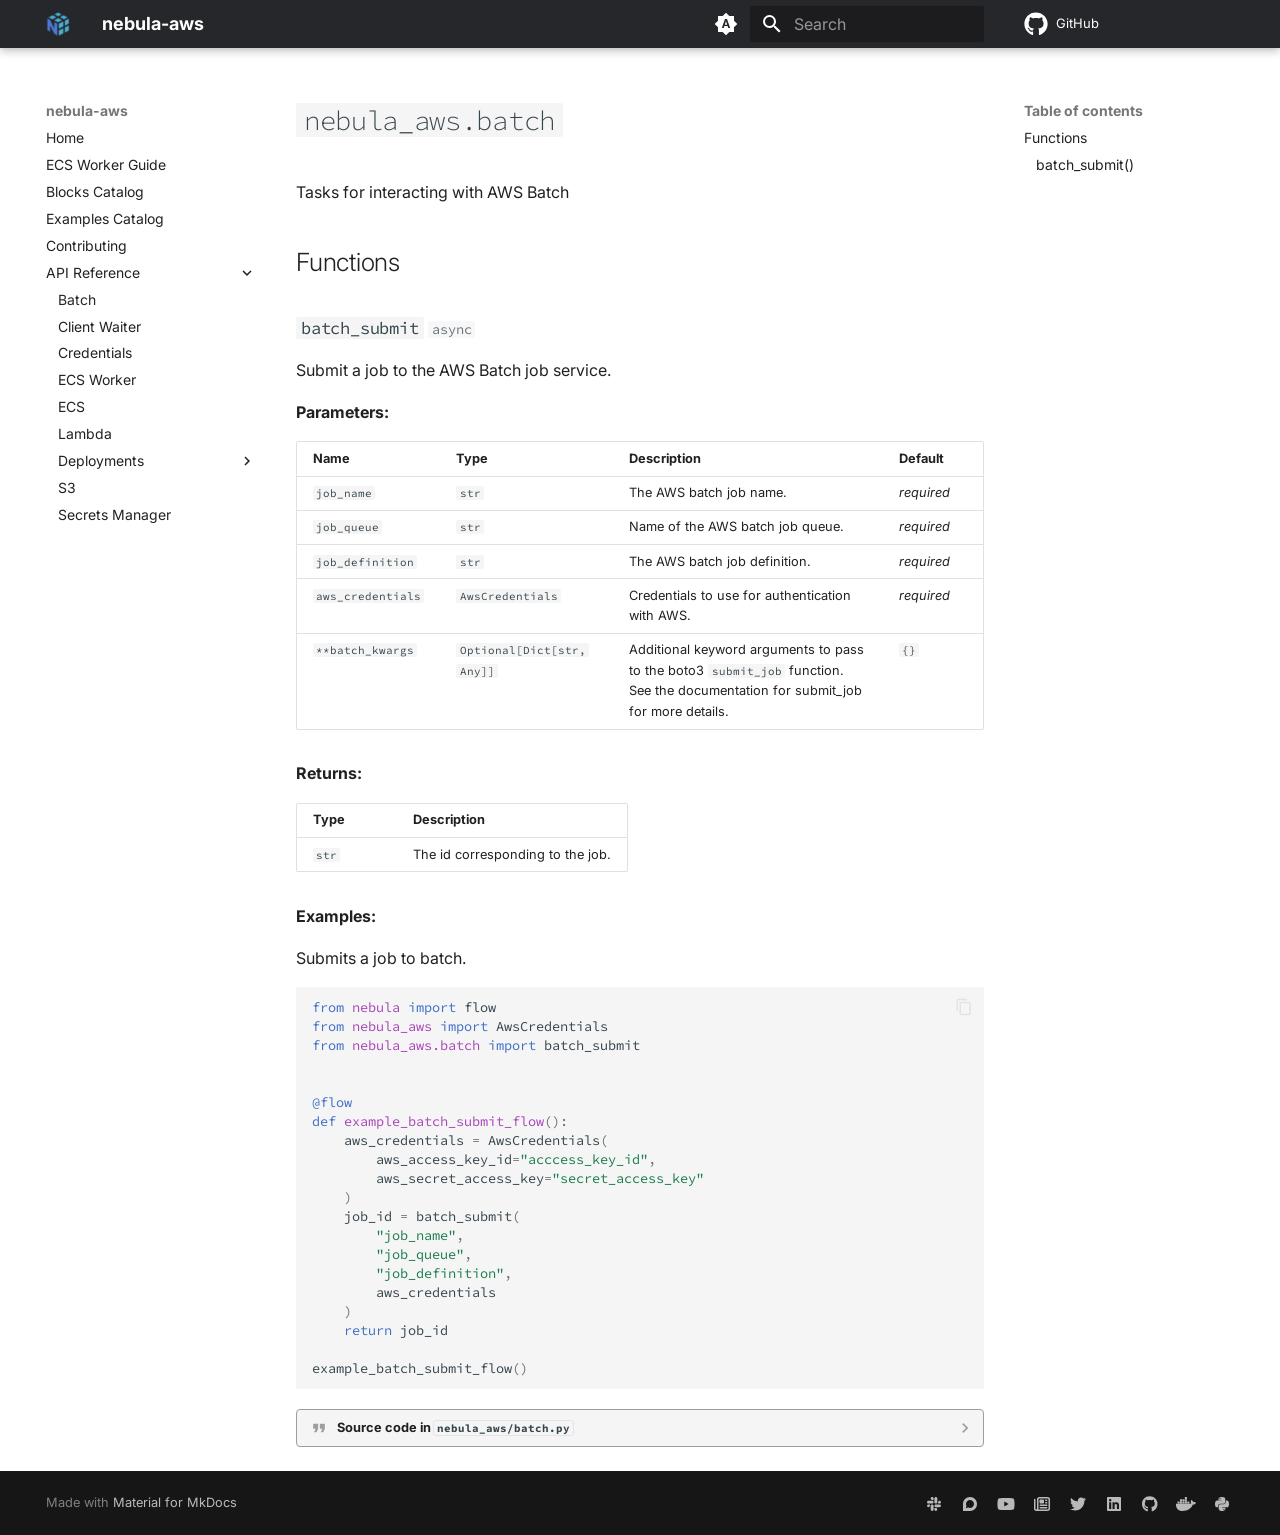
==== commit 86bcda1a: "Deploying to docs from @ kozmoai/nebula-aws@781105b98a782e511187a9a4b372a79e27790ed6 🚀" ====
--- a/batch/index.html
+++ b/batch/index.html
@@ -10,7 +10,7 @@
       
       
       
-        <link rel="canonical" href="https://kozmoai.github.io/nebulaplugins-aws/batch/">
+        <link rel="canonical" href="https://kozmoai.github.io/nebula-aws/batch/">
       
       
         <link rel="prev" href="../contributing/">
@@ -24,7 +24,7 @@
     
     
       
-        <title>Batch - nebulaplugins-aws</title>
+        <title>Batch - nebula-aws</title>
       
     
     
@@ -118,7 +118,7 @@
 
 <header class="md-header md-header--shadow" data-md-component="header">
   <nav class="md-header__inner md-grid" aria-label="Header">
-    <a href=".." title="nebulaplugins-aws" class="md-header__button md-logo" aria-label="nebulaplugins-aws" data-md-component="logo">
+    <a href=".." title="nebula-aws" class="md-header__button md-logo" aria-label="nebula-aws" data-md-component="logo">
       
   <img src="../img/nebula-logo-mark.png" alt="logo">
 
@@ -131,7 +131,7 @@
       <div class="md-header__ellipsis">
         <div class="md-header__topic">
           <span class="md-ellipsis">
-            nebulaplugins-aws
+            nebula-aws
           </span>
         </div>
         <div class="md-header__topic" data-md-component="header-topic">
@@ -224,7 +224,7 @@
     
     
       <div class="md-header__source">
-        <a href="https://github.com/kozmoai/nebulaplugins-aws" title="Go to repository" class="md-source" data-md-component="source">
+        <a href="https://github.com/kozmoai/nebula-aws" title="Go to repository" class="md-source" data-md-component="source">
   <div class="md-source__icon md-icon">
     
     <svg xmlns="http://www.w3.org/2000/svg" viewBox="0 0 496 512"><!--! Font Awesome Free 6.5.1 by @fontawesome - https://fontawesome.com License - https://fontawesome.com/license/free (Icons: CC BY 4.0, Fonts: SIL OFL 1.1, Code: MIT License) Copyright 2023 Fonticons, Inc.--><path d="M165.9 397.4c0 2-2.3 3.6-5.2 3.6-3.3.3-5.6-1.3-5.6-3.6 0-2 2.3-3.6 5.2-3.6 3-.3 5.6 1.3 5.6 3.6zm-31.1-4.5c-.7 2 1.3 4.3 4.3 4.9 2.6 1 5.6 0 6.2-2s-1.3-4.3-4.3-5.2c-2.6-.7-5.5.3-6.2 2.3zm44.2-1.7c-2.9.7-4.9 2.6-4.6 4.9.3 2 2.9 3.3 5.9 2.6 2.9-.7 4.9-2.6 4.6-4.6-.3-1.9-3-3.2-5.9-2.9zM244.8 8C106.1 8 0 113.3 0 252c0 110.9 69.8 205.8 169.5 239.2 12.8 2.3 17.3-5.6 17.3-12.1 0-6.2-.3-40.4-.3-61.4 0 0-70 15-84.7-29.8 0 0-11.4-29.1-27.8-36.6 0 0-22.9-15.7 1.6-15.4 0 0 24.9 2 38.6 25.8 21.9 38.6 58.6 27.5 72.9 20.9 2.3-16 8.8-27.1 16-33.7-55.9-6.2-112.3-14.3-112.3-110.5 0-27.5 7.6-41.3 23.6-58.9-2.6-6.5-11.1-33.3 2.6-67.9 20.9-6.5 69 27 69 27 20-5.6 41.5-8.5 62.8-8.5s42.8 2.9 62.8 8.5c0 0 48.1-33.6 69-27 13.7 34.7 5.2 61.4 2.6 67.9 16 17.7 25.8 31.5 25.8 58.9 0 96.5-58.9 104.2-114.8 110.5 9.2 7.9 17 22.9 17 46.4 0 33.7-.3 75.4-.3 83.6 0 6.5 4.6 14.4 17.3 12.1C428.2 457.8 496 362.9 496 252 496 113.3 383.5 8 244.8 8zM97.2 352.9c-1.3 1-1 3.3.7 5.2 1.6 1.6 3.9 2.3 5.2 1 1.3-1 1-3.3-.7-5.2-1.6-1.6-3.9-2.3-5.2-1zm-10.8-8.1c-.7 1.3.3 2.9 2.3 3.9 1.6 1 3.6.7 4.3-.7.7-1.3-.3-2.9-2.3-3.9-2-.6-3.6-.3-4.3.7zm32.4 35.6c-1.6 1.3-1 4.3 1.3 6.2 2.3 2.3 5.2 2.6 6.5 1 1.3-1.3.7-4.3-1.3-6.2-2.2-2.3-5.2-2.6-6.5-1zm-11.4-14.7c-1.6 1-1.6 3.6 0 5.9 1.6 2.3 4.3 3.3 5.6 2.3 1.6-1.3 1.6-3.9 0-6.2-1.4-2.3-4-3.3-5.6-2z"/></svg>
@@ -260,16 +260,16 @@
 
 <nav class="md-nav md-nav--primary" aria-label="Navigation" data-md-level="0">
   <label class="md-nav__title" for="__drawer">
-    <a href=".." title="nebulaplugins-aws" class="md-nav__button md-logo" aria-label="nebulaplugins-aws" data-md-component="logo">
+    <a href=".." title="nebula-aws" class="md-nav__button md-logo" aria-label="nebula-aws" data-md-component="logo">
       
   <img src="../img/nebula-logo-mark.png" alt="logo">
 
     </a>
-    nebulaplugins-aws
+    nebula-aws
   </label>
   
     <div class="md-nav__source">
-      <a href="https://github.com/kozmoai/nebulaplugins-aws" title="Go to repository" class="md-source" data-md-component="source">
+      <a href="https://github.com/kozmoai/nebula-aws" title="Go to repository" class="md-source" data-md-component="source">
   <div class="md-source__icon md-icon">
     
     <svg xmlns="http://www.w3.org/2000/svg" viewBox="0 0 496 512"><!--! Font Awesome Free 6.5.1 by @fontawesome - https://fontawesome.com License - https://fontawesome.com/license/free (Icons: CC BY 4.0, Fonts: SIL OFL 1.1, Code: MIT License) Copyright 2023 Fonticons, Inc.--><path d="M165.9 397.4c0 2-2.3 3.6-5.2 3.6-3.3.3-5.6-1.3-5.6-3.6 0-2 2.3-3.6 5.2-3.6 3-.3 5.6 1.3 5.6 3.6zm-31.1-4.5c-.7 2 1.3 4.3 4.3 4.9 2.6 1 5.6 0 6.2-2s-1.3-4.3-4.3-5.2c-2.6-.7-5.5.3-6.2 2.3zm44.2-1.7c-2.9.7-4.9 2.6-4.6 4.9.3 2 2.9 3.3 5.9 2.6 2.9-.7 4.9-2.6 4.6-4.6-.3-1.9-3-3.2-5.9-2.9zM244.8 8C106.1 8 0 113.3 0 252c0 110.9 69.8 205.8 169.5 239.2 12.8 2.3 17.3-5.6 17.3-12.1 0-6.2-.3-40.4-.3-61.4 0 0-70 15-84.7-29.8 0 0-11.4-29.1-27.8-36.6 0 0-22.9-15.7 1.6-15.4 0 0 24.9 2 38.6 25.8 21.9 38.6 58.6 27.5 72.9 20.9 2.3-16 8.8-27.1 16-33.7-55.9-6.2-112.3-14.3-112.3-110.5 0-27.5 7.6-41.3 23.6-58.9-2.6-6.5-11.1-33.3 2.6-67.9 20.9-6.5 69 27 69 27 20-5.6 41.5-8.5 62.8-8.5s42.8 2.9 62.8 8.5c0 0 48.1-33.6 69-27 13.7 34.7 5.2 61.4 2.6 67.9 16 17.7 25.8 31.5 25.8 58.9 0 96.5-58.9 104.2-114.8 110.5 9.2 7.9 17 22.9 17 46.4 0 33.7-.3 75.4-.3 83.6 0 6.5 4.6 14.4 17.3 12.1C428.2 457.8 496 362.9 496 252 496 113.3 383.5 8 244.8 8zM97.2 352.9c-1.3 1-1 3.3.7 5.2 1.6 1.6 3.9 2.3 5.2 1 1.3-1 1-3.3-.7-5.2-1.6-1.6-3.9-2.3-5.2-1zm-10.8-8.1c-.7 1.3.3 2.9 2.3 3.9 1.6 1 3.6.7 4.3-.7.7-1.3-.3-2.9-2.3-3.9-2-.6-3.6-.3-4.3.7zm32.4 35.6c-1.6 1.3-1 4.3 1.3 6.2 2.3 2.3 5.2 2.6 6.5 1 1.3-1.3.7-4.3-1.3-6.2-2.2-2.3-5.2-2.6-6.5-1zm-11.4-14.7c-1.6 1-1.6 3.6 0 5.9 1.6 2.3 4.3 3.3 5.6 2.3 1.6-1.3 1.6-3.9 0-6.2-1.4-2.3-4-3.3-5.6-2z"/></svg>
